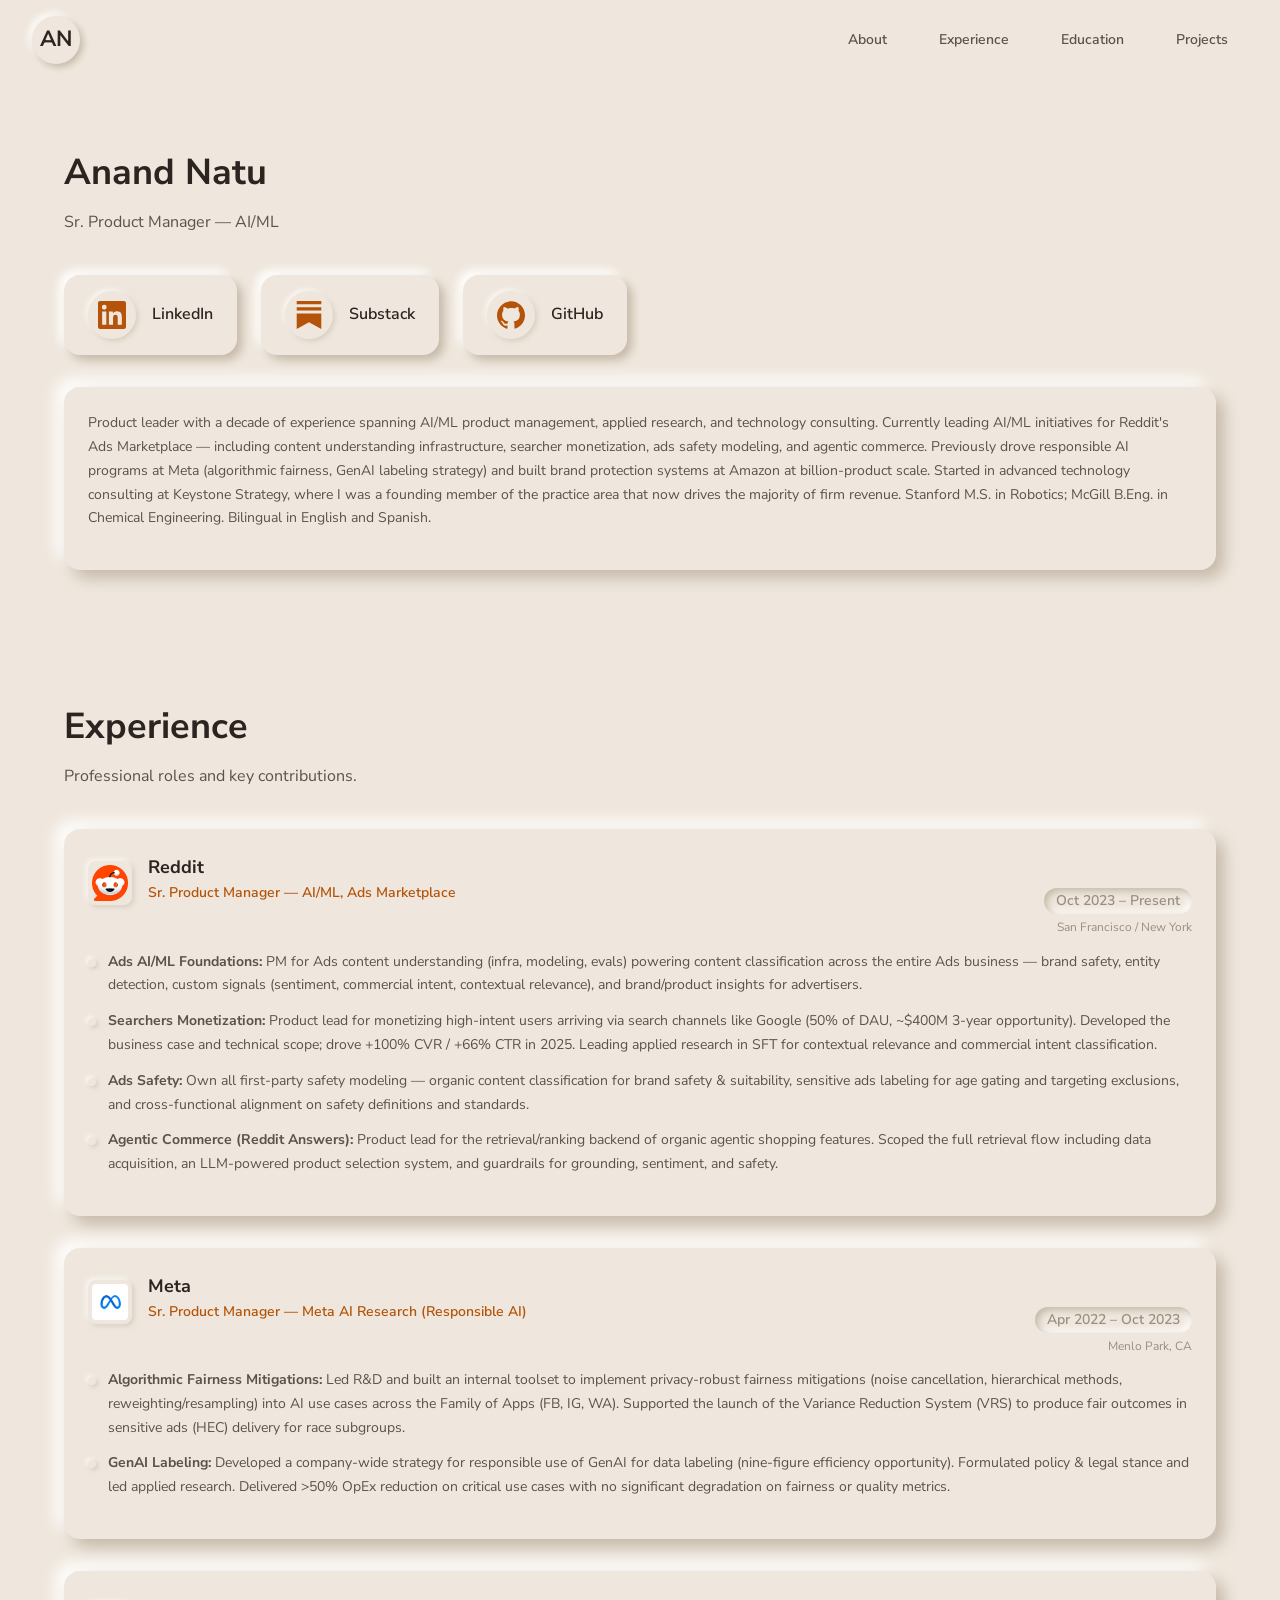
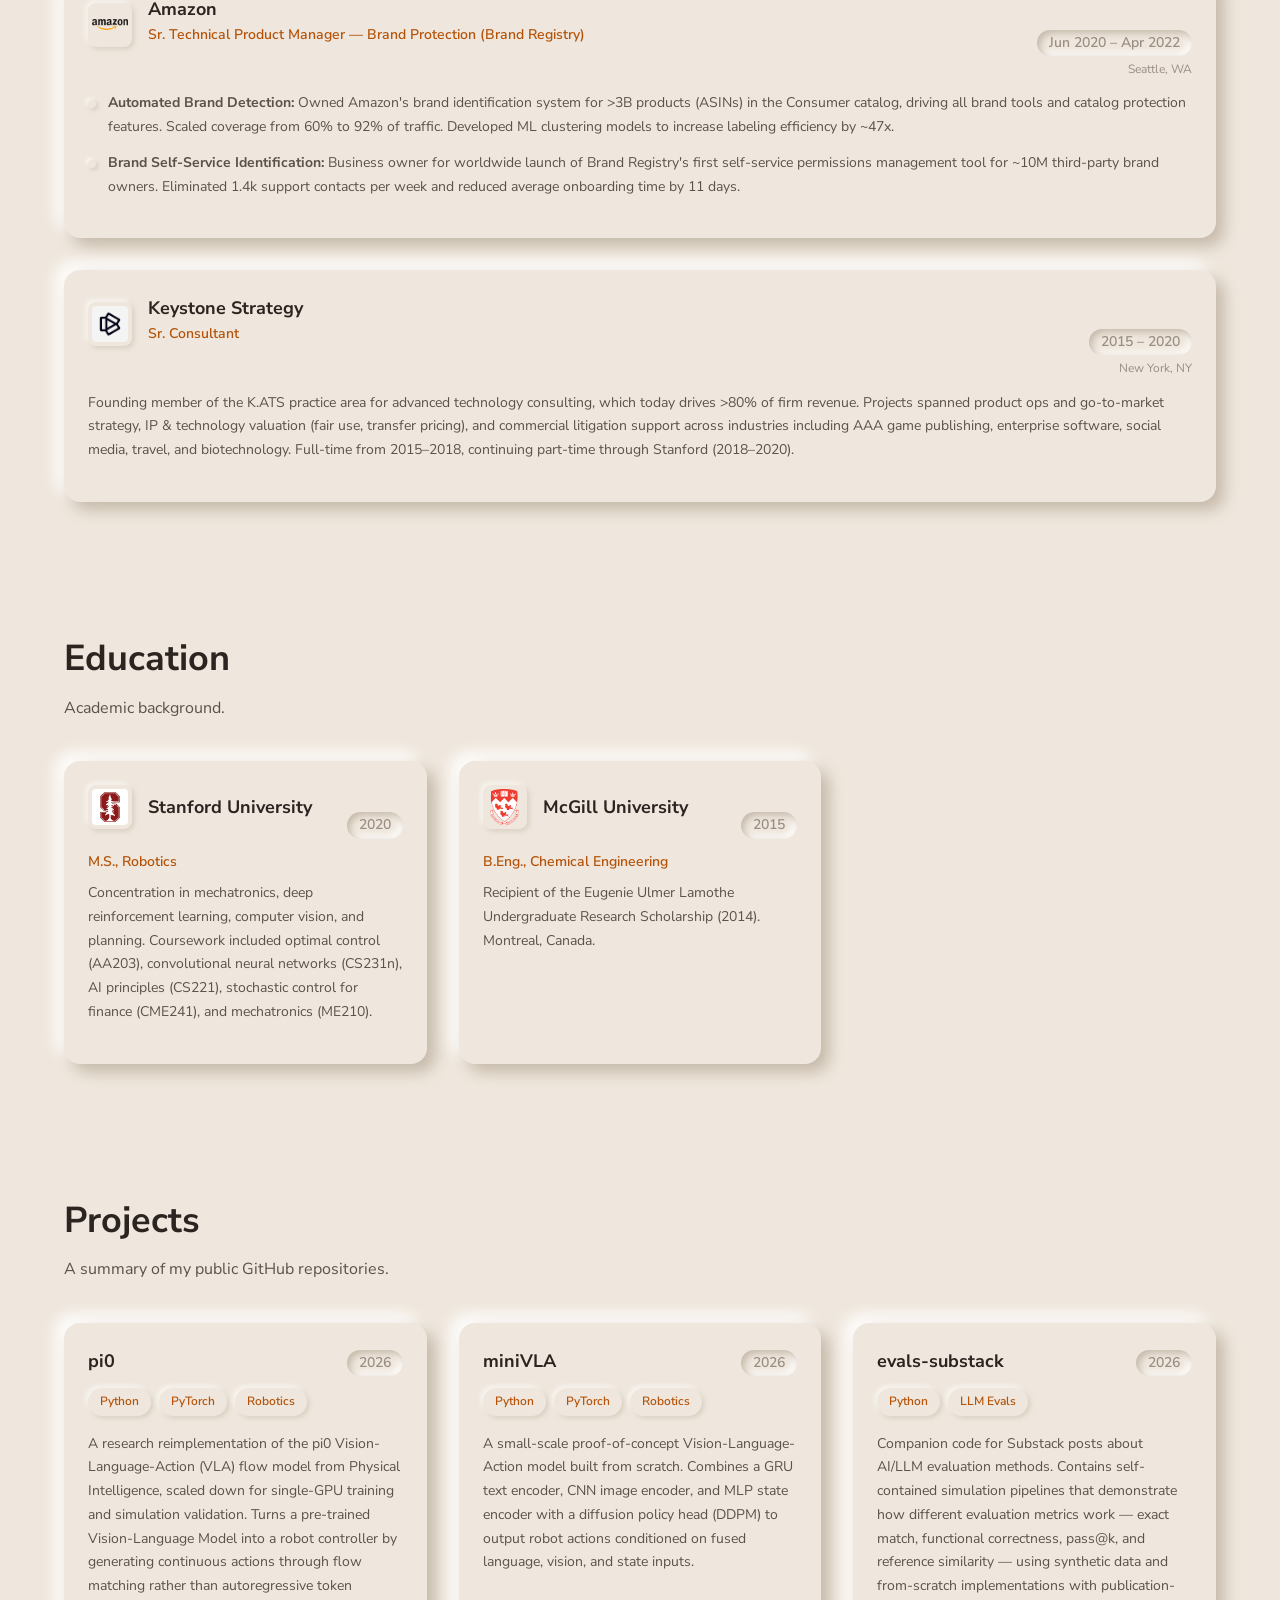
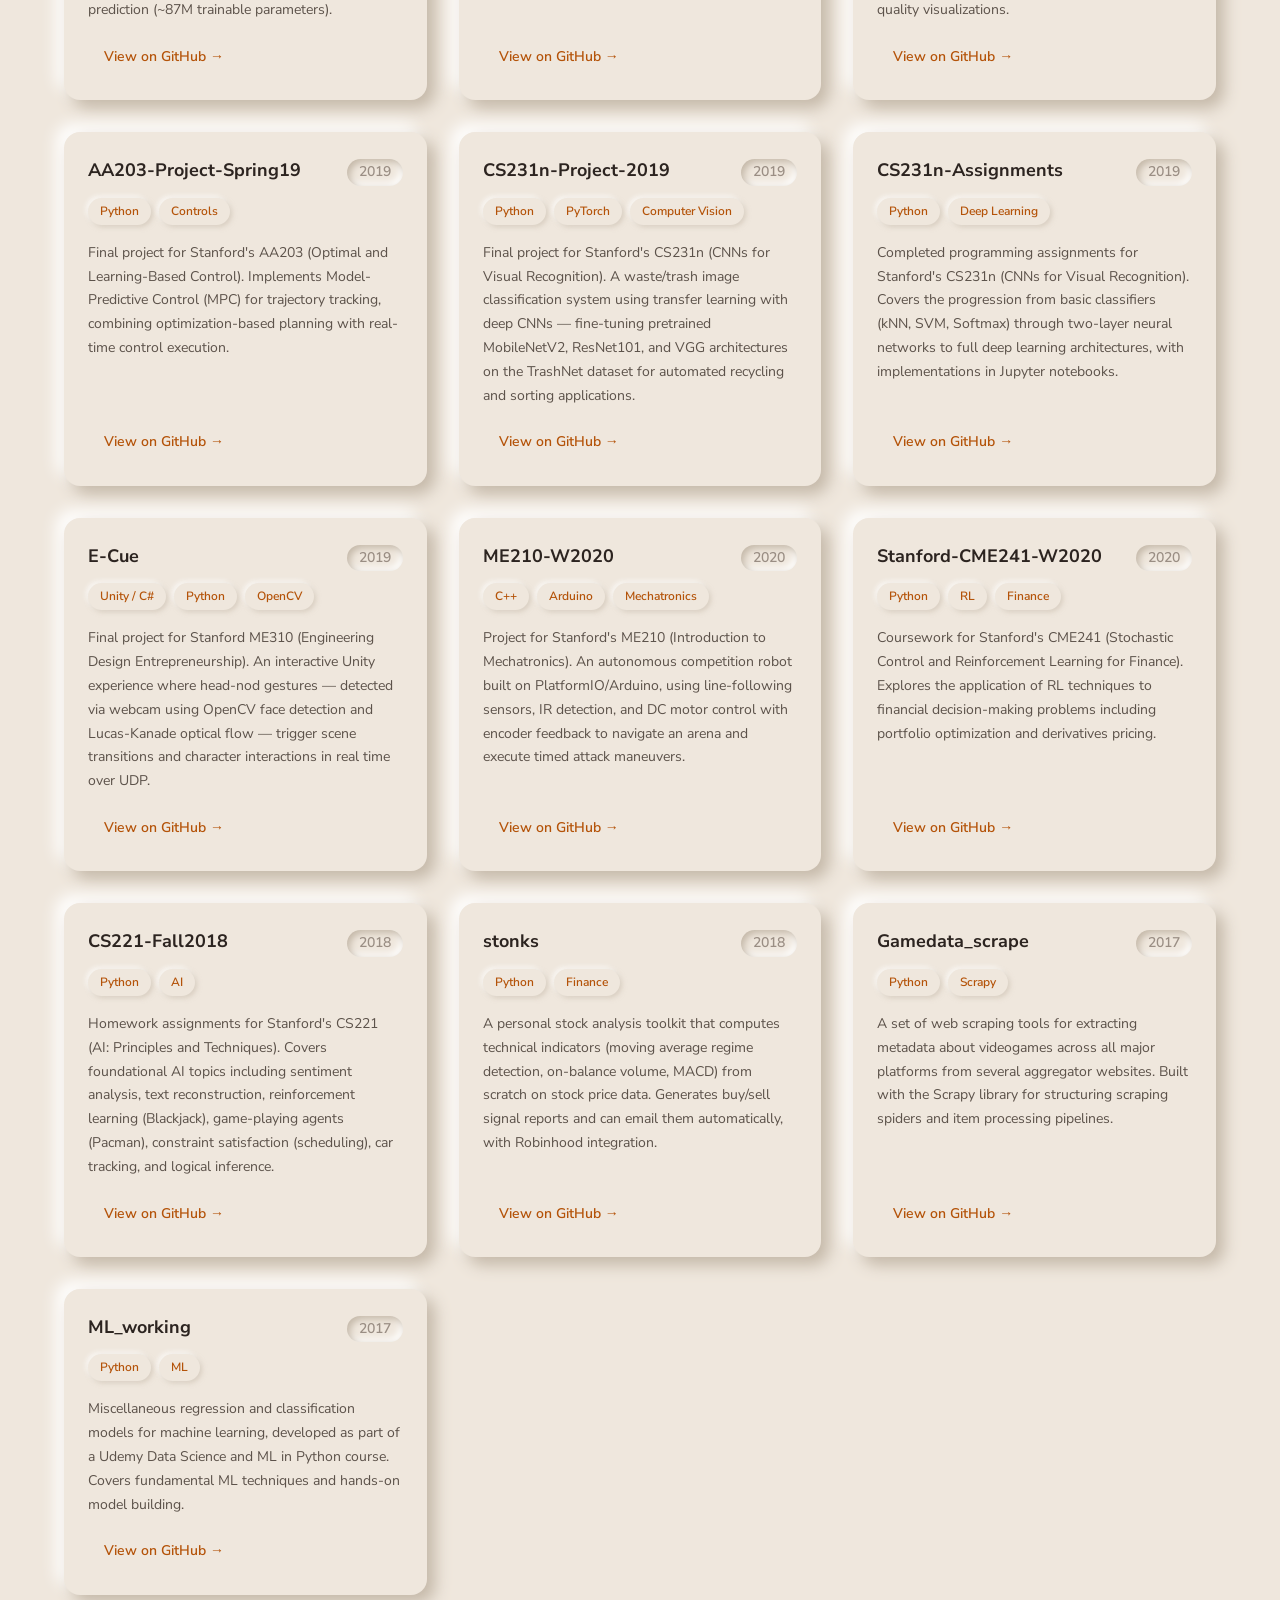
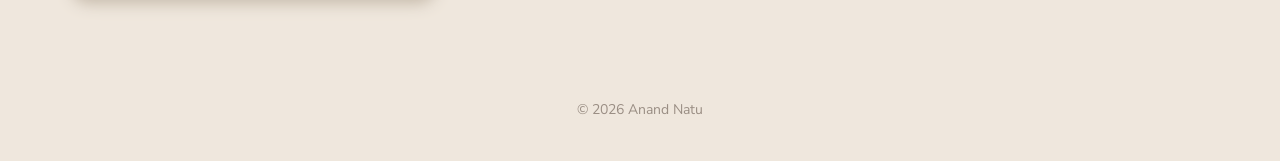
==== index.html @ 9423aed4 "Move socials links inline under name in About section Remove dedicated Socials section and nav link," ====
<!DOCTYPE html>
<html lang="en">
<head>
  <meta charset="UTF-8">
  <meta name="viewport" content="width=device-width, initial-scale=1.0">
  <title>Anand Natu</title>
  <link rel="preconnect" href="https://fonts.googleapis.com">
  <link rel="preconnect" href="https://fonts.gstatic.com" crossorigin>
  <link href="https://fonts.googleapis.com/css2?family=Nunito+Sans:wght@400;600;700&display=swap" rel="stylesheet">
  <link rel="stylesheet" href="styles.css">
</head>
<body>

  <nav class="neu-nav">
    <a href="/" class="neu-nav__logo">AN</a>
    <div class="neu-nav__links">
      <a href="#about" class="neu-nav__link">About</a>
      <a href="#experience" class="neu-nav__link">Experience</a>
      <a href="#education" class="neu-nav__link">Education</a>
      <a href="#projects" class="neu-nav__link">Projects</a>
    </div>
  </nav>

  <main class="container">

    <!-- ============================================================
         About
         ============================================================ -->
    <section id="about" class="section">
      <h1 class="section__title">Anand Natu</h1>
      <p class="section__subtitle">Sr. Product Manager &mdash; AI/ML</p>

      <div class="socials-grid socials-grid--inline">

        <a href="https://www.linkedin.com/in/anand-natu-a5bab688/" target="_blank" rel="noopener" class="social-link">
          <div class="social-link__icon">
            <svg xmlns="http://www.w3.org/2000/svg" viewBox="0 0 24 24" fill="currentColor" width="28" height="28">
              <path d="M20.447 20.452h-3.554v-5.569c0-1.328-.027-3.037-1.852-3.037-1.853 0-2.136 1.445-2.136 2.939v5.667H9.351V9h3.414v1.561h.046c.477-.9 1.637-1.85 3.37-1.85 3.601 0 4.267 2.37 4.267 5.455v6.286zM5.337 7.433a2.062 2.062 0 01-2.063-2.065 2.064 2.064 0 112.063 2.065zm1.782 13.019H3.555V9h3.564v11.452zM22.225 0H1.771C.792 0 0 .774 0 1.729v20.542C0 23.227.792 24 1.771 24h20.451C23.2 24 24 23.227 24 22.271V1.729C24 .774 23.2 0 22.222 0h.003z"/>
            </svg>
          </div>
          <span class="social-link__name">LinkedIn</span>
        </a>

        <a href="https://substack.com/@anatu" target="_blank" rel="noopener" class="social-link">
          <div class="social-link__icon">
            <svg xmlns="http://www.w3.org/2000/svg" viewBox="0 0 24 24" fill="currentColor" width="28" height="28">
              <path d="M22.539 8.242H1.46V5.406h21.08v2.836zM1.46 10.812V24L12 18.11 22.54 24V10.812H1.46zM22.54 0H1.46v2.836h21.08V0z"/>
            </svg>
          </div>
          <span class="social-link__name">Substack</span>
        </a>

        <a href="https://github.com/anatu" target="_blank" rel="noopener" class="social-link">
          <div class="social-link__icon">
            <svg xmlns="http://www.w3.org/2000/svg" viewBox="0 0 24 24" fill="currentColor" width="28" height="28">
              <path d="M12 .297c-6.63 0-12 5.373-12 12 0 5.303 3.438 9.8 8.205 11.385.6.113.82-.258.82-.577 0-.285-.01-1.04-.015-2.04-3.338.724-4.042-1.61-4.042-1.61C4.422 18.07 3.633 17.7 3.633 17.7c-1.087-.744.084-.729.084-.729 1.205.084 1.838 1.236 1.838 1.236 1.07 1.835 2.809 1.305 3.495.998.108-.776.417-1.305.76-1.605-2.665-.3-5.466-1.332-5.466-5.93 0-1.31.465-2.38 1.235-3.22-.135-.303-.54-1.523.105-3.176 0 0 1.005-.322 3.3 1.23.96-.267 1.98-.399 3-.405 1.02.006 2.04.138 3 .405 2.28-1.552 3.285-1.23 3.285-1.23.645 1.653.24 2.873.12 3.176.765.84 1.23 1.91 1.23 3.22 0 4.61-2.805 5.625-5.475 5.92.42.36.81 1.096.81 2.22 0 1.606-.015 2.896-.015 3.286 0 .315.21.69.825.57C20.565 22.092 24 17.592 24 12.297c0-6.627-5.373-12-12-12"/>
            </svg>
          </div>
          <span class="social-link__name">GitHub</span>
        </a>

      </div>

      <div class="neu-card neu-card--wide">
        <p class="neu-card__body">
          Product leader with a decade of experience spanning AI/ML product management, applied research, and technology consulting. Currently leading AI/ML initiatives for Reddit's Ads Marketplace &mdash; including content understanding infrastructure, searcher monetization, ads safety modeling, and agentic commerce. Previously drove responsible AI programs at Meta (algorithmic fairness, GenAI labeling strategy) and built brand protection systems at Amazon at billion-product scale. Started in advanced technology consulting at Keystone Strategy, where I was a founding member of the practice area that now drives the majority of firm revenue. Stanford M.S. in Robotics; McGill B.Eng. in Chemical Engineering. Bilingual in English and Spanish.
        </p>
      </div>
    </section>

    <!-- ============================================================
         Experience
         ============================================================ -->
    <section id="experience" class="section">
      <h1 class="section__title">Experience</h1>
      <p class="section__subtitle">Professional roles and key contributions.</p>

      <div class="experience-list">

        <!-- Reddit -->
        <article class="neu-card neu-card--wide">
          <div class="neu-card__header">
            <div class="neu-card__header-left">
              <img src="assets/logos/reddit.png" alt="Reddit logo" class="neu-card__logo">
              <div>
              <h2 class="neu-card__title">Reddit</h2>
              <p class="neu-card__role">Sr. Product Manager &mdash; AI/ML, Ads Marketplace</p>
              </div>
            </div>
            <div class="neu-card__meta">
              <span class="neu-card__year">Oct 2023 &ndash; Present</span>
              <span class="neu-card__location">San Francisco / New York</span>
            </div>
          </div>
          <div class="neu-card__body">
            <ul class="experience-list__bullets">
              <li><strong>Ads AI/ML Foundations:</strong> PM for Ads content understanding (infra, modeling, evals) powering content classification across the entire Ads business &mdash; brand safety, entity detection, custom signals (sentiment, commercial intent, contextual relevance), and brand/product insights for advertisers.</li>
              <li><strong>Searchers Monetization:</strong> Product lead for monetizing high-intent users arriving via search channels like Google (50% of DAU, ~$400M 3-year opportunity). Developed the business case and technical scope; drove +100% CVR / +66% CTR in 2025. Leading applied research in SFT for contextual relevance and commercial intent classification.</li>
              <li><strong>Ads Safety:</strong> Own all first-party safety modeling &mdash; organic content classification for brand safety &amp; suitability, sensitive ads labeling for age gating and targeting exclusions, and cross-functional alignment on safety definitions and standards.</li>
              <li><strong>Agentic Commerce (Reddit Answers):</strong> Product lead for the retrieval/ranking backend of organic agentic shopping features. Scoped the full retrieval flow including data acquisition, an LLM-powered product selection system, and guardrails for grounding, sentiment, and safety.</li>
            </ul>
          </div>
        </article>

        <!-- Meta -->
        <article class="neu-card neu-card--wide">
          <div class="neu-card__header">
            <div class="neu-card__header-left">
              <img src="assets/logos/meta.png" alt="Meta logo" class="neu-card__logo">
              <div>
              <h2 class="neu-card__title">Meta</h2>
              <p class="neu-card__role">Sr. Product Manager &mdash; Meta AI Research (Responsible AI)</p>
              </div>
            </div>
            <div class="neu-card__meta">
              <span class="neu-card__year">Apr 2022 &ndash; Oct 2023</span>
              <span class="neu-card__location">Menlo Park, CA</span>
            </div>
          </div>
          <div class="neu-card__body">
            <ul class="experience-list__bullets">
              <li><strong>Algorithmic Fairness Mitigations:</strong> Led R&amp;D and built an internal toolset to implement privacy-robust fairness mitigations (noise cancellation, hierarchical methods, reweighting/resampling) into AI use cases across the Family of Apps (FB, IG, WA). Supported the launch of the Variance Reduction System (VRS) to produce fair outcomes in sensitive ads (HEC) delivery for race subgroups.</li>
              <li><strong>GenAI Labeling:</strong> Developed a company-wide strategy for responsible use of GenAI for data labeling (nine-figure efficiency opportunity). Formulated policy &amp; legal stance and led applied research. Delivered &gt;50% OpEx reduction on critical use cases with no significant degradation on fairness or quality metrics.</li>
            </ul>
          </div>
        </article>

        <!-- Amazon -->
        <article class="neu-card neu-card--wide">
          <div class="neu-card__header">
            <div class="neu-card__header-left">
              <img src="assets/logos/amazon.png" alt="Amazon logo" class="neu-card__logo">
              <div>
              <h2 class="neu-card__title">Amazon</h2>
              <p class="neu-card__role">Sr. Technical Product Manager &mdash; Brand Protection (Brand Registry)</p>
              </div>
            </div>
            <div class="neu-card__meta">
              <span class="neu-card__year">Jun 2020 &ndash; Apr 2022</span>
              <span class="neu-card__location">Seattle, WA</span>
            </div>
          </div>
          <div class="neu-card__body">
            <ul class="experience-list__bullets">
              <li><strong>Automated Brand Detection:</strong> Owned Amazon's brand identification system for &gt;3B products (ASINs) in the Consumer catalog, driving all brand tools and catalog protection features. Scaled coverage from 60% to 92% of traffic. Developed ML clustering models to increase labeling efficiency by ~47x.</li>
              <li><strong>Brand Self-Service Identification:</strong> Business owner for worldwide launch of Brand Registry's first self-service permissions management tool for ~10M third-party brand owners. Eliminated 1.4k support contacts per week and reduced average onboarding time by 11 days.</li>
            </ul>
          </div>
        </article>

        <!-- Keystone -->
        <article class="neu-card neu-card--wide">
          <div class="neu-card__header">
            <div class="neu-card__header-left">
              <img src="assets/logos/keystone.png" alt="Keystone Strategy logo" class="neu-card__logo">
              <div>
              <h2 class="neu-card__title">Keystone Strategy</h2>
              <p class="neu-card__role">Sr. Consultant</p>
              </div>
            </div>
            <div class="neu-card__meta">
              <span class="neu-card__year">2015 &ndash; 2020</span>
              <span class="neu-card__location">New York, NY</span>
            </div>
          </div>
          <div class="neu-card__body">
            <p>Founding member of the K.ATS practice area for advanced technology consulting, which today drives &gt;80% of firm revenue. Projects spanned product ops and go-to-market strategy, IP &amp; technology valuation (fair use, transfer pricing), and commercial litigation support across industries including AAA game publishing, enterprise software, social media, travel, and biotechnology. Full-time from 2015&ndash;2018, continuing part-time through Stanford (2018&ndash;2020).</p>
          </div>
        </article>

      </div>
    </section>

    <!-- ============================================================
         Education
         ============================================================ -->
    <section id="education" class="section">
      <h1 class="section__title">Education</h1>
      <p class="section__subtitle">Academic background.</p>

      <div class="education-grid">

        <article class="neu-card">
          <div class="neu-card__header">
            <div class="neu-card__header-left">
              <img src="assets/logos/stanford.png" alt="Stanford University logo" class="neu-card__logo">
              <h2 class="neu-card__title">Stanford University</h2>
            </div>
            <span class="neu-card__year">2020</span>
          </div>
          <p class="neu-card__role">M.S., Robotics</p>
          <p class="neu-card__body">
            Concentration in mechatronics, deep reinforcement learning, computer vision, and planning. Coursework included optimal control (AA203), convolutional neural networks (CS231n), AI principles (CS221), stochastic control for finance (CME241), and mechatronics (ME210).
          </p>
        </article>

        <article class="neu-card">
          <div class="neu-card__header">
            <div class="neu-card__header-left">
              <img src="assets/logos/mcgill.png" alt="McGill University logo" class="neu-card__logo">
              <h2 class="neu-card__title">McGill University</h2>
            </div>
            <span class="neu-card__year">2015</span>
          </div>
          <p class="neu-card__role">B.Eng., Chemical Engineering</p>
          <p class="neu-card__body">
            Recipient of the Eugenie Ulmer Lamothe Undergraduate Research Scholarship (2014). Montreal, Canada.
          </p>
        </article>

      </div>
    </section>

    <!-- ============================================================
         Projects
         ============================================================ -->
    <section id="projects" class="section">
      <h1 class="section__title">Projects</h1>
      <p class="section__subtitle">A summary of my public GitHub repositories.</p>

      <div class="project-grid">

        <!-- pi0 -->
        <article class="neu-card">
          <div class="neu-card__header">
            <h2 class="neu-card__title">pi0</h2>
            <span class="neu-card__year">2026</span>
          </div>
          <div class="neu-card__tags">
            <span class="neu-tag">Python</span>
            <span class="neu-tag">PyTorch</span>
            <span class="neu-tag">Robotics</span>
          </div>
          <p class="neu-card__body">
            A research reimplementation of the pi0 Vision-Language-Action (VLA) flow model from Physical Intelligence, scaled down for single-GPU training and simulation validation. Turns a pre-trained Vision-Language Model into a robot controller by generating continuous actions through flow matching rather than autoregressive token prediction (~87M trainable parameters).
          </p>
          <a href="https://github.com/anatu/pi0" class="neu-card__link" target="_blank" rel="noopener">View on GitHub &rarr;</a>
        </article>

        <!-- miniVLA -->
        <article class="neu-card">
          <div class="neu-card__header">
            <h2 class="neu-card__title">miniVLA</h2>
            <span class="neu-card__year">2026</span>
          </div>
          <div class="neu-card__tags">
            <span class="neu-tag">Python</span>
            <span class="neu-tag">PyTorch</span>
            <span class="neu-tag">Robotics</span>
          </div>
          <p class="neu-card__body">
            A small-scale proof-of-concept Vision-Language-Action model built from scratch. Combines a GRU text encoder, CNN image encoder, and MLP state encoder with a diffusion policy head (DDPM) to output robot actions conditioned on fused language, vision, and state inputs.
          </p>
          <a href="https://github.com/anatu/miniVLA" class="neu-card__link" target="_blank" rel="noopener">View on GitHub &rarr;</a>
        </article>

        <!-- evals-substack -->
        <article class="neu-card">
          <div class="neu-card__header">
            <h2 class="neu-card__title">evals-substack</h2>
            <span class="neu-card__year">2026</span>
          </div>
          <div class="neu-card__tags">
            <span class="neu-tag">Python</span>
            <span class="neu-tag">LLM Evals</span>
          </div>
          <p class="neu-card__body">
            Companion code for Substack posts about AI/LLM evaluation methods. Contains self-contained simulation pipelines that demonstrate how different evaluation metrics work &mdash; exact match, functional correctness, pass@k, and reference similarity &mdash; using synthetic data and from-scratch implementations with publication-quality visualizations.
          </p>
          <a href="https://github.com/anatu/evals-substack" class="neu-card__link" target="_blank" rel="noopener">View on GitHub &rarr;</a>
        </article>

        <!-- AA203 -->
        <article class="neu-card">
          <div class="neu-card__header">
            <h2 class="neu-card__title">AA203-Project-Spring19</h2>
            <span class="neu-card__year">2019</span>
          </div>
          <div class="neu-card__tags">
            <span class="neu-tag">Python</span>
            <span class="neu-tag">Controls</span>
          </div>
          <p class="neu-card__body">
            Final project for Stanford's AA203 (Optimal and Learning-Based Control). Implements Model-Predictive Control (MPC) for trajectory tracking, combining optimization-based planning with real-time control execution.
          </p>
          <a href="https://github.com/anatu/AA203-Project-Spring19" class="neu-card__link" target="_blank" rel="noopener">View on GitHub &rarr;</a>
        </article>

        <!-- CS231n Project -->
        <article class="neu-card">
          <div class="neu-card__header">
            <h2 class="neu-card__title">CS231n-Project-2019</h2>
            <span class="neu-card__year">2019</span>
          </div>
          <div class="neu-card__tags">
            <span class="neu-tag">Python</span>
            <span class="neu-tag">PyTorch</span>
            <span class="neu-tag">Computer Vision</span>
          </div>
          <p class="neu-card__body">
            Final project for Stanford's CS231n (CNNs for Visual Recognition). A waste/trash image classification system using transfer learning with deep CNNs &mdash; fine-tuning pretrained MobileNetV2, ResNet101, and VGG architectures on the TrashNet dataset for automated recycling and sorting applications.
          </p>
          <a href="https://github.com/anatu/CS231n-Project-2019" class="neu-card__link" target="_blank" rel="noopener">View on GitHub &rarr;</a>
        </article>

        <!-- CS231n Assignments -->
        <article class="neu-card">
          <div class="neu-card__header">
            <h2 class="neu-card__title">CS231n-Assignments</h2>
            <span class="neu-card__year">2019</span>
          </div>
          <div class="neu-card__tags">
            <span class="neu-tag">Python</span>
            <span class="neu-tag">Deep Learning</span>
          </div>
          <p class="neu-card__body">
            Completed programming assignments for Stanford's CS231n (CNNs for Visual Recognition). Covers the progression from basic classifiers (kNN, SVM, Softmax) through two-layer neural networks to full deep learning architectures, with implementations in Jupyter notebooks.
          </p>
          <a href="https://github.com/anatu/CS231n-Assignments" class="neu-card__link" target="_blank" rel="noopener">View on GitHub &rarr;</a>
        </article>

        <!-- E-Cue -->
        <article class="neu-card">
          <div class="neu-card__header">
            <h2 class="neu-card__title">E-Cue</h2>
            <span class="neu-card__year">2019</span>
          </div>
          <div class="neu-card__tags">
            <span class="neu-tag">Unity / C#</span>
            <span class="neu-tag">Python</span>
            <span class="neu-tag">OpenCV</span>
          </div>
          <p class="neu-card__body">
            Final project for Stanford ME310 (Engineering Design Entrepreneurship). An interactive Unity experience where head-nod gestures &mdash; detected via webcam using OpenCV face detection and Lucas-Kanade optical flow &mdash; trigger scene transitions and character interactions in real time over UDP.
          </p>
          <a href="https://github.com/anatu/E-Cue" class="neu-card__link" target="_blank" rel="noopener">View on GitHub &rarr;</a>
        </article>

        <!-- ME210 -->
        <article class="neu-card">
          <div class="neu-card__header">
            <h2 class="neu-card__title">ME210-W2020</h2>
            <span class="neu-card__year">2020</span>
          </div>
          <div class="neu-card__tags">
            <span class="neu-tag">C++</span>
            <span class="neu-tag">Arduino</span>
            <span class="neu-tag">Mechatronics</span>
          </div>
          <p class="neu-card__body">
            Project for Stanford's ME210 (Introduction to Mechatronics). An autonomous competition robot built on PlatformIO/Arduino, using line-following sensors, IR detection, and DC motor control with encoder feedback to navigate an arena and execute timed attack maneuvers.
          </p>
          <a href="https://github.com/anatu/ME210-W2020" class="neu-card__link" target="_blank" rel="noopener">View on GitHub &rarr;</a>
        </article>

        <!-- CME241 -->
        <article class="neu-card">
          <div class="neu-card__header">
            <h2 class="neu-card__title">Stanford-CME241-W2020</h2>
            <span class="neu-card__year">2020</span>
          </div>
          <div class="neu-card__tags">
            <span class="neu-tag">Python</span>
            <span class="neu-tag">RL</span>
            <span class="neu-tag">Finance</span>
          </div>
          <p class="neu-card__body">
            Coursework for Stanford's CME241 (Stochastic Control and Reinforcement Learning for Finance). Explores the application of RL techniques to financial decision-making problems including portfolio optimization and derivatives pricing.
          </p>
          <a href="https://github.com/anatu/Stanford-CME241-W2020" class="neu-card__link" target="_blank" rel="noopener">View on GitHub &rarr;</a>
        </article>

        <!-- CS221 -->
        <article class="neu-card">
          <div class="neu-card__header">
            <h2 class="neu-card__title">CS221-Fall2018</h2>
            <span class="neu-card__year">2018</span>
          </div>
          <div class="neu-card__tags">
            <span class="neu-tag">Python</span>
            <span class="neu-tag">AI</span>
          </div>
          <p class="neu-card__body">
            Homework assignments for Stanford's CS221 (AI: Principles and Techniques). Covers foundational AI topics including sentiment analysis, text reconstruction, reinforcement learning (Blackjack), game-playing agents (Pacman), constraint satisfaction (scheduling), car tracking, and logical inference.
          </p>
          <a href="https://github.com/anatu/CS221-Fall2018" class="neu-card__link" target="_blank" rel="noopener">View on GitHub &rarr;</a>
        </article>

        <!-- stonks -->
        <article class="neu-card">
          <div class="neu-card__header">
            <h2 class="neu-card__title">stonks</h2>
            <span class="neu-card__year">2018</span>
          </div>
          <div class="neu-card__tags">
            <span class="neu-tag">Python</span>
            <span class="neu-tag">Finance</span>
          </div>
          <p class="neu-card__body">
            A personal stock analysis toolkit that computes technical indicators (moving average regime detection, on-balance volume, MACD) from scratch on stock price data. Generates buy/sell signal reports and can email them automatically, with Robinhood integration.
          </p>
          <a href="https://github.com/anatu/stonks" class="neu-card__link" target="_blank" rel="noopener">View on GitHub &rarr;</a>
        </article>

        <!-- Gamedata_scrape -->
        <article class="neu-card">
          <div class="neu-card__header">
            <h2 class="neu-card__title">Gamedata_scrape</h2>
            <span class="neu-card__year">2017</span>
          </div>
          <div class="neu-card__tags">
            <span class="neu-tag">Python</span>
            <span class="neu-tag">Scrapy</span>
          </div>
          <p class="neu-card__body">
            A set of web scraping tools for extracting metadata about videogames across all major platforms from several aggregator websites. Built with the Scrapy library for structuring scraping spiders and item processing pipelines.
          </p>
          <a href="https://github.com/anatu/Gamedata_scrape" class="neu-card__link" target="_blank" rel="noopener">View on GitHub &rarr;</a>
        </article>

        <!-- ML_working -->
        <article class="neu-card">
          <div class="neu-card__header">
            <h2 class="neu-card__title">ML_working</h2>
            <span class="neu-card__year">2017</span>
          </div>
          <div class="neu-card__tags">
            <span class="neu-tag">Python</span>
            <span class="neu-tag">ML</span>
          </div>
          <p class="neu-card__body">
            Miscellaneous regression and classification models for machine learning, developed as part of a Udemy Data Science and ML in Python course. Covers fundamental ML techniques and hands-on model building.
          </p>
          <a href="https://github.com/anatu/ML_working" class="neu-card__link" target="_blank" rel="noopener">View on GitHub &rarr;</a>
        </article>

      </div>
    </section>

  </main>

  <footer class="neu-footer">
    <p>&copy; 2026 Anand Natu</p>
  </footer>

</body>
</html>
---- styles.css ----
/* ==========================================================================
   Neumorphism Design System
   Based on STYLE-GUIDE.md
   ========================================================================== */

:root {
  /* Colors */
  --color-bg: #efe7dd;
  --color-shadow-dark: #c4b8a8;
  --color-shadow-light: #ffffff;
  --color-shadow-dark-soft: rgba(196, 184, 168, 0.55);
  --color-shadow-light-soft: rgba(255, 255, 255, 0.75);
  --color-text-primary: #2c2420;
  --color-text-secondary: #5c524a;
  --color-text-muted: #9a8e84;
  --color-accent: #b45309;
  --color-accent-hover: #92400e;
  --color-success: #3d8b5e;
  --color-warning: #d97706;
  --color-danger: #c0392b;

  /* Radii */
  --radius-sm: 8px;
  --radius-md: 12px;
  --radius-lg: 16px;
  --radius-xl: 24px;
  --radius-pill: 50px;
  --radius-circle: 50%;

  /* Typography */
  --font-primary: 'Nunito Sans', 'Inter', -apple-system, BlinkMacSystemFont, 'Segoe UI', sans-serif;
  --font-mono: 'JetBrains Mono', 'Fira Code', 'SF Mono', monospace;
  --text-display: 48px;
  --text-h1: 36px;
  --text-h2: 28px;
  --text-h3: 22px;
  --text-h4: 18px;
  --text-body: 16px;
  --text-sm: 14px;
  --text-xs: 12px;

  /* Spacing */
  --space-1: 4px;
  --space-2: 8px;
  --space-3: 12px;
  --space-4: 16px;
  --space-5: 20px;
  --space-6: 24px;
  --space-8: 32px;
  --space-10: 40px;
  --space-12: 48px;
  --space-16: 64px;
  --space-20: 80px;

  /* Shadows */
  --shadow-raised-sm: 3px 3px 7px var(--color-shadow-dark), -3px -3px 7px var(--color-shadow-light);
  --shadow-raised-md: 5px 5px 10px var(--color-shadow-dark), -5px -5px 10px var(--color-shadow-light);
  --shadow-raised-lg: 8px 8px 16px var(--color-shadow-dark), -8px -8px 16px var(--color-shadow-light);
  --shadow-raised-xl: 12px 12px 24px var(--color-shadow-dark), -12px -12px 24px var(--color-shadow-light);
  --shadow-inset-sm: inset 3px 3px 7px var(--color-shadow-dark), inset -3px -3px 7px var(--color-shadow-light);
  --shadow-inset-md: inset 5px 5px 10px var(--color-shadow-dark), inset -5px -5px 10px var(--color-shadow-light);

  /* Transitions */
  --transition-shadow: box-shadow 0.25s ease;
  --transition-all: all 0.25s ease;
}

/* Dark mode */
@media (prefers-color-scheme: dark) {
  :root {
    --color-bg: #302a24;
    --color-shadow-dark: #1c1814;
    --color-shadow-light: #443d35;
    --color-shadow-dark-soft: rgba(28, 24, 20, 0.6);
    --color-shadow-light-soft: rgba(68, 61, 53, 0.5);
    --color-text-primary: #ede4d8;
    --color-text-secondary: #c4b8a8;
    --color-text-muted: #7a6e62;
    --color-accent: #e8943a;
    --color-accent-hover: #f0b060;
  }
}

/* Reduced motion */
@media (prefers-reduced-motion: reduce) {
  * {
    transition-duration: 0.01ms !important;
  }
}

/* ==========================================================================
   Reset & Base
   ========================================================================== */

*,
*::before,
*::after {
  margin: 0;
  padding: 0;
  box-sizing: border-box;
}

html {
  scroll-behavior: smooth;
}

body {
  font-family: var(--font-primary);
  font-size: var(--text-body);
  line-height: 1.6;
  color: var(--color-text-primary);
  background: var(--color-bg);
  -webkit-font-smoothing: antialiased;
  -moz-osx-font-smoothing: grayscale;
}

/* ==========================================================================
   Layout
   ========================================================================== */

.container {
  max-width: 1200px;
  margin: 0 auto;
  padding: 0 var(--space-6);
}

.section {
  padding: var(--space-16) 0;
}

.section__title {
  font-size: var(--text-h1);
  font-weight: 700;
  margin-bottom: var(--space-2);
}

.section__subtitle {
  font-size: var(--text-body);
  color: var(--color-text-secondary);
  margin-bottom: var(--space-10);
}

/* ==========================================================================
   Navigation
   ========================================================================== */

.neu-nav {
  display: flex;
  align-items: center;
  justify-content: space-between;
  padding: var(--space-4) var(--space-8);
  background: var(--color-bg);
  position: sticky;
  top: 0;
  z-index: 100;
}

.neu-nav__logo {
  font-size: var(--text-h3);
  font-weight: 700;
  color: var(--color-text-primary);
  text-decoration: none;
  width: 48px;
  height: 48px;
  display: flex;
  align-items: center;
  justify-content: center;
  border-radius: var(--radius-circle);
  background: var(--color-bg);
  box-shadow: var(--shadow-raised-sm);
  transition: var(--transition-shadow);
}

.neu-nav__logo:hover {
  box-shadow: 2px 2px 4px var(--color-shadow-dark),
             -2px -2px 4px var(--color-shadow-light);
}

.neu-nav__links {
  display: flex;
  gap: var(--space-3);
}

.neu-nav__link {
  padding: 8px 20px;
  border-radius: var(--radius-md);
  color: var(--color-text-secondary);
  font-weight: 600;
  font-size: var(--text-sm);
  text-decoration: none;
  transition: var(--transition-all);
}

.neu-nav__link:hover {
  color: var(--color-text-primary);
  box-shadow: var(--shadow-raised-sm);
}

.neu-nav__link--active {
  color: var(--color-accent);
  box-shadow: var(--shadow-inset-sm);
}

/* ==========================================================================
   Project Grid
   ========================================================================== */

.project-grid {
  display: grid;
  grid-template-columns: repeat(auto-fill, minmax(340px, 1fr));
  gap: var(--space-8);
}

/* ==========================================================================
   Card
   ========================================================================== */

.neu-card {
  padding: var(--space-6);
  border-radius: var(--radius-lg);
  background: var(--color-bg);
  box-shadow: var(--shadow-raised-lg);
  display: flex;
  flex-direction: column;
  transition: var(--transition-shadow);
}

.neu-card:hover {
  box-shadow: var(--shadow-raised-md);
}

.neu-card__header {
  display: flex;
  align-items: baseline;
  justify-content: space-between;
  margin-bottom: var(--space-3);
}

.neu-card__title {
  font-size: var(--text-h4);
  font-weight: 700;
  color: var(--color-text-primary);
}

.neu-card__year {
  font-size: var(--text-sm);
  font-weight: 600;
  color: var(--color-text-muted);
  background: var(--color-bg);
  padding: 2px 12px;
  border-radius: var(--radius-pill);
  box-shadow: var(--shadow-inset-sm);
  white-space: nowrap;
}

.neu-card__tags {
  display: flex;
  flex-wrap: wrap;
  gap: var(--space-2);
  margin-bottom: var(--space-4);
}

.neu-tag {
  font-size: var(--text-xs);
  font-weight: 600;
  color: var(--color-accent);
  padding: 4px 12px;
  border-radius: var(--radius-pill);
  background: var(--color-bg);
  box-shadow: 2px 2px 5px var(--color-shadow-dark-soft),
             -2px -2px 5px var(--color-shadow-light-soft);
}

.neu-card__body {
  font-size: var(--text-sm);
  color: var(--color-text-secondary);
  line-height: 1.7;
  flex: 1;
  margin-bottom: var(--space-4);
}

.neu-card__link {
  font-size: var(--text-sm);
  font-weight: 600;
  color: var(--color-accent);
  text-decoration: none;
  align-self: flex-start;
  padding: 8px 16px;
  border-radius: var(--radius-md);
  transition: var(--transition-all);
}

.neu-card__link:hover {
  color: var(--color-accent-hover);
  box-shadow: var(--shadow-raised-sm);
}

.neu-card__link:active {
  box-shadow: var(--shadow-inset-sm);
}

/* ==========================================================================
   Wide Card (Experience / About)
   ========================================================================== */

.neu-card--wide {
  max-width: 100%;
}

.neu-card__header-left {
  display: flex;
  align-items: center;
  gap: var(--space-4);
  min-width: 0;
}

.neu-card__logo {
  width: 44px;
  height: 44px;
  object-fit: contain;
  border-radius: var(--radius-sm);
  background: var(--color-bg);
  padding: 4px;
  box-shadow: 2px 2px 5px var(--color-shadow-dark-soft),
             -2px -2px 5px var(--color-shadow-light-soft);
  flex-shrink: 0;
}

.neu-card__role {
  font-size: var(--text-sm);
  font-weight: 600;
  color: var(--color-accent);
  margin-bottom: var(--space-2);
}

.neu-card__meta {
  display: flex;
  flex-direction: column;
  align-items: flex-end;
  gap: var(--space-1);
  flex-shrink: 0;
}

.neu-card__location {
  font-size: var(--text-xs);
  color: var(--color-text-muted);
  white-space: nowrap;
}

/* ==========================================================================
   Experience List
   ========================================================================== */

.experience-list {
  display: flex;
  flex-direction: column;
  gap: var(--space-8);
}

.experience-list__bullets {
  list-style: none;
  padding: 0;
  display: flex;
  flex-direction: column;
  gap: var(--space-3);
}

.experience-list__bullets li {
  position: relative;
  padding-left: var(--space-5);
  font-size: var(--text-sm);
  color: var(--color-text-secondary);
  line-height: 1.7;
}

.experience-list__bullets li::before {
  content: '';
  position: absolute;
  left: 0;
  top: 9px;
  width: 8px;
  height: 8px;
  border-radius: var(--radius-circle);
  background: var(--color-bg);
  box-shadow: 2px 2px 4px var(--color-shadow-dark-soft),
             -2px -2px 4px var(--color-shadow-light-soft);
}

/* ==========================================================================
   Education Grid
   ========================================================================== */

.education-grid {
  display: grid;
  grid-template-columns: repeat(auto-fill, minmax(340px, 1fr));
  gap: var(--space-8);
}

/* ==========================================================================
   Socials
   ========================================================================== */

.socials-grid {
  display: flex;
  flex-wrap: wrap;
  gap: var(--space-6);
}

.socials-grid--inline {
  margin-bottom: var(--space-8);
}

.social-link {
  display: flex;
  align-items: center;
  gap: var(--space-4);
  padding: var(--space-4) var(--space-6);
  border-radius: var(--radius-lg);
  background: var(--color-bg);
  box-shadow: var(--shadow-raised-md);
  text-decoration: none;
  color: var(--color-text-primary);
  transition: var(--transition-shadow);
}

.social-link:hover {
  box-shadow: var(--shadow-raised-sm);
}

.social-link:active {
  box-shadow: var(--shadow-inset-sm);
}

.social-link__icon {
  width: 48px;
  height: 48px;
  border-radius: var(--radius-circle);
  background: var(--color-bg);
  box-shadow: 2px 2px 5px var(--color-shadow-dark-soft),
             -2px -2px 5px var(--color-shadow-light-soft);
  display: flex;
  align-items: center;
  justify-content: center;
  color: var(--color-accent);
  flex-shrink: 0;
}

.social-link__name {
  font-size: var(--text-body);
  font-weight: 600;
}

/* ==========================================================================
   Footer
   ========================================================================== */

.neu-footer {
  text-align: center;
  padding: var(--space-10) var(--space-6);
  color: var(--color-text-muted);
  font-size: var(--text-sm);
}

/* ==========================================================================
   Responsive
   ========================================================================== */

@media (max-width: 768px) {
  .neu-nav {
    padding: var(--space-3) var(--space-4);
  }

  .neu-nav__links {
    gap: var(--space-1);
  }

  .neu-nav__link {
    padding: 6px 10px;
    font-size: var(--text-xs);
  }

  .section__title {
    font-size: var(--text-h2);
  }

  .project-grid,
  .education-grid {
    grid-template-columns: 1fr;
    gap: var(--space-6);
  }

  .container {
    padding: 0 var(--space-4);
  }

  .neu-card__header {
    flex-direction: column;
    gap: var(--space-2);
  }

  .neu-card__meta {
    align-items: flex-start;
  }
}
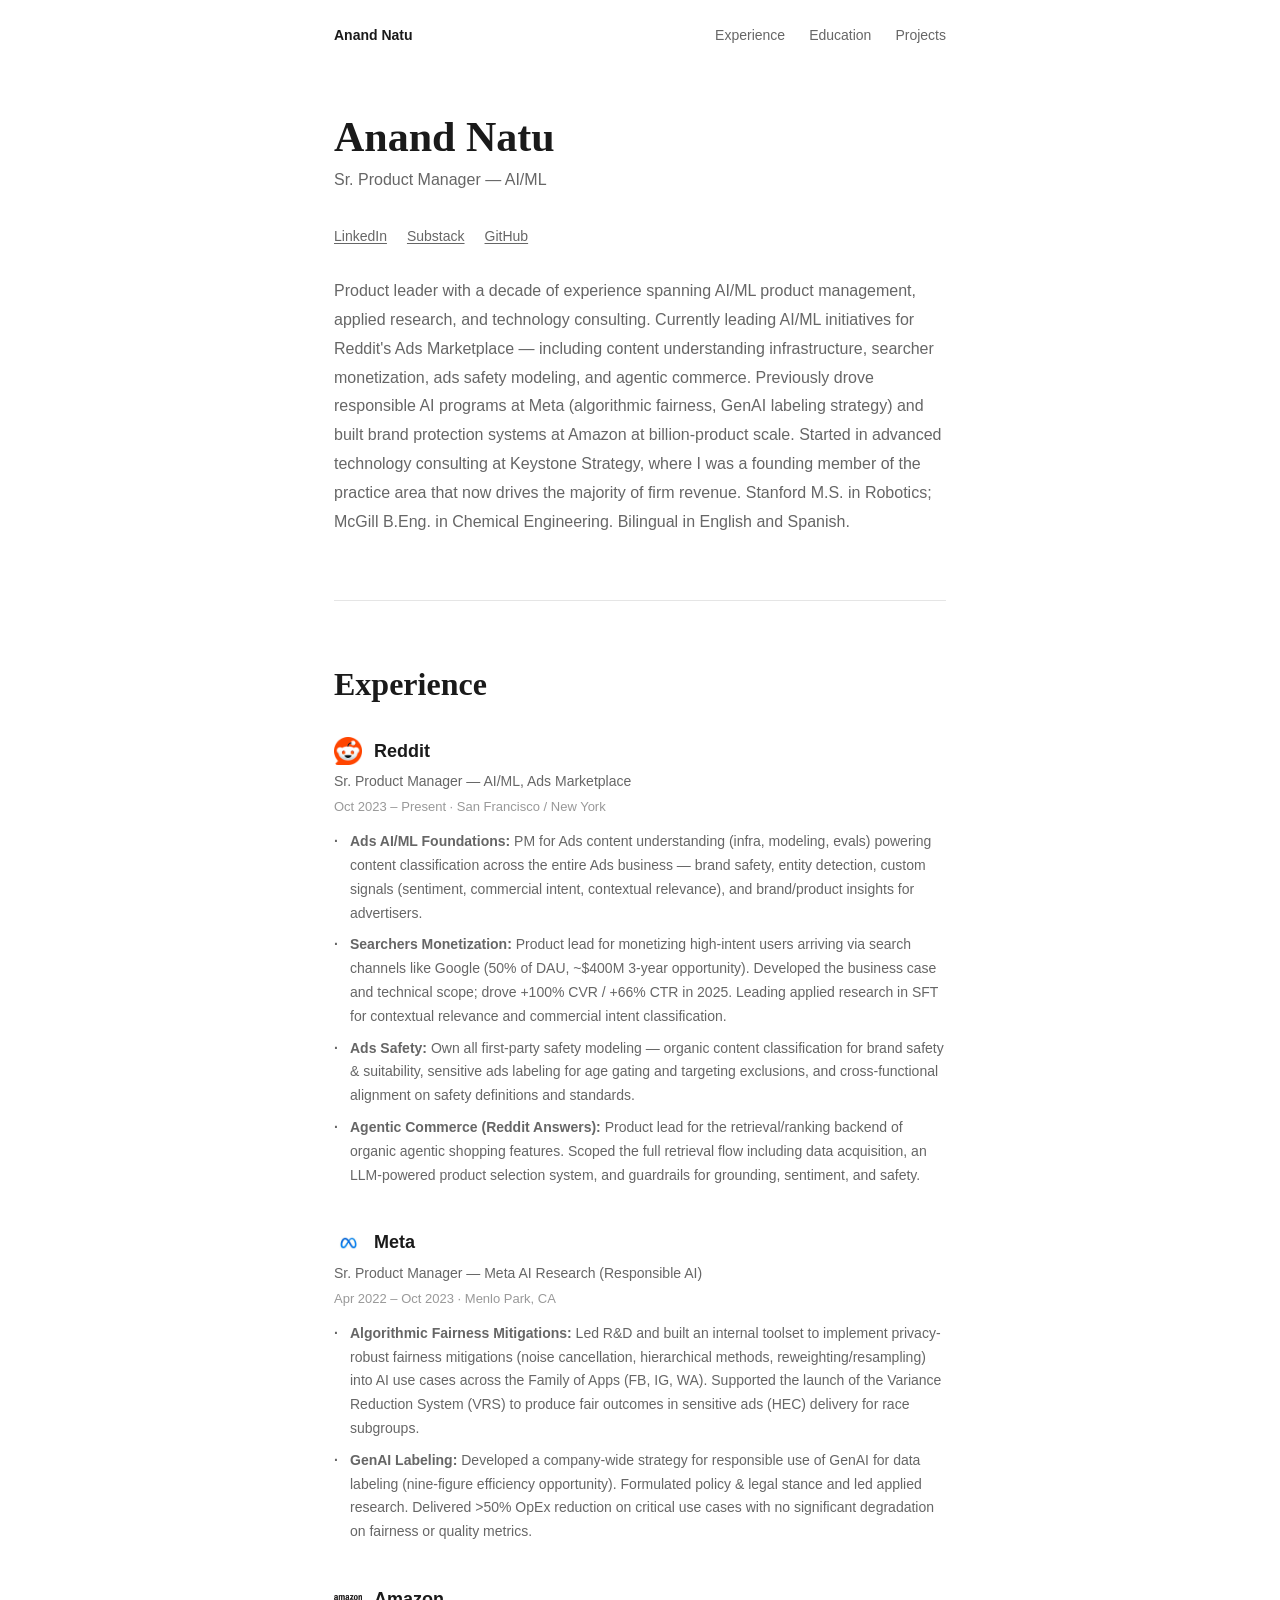
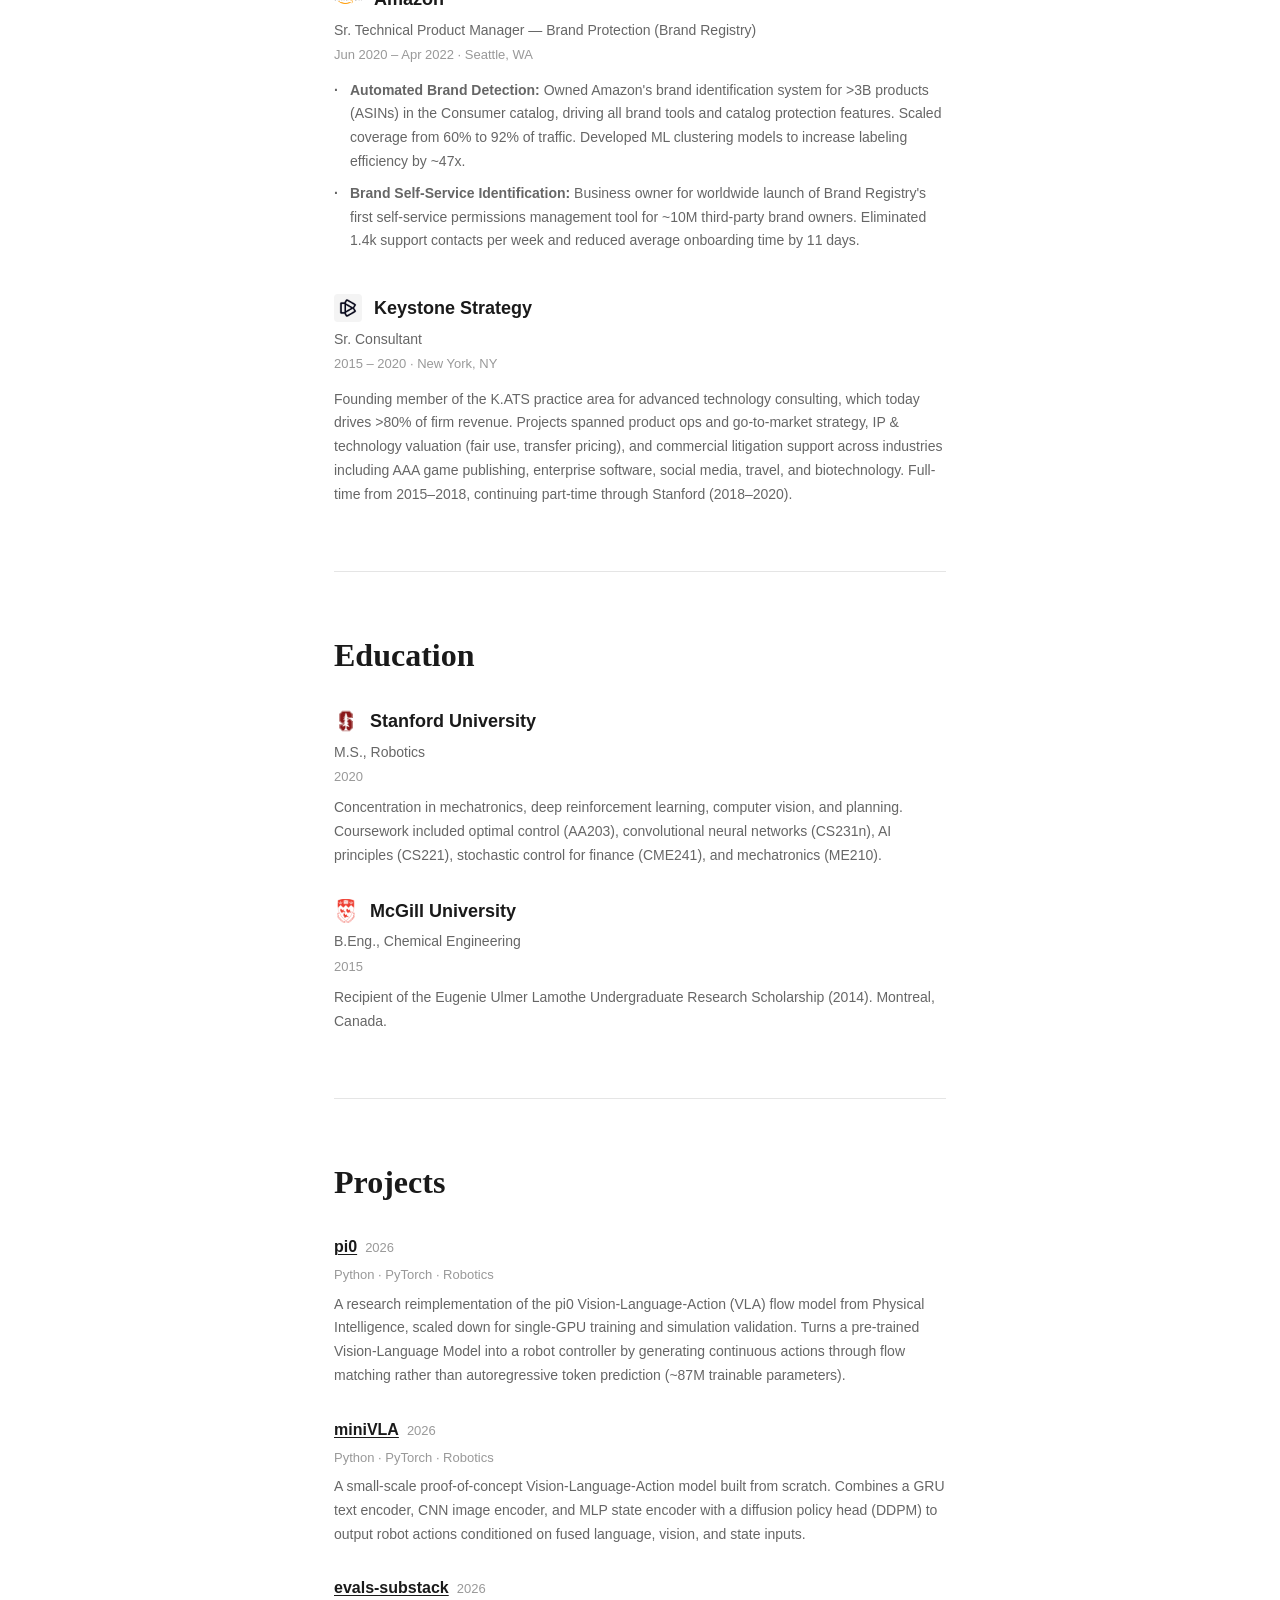
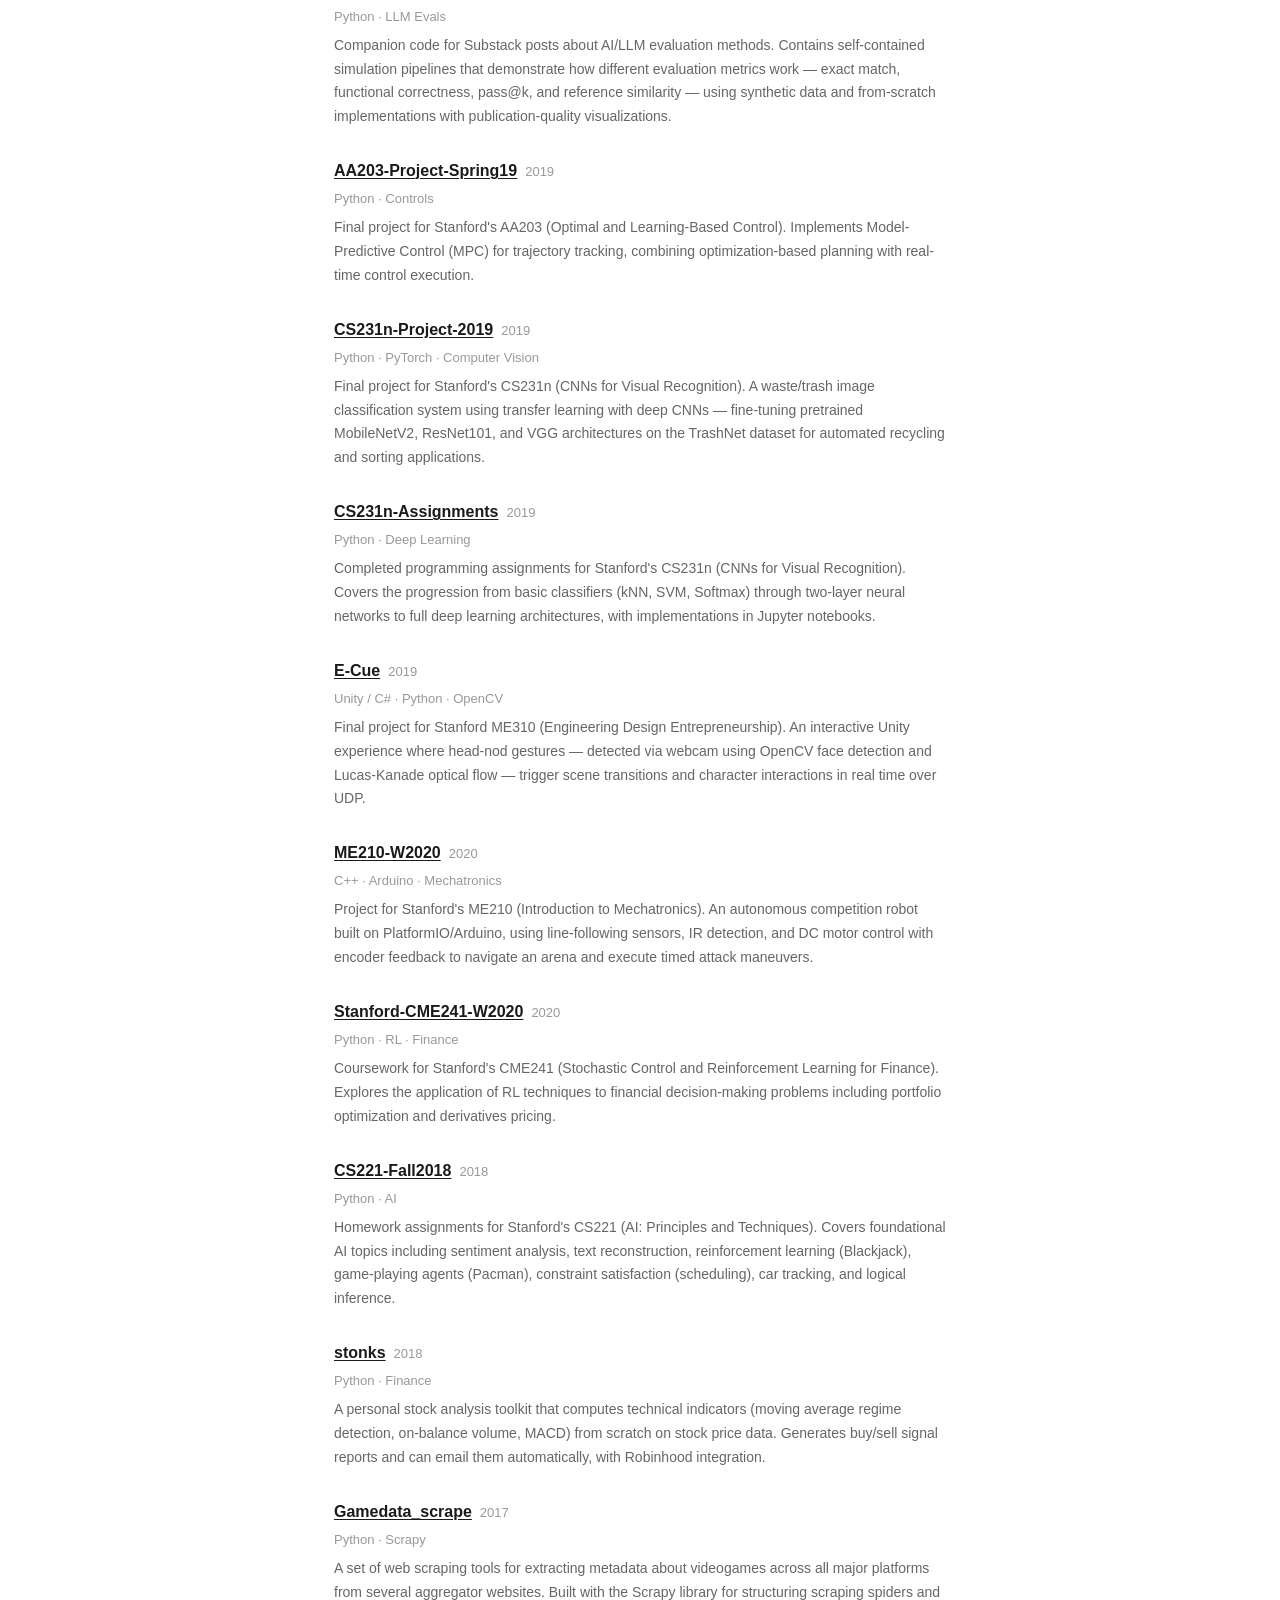
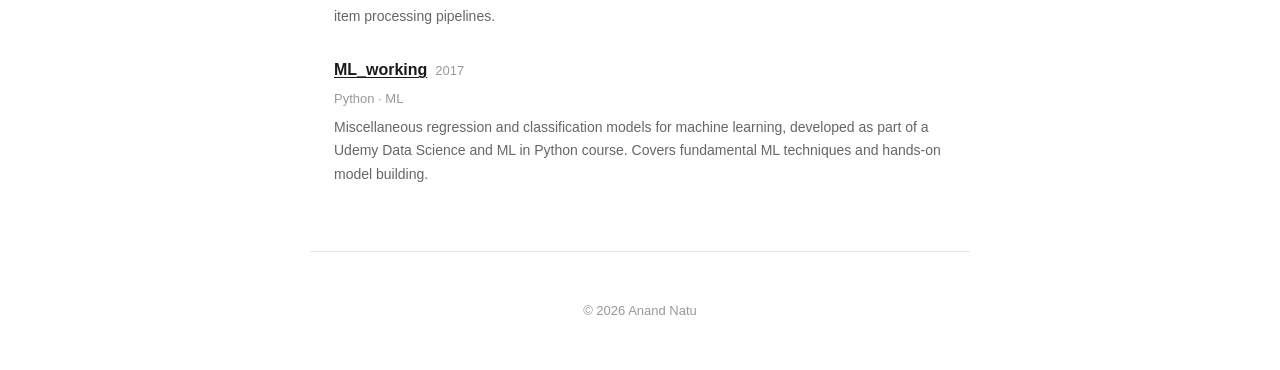
==== commit 203519e4: "Redesign site from neumorphic to ultra-minimal style Replace the neumorphic design system (shadows, " ====
--- a/index.html
+++ b/index.html
@@ -4,442 +4,276 @@
   <meta charset="UTF-8">
   <meta name="viewport" content="width=device-width, initial-scale=1.0">
   <title>Anand Natu</title>
-  <link rel="preconnect" href="https://fonts.googleapis.com">
-  <link rel="preconnect" href="https://fonts.gstatic.com" crossorigin>
-  <link href="https://fonts.googleapis.com/css2?family=Nunito+Sans:wght@400;600;700&display=swap" rel="stylesheet">
   <link rel="stylesheet" href="styles.css">
 </head>
 <body>
 
-  <nav class="neu-nav">
-    <a href="/" class="neu-nav__logo">AN</a>
-    <div class="neu-nav__links">
-      <a href="#about" class="neu-nav__link">About</a>
-      <a href="#experience" class="neu-nav__link">Experience</a>
-      <a href="#education" class="neu-nav__link">Education</a>
-      <a href="#projects" class="neu-nav__link">Projects</a>
+  <nav class="nav">
+    <a href="/" class="nav__home">Anand Natu</a>
+    <div class="nav__links">
+      <a href="#experience">Experience</a>
+      <a href="#education">Education</a>
+      <a href="#projects">Projects</a>
     </div>
   </nav>
 
   <main class="container">
 
-    <!-- ============================================================
-         About
-         ============================================================ -->
+    <!-- About -->
     <section id="about" class="section">
-      <h1 class="section__title">Anand Natu</h1>
+      <h1 class="section__title section__title--hero">Anand Natu</h1>
       <p class="section__subtitle">Sr. Product Manager &mdash; AI/ML</p>
 
-      <div class="socials-grid socials-grid--inline">
-
-        <a href="https://www.linkedin.com/in/anand-natu-a5bab688/" target="_blank" rel="noopener" class="social-link">
-          <div class="social-link__icon">
-            <svg xmlns="http://www.w3.org/2000/svg" viewBox="0 0 24 24" fill="currentColor" width="28" height="28">
-              <path d="M20.447 20.452h-3.554v-5.569c0-1.328-.027-3.037-1.852-3.037-1.853 0-2.136 1.445-2.136 2.939v5.667H9.351V9h3.414v1.561h.046c.477-.9 1.637-1.85 3.37-1.85 3.601 0 4.267 2.37 4.267 5.455v6.286zM5.337 7.433a2.062 2.062 0 01-2.063-2.065 2.064 2.064 0 112.063 2.065zm1.782 13.019H3.555V9h3.564v11.452zM22.225 0H1.771C.792 0 0 .774 0 1.729v20.542C0 23.227.792 24 1.771 24h20.451C23.2 24 24 23.227 24 22.271V1.729C24 .774 23.2 0 22.222 0h.003z"/>
-            </svg>
-          </div>
-          <span class="social-link__name">LinkedIn</span>
-        </a>
-
-        <a href="https://substack.com/@anatu" target="_blank" rel="noopener" class="social-link">
-          <div class="social-link__icon">
-            <svg xmlns="http://www.w3.org/2000/svg" viewBox="0 0 24 24" fill="currentColor" width="28" height="28">
-              <path d="M22.539 8.242H1.46V5.406h21.08v2.836zM1.46 10.812V24L12 18.11 22.54 24V10.812H1.46zM22.54 0H1.46v2.836h21.08V0z"/>
-            </svg>
-          </div>
-          <span class="social-link__name">Substack</span>
-        </a>
-
-        <a href="https://github.com/anatu" target="_blank" rel="noopener" class="social-link">
-          <div class="social-link__icon">
-            <svg xmlns="http://www.w3.org/2000/svg" viewBox="0 0 24 24" fill="currentColor" width="28" height="28">
-              <path d="M12 .297c-6.63 0-12 5.373-12 12 0 5.303 3.438 9.8 8.205 11.385.6.113.82-.258.82-.577 0-.285-.01-1.04-.015-2.04-3.338.724-4.042-1.61-4.042-1.61C4.422 18.07 3.633 17.7 3.633 17.7c-1.087-.744.084-.729.084-.729 1.205.084 1.838 1.236 1.838 1.236 1.07 1.835 2.809 1.305 3.495.998.108-.776.417-1.305.76-1.605-2.665-.3-5.466-1.332-5.466-5.93 0-1.31.465-2.38 1.235-3.22-.135-.303-.54-1.523.105-3.176 0 0 1.005-.322 3.3 1.23.96-.267 1.98-.399 3-.405 1.02.006 2.04.138 3 .405 2.28-1.552 3.285-1.23 3.285-1.23.645 1.653.24 2.873.12 3.176.765.84 1.23 1.91 1.23 3.22 0 4.61-2.805 5.625-5.475 5.92.42.36.81 1.096.81 2.22 0 1.606-.015 2.896-.015 3.286 0 .315.21.69.825.57C20.565 22.092 24 17.592 24 12.297c0-6.627-5.373-12-12-12"/>
-            </svg>
-          </div>
-          <span class="social-link__name">GitHub</span>
-        </a>
-
+      <div class="socials">
+        <a href="https://www.linkedin.com/in/anand-natu-a5bab688/" target="_blank" rel="noopener">LinkedIn</a>
+        <a href="https://substack.com/@anatu" target="_blank" rel="noopener">Substack</a>
+        <a href="https://github.com/anatu" target="_blank" rel="noopener">GitHub</a>
       </div>
 
-      <div class="neu-card neu-card--wide">
-        <p class="neu-card__body">
-          Product leader with a decade of experience spanning AI/ML product management, applied research, and technology consulting. Currently leading AI/ML initiatives for Reddit's Ads Marketplace &mdash; including content understanding infrastructure, searcher monetization, ads safety modeling, and agentic commerce. Previously drove responsible AI programs at Meta (algorithmic fairness, GenAI labeling strategy) and built brand protection systems at Amazon at billion-product scale. Started in advanced technology consulting at Keystone Strategy, where I was a founding member of the practice area that now drives the majority of firm revenue. Stanford M.S. in Robotics; McGill B.Eng. in Chemical Engineering. Bilingual in English and Spanish.
-        </p>
-      </div>
-    </section>
-
-    <!-- ============================================================
-         Experience
-         ============================================================ -->
+      <p class="section__bio">
+        Product leader with a decade of experience spanning AI/ML product management, applied research, and technology consulting. Currently leading AI/ML initiatives for Reddit's Ads Marketplace &mdash; including content understanding infrastructure, searcher monetization, ads safety modeling, and agentic commerce. Previously drove responsible AI programs at Meta (algorithmic fairness, GenAI labeling strategy) and built brand protection systems at Amazon at billion-product scale. Started in advanced technology consulting at Keystone Strategy, where I was a founding member of the practice area that now drives the majority of firm revenue. Stanford M.S. in Robotics; McGill B.Eng. in Chemical Engineering. Bilingual in English and Spanish.
+      </p>
+    </section>
+
+    <!-- Experience -->
     <section id="experience" class="section">
-      <h1 class="section__title">Experience</h1>
-      <p class="section__subtitle">Professional roles and key contributions.</p>
-
-      <div class="experience-list">
-
-        <!-- Reddit -->
-        <article class="neu-card neu-card--wide">
-          <div class="neu-card__header">
-            <div class="neu-card__header-left">
-              <img src="assets/logos/reddit.png" alt="Reddit logo" class="neu-card__logo">
-              <div>
-              <h2 class="neu-card__title">Reddit</h2>
-              <p class="neu-card__role">Sr. Product Manager &mdash; AI/ML, Ads Marketplace</p>
-              </div>
-            </div>
-            <div class="neu-card__meta">
-              <span class="neu-card__year">Oct 2023 &ndash; Present</span>
-              <span class="neu-card__location">San Francisco / New York</span>
-            </div>
-          </div>
-          <div class="neu-card__body">
-            <ul class="experience-list__bullets">
-              <li><strong>Ads AI/ML Foundations:</strong> PM for Ads content understanding (infra, modeling, evals) powering content classification across the entire Ads business &mdash; brand safety, entity detection, custom signals (sentiment, commercial intent, contextual relevance), and brand/product insights for advertisers.</li>
-              <li><strong>Searchers Monetization:</strong> Product lead for monetizing high-intent users arriving via search channels like Google (50% of DAU, ~$400M 3-year opportunity). Developed the business case and technical scope; drove +100% CVR / +66% CTR in 2025. Leading applied research in SFT for contextual relevance and commercial intent classification.</li>
-              <li><strong>Ads Safety:</strong> Own all first-party safety modeling &mdash; organic content classification for brand safety &amp; suitability, sensitive ads labeling for age gating and targeting exclusions, and cross-functional alignment on safety definitions and standards.</li>
-              <li><strong>Agentic Commerce (Reddit Answers):</strong> Product lead for the retrieval/ranking backend of organic agentic shopping features. Scoped the full retrieval flow including data acquisition, an LLM-powered product selection system, and guardrails for grounding, sentiment, and safety.</li>
-            </ul>
-          </div>
-        </article>
-
-        <!-- Meta -->
-        <article class="neu-card neu-card--wide">
-          <div class="neu-card__header">
-            <div class="neu-card__header-left">
-              <img src="assets/logos/meta.png" alt="Meta logo" class="neu-card__logo">
-              <div>
-              <h2 class="neu-card__title">Meta</h2>
-              <p class="neu-card__role">Sr. Product Manager &mdash; Meta AI Research (Responsible AI)</p>
-              </div>
-            </div>
-            <div class="neu-card__meta">
-              <span class="neu-card__year">Apr 2022 &ndash; Oct 2023</span>
-              <span class="neu-card__location">Menlo Park, CA</span>
-            </div>
-          </div>
-          <div class="neu-card__body">
-            <ul class="experience-list__bullets">
-              <li><strong>Algorithmic Fairness Mitigations:</strong> Led R&amp;D and built an internal toolset to implement privacy-robust fairness mitigations (noise cancellation, hierarchical methods, reweighting/resampling) into AI use cases across the Family of Apps (FB, IG, WA). Supported the launch of the Variance Reduction System (VRS) to produce fair outcomes in sensitive ads (HEC) delivery for race subgroups.</li>
-              <li><strong>GenAI Labeling:</strong> Developed a company-wide strategy for responsible use of GenAI for data labeling (nine-figure efficiency opportunity). Formulated policy &amp; legal stance and led applied research. Delivered &gt;50% OpEx reduction on critical use cases with no significant degradation on fairness or quality metrics.</li>
-            </ul>
-          </div>
-        </article>
-
-        <!-- Amazon -->
-        <article class="neu-card neu-card--wide">
-          <div class="neu-card__header">
-            <div class="neu-card__header-left">
-              <img src="assets/logos/amazon.png" alt="Amazon logo" class="neu-card__logo">
-              <div>
-              <h2 class="neu-card__title">Amazon</h2>
-              <p class="neu-card__role">Sr. Technical Product Manager &mdash; Brand Protection (Brand Registry)</p>
-              </div>
-            </div>
-            <div class="neu-card__meta">
-              <span class="neu-card__year">Jun 2020 &ndash; Apr 2022</span>
-              <span class="neu-card__location">Seattle, WA</span>
-            </div>
-          </div>
-          <div class="neu-card__body">
-            <ul class="experience-list__bullets">
-              <li><strong>Automated Brand Detection:</strong> Owned Amazon's brand identification system for &gt;3B products (ASINs) in the Consumer catalog, driving all brand tools and catalog protection features. Scaled coverage from 60% to 92% of traffic. Developed ML clustering models to increase labeling efficiency by ~47x.</li>
-              <li><strong>Brand Self-Service Identification:</strong> Business owner for worldwide launch of Brand Registry's first self-service permissions management tool for ~10M third-party brand owners. Eliminated 1.4k support contacts per week and reduced average onboarding time by 11 days.</li>
-            </ul>
-          </div>
-        </article>
-
-        <!-- Keystone -->
-        <article class="neu-card neu-card--wide">
-          <div class="neu-card__header">
-            <div class="neu-card__header-left">
-              <img src="assets/logos/keystone.png" alt="Keystone Strategy logo" class="neu-card__logo">
-              <div>
-              <h2 class="neu-card__title">Keystone Strategy</h2>
-              <p class="neu-card__role">Sr. Consultant</p>
-              </div>
-            </div>
-            <div class="neu-card__meta">
-              <span class="neu-card__year">2015 &ndash; 2020</span>
-              <span class="neu-card__location">New York, NY</span>
-            </div>
-          </div>
-          <div class="neu-card__body">
-            <p>Founding member of the K.ATS practice area for advanced technology consulting, which today drives &gt;80% of firm revenue. Projects spanned product ops and go-to-market strategy, IP &amp; technology valuation (fair use, transfer pricing), and commercial litigation support across industries including AAA game publishing, enterprise software, social media, travel, and biotechnology. Full-time from 2015&ndash;2018, continuing part-time through Stanford (2018&ndash;2020).</p>
-          </div>
-        </article>
-
-      </div>
-    </section>
-
-    <!-- ============================================================
-         Education
-         ============================================================ -->
+      <h2 class="section__title">Experience</h2>
+
+        <article class="role">
+          <div class="role__header">
+            <img src="assets/logos/reddit.png" alt="Reddit" class="role__logo">
+            <h3 class="role__company">Reddit</h3>
+          </div>
+          <p class="role__title">Sr. Product Manager &mdash; AI/ML, Ads Marketplace</p>
+          <p class="role__meta">Oct 2023 &ndash; Present &middot; San Francisco / New York</p>
+          <ul class="role__bullets">
+            <li><strong>Ads AI/ML Foundations:</strong> PM for Ads content understanding (infra, modeling, evals) powering content classification across the entire Ads business &mdash; brand safety, entity detection, custom signals (sentiment, commercial intent, contextual relevance), and brand/product insights for advertisers.</li>
+            <li><strong>Searchers Monetization:</strong> Product lead for monetizing high-intent users arriving via search channels like Google (50% of DAU, ~$400M 3-year opportunity). Developed the business case and technical scope; drove +100% CVR / +66% CTR in 2025. Leading applied research in SFT for contextual relevance and commercial intent classification.</li>
+            <li><strong>Ads Safety:</strong> Own all first-party safety modeling &mdash; organic content classification for brand safety &amp; suitability, sensitive ads labeling for age gating and targeting exclusions, and cross-functional alignment on safety definitions and standards.</li>
+            <li><strong>Agentic Commerce (Reddit Answers):</strong> Product lead for the retrieval/ranking backend of organic agentic shopping features. Scoped the full retrieval flow including data acquisition, an LLM-powered product selection system, and guardrails for grounding, sentiment, and safety.</li>
+          </ul>
+        </article>
+
+        <article class="role">
+          <div class="role__header">
+            <img src="assets/logos/meta.png" alt="Meta" class="role__logo">
+            <h3 class="role__company">Meta</h3>
+          </div>
+          <p class="role__title">Sr. Product Manager &mdash; Meta AI Research (Responsible AI)</p>
+          <p class="role__meta">Apr 2022 &ndash; Oct 2023 &middot; Menlo Park, CA</p>
+          <ul class="role__bullets">
+            <li><strong>Algorithmic Fairness Mitigations:</strong> Led R&amp;D and built an internal toolset to implement privacy-robust fairness mitigations (noise cancellation, hierarchical methods, reweighting/resampling) into AI use cases across the Family of Apps (FB, IG, WA). Supported the launch of the Variance Reduction System (VRS) to produce fair outcomes in sensitive ads (HEC) delivery for race subgroups.</li>
+            <li><strong>GenAI Labeling:</strong> Developed a company-wide strategy for responsible use of GenAI for data labeling (nine-figure efficiency opportunity). Formulated policy &amp; legal stance and led applied research. Delivered &gt;50% OpEx reduction on critical use cases with no significant degradation on fairness or quality metrics.</li>
+          </ul>
+        </article>
+
+        <article class="role">
+          <div class="role__header">
+            <img src="assets/logos/amazon.png" alt="Amazon" class="role__logo">
+            <h3 class="role__company">Amazon</h3>
+          </div>
+          <p class="role__title">Sr. Technical Product Manager &mdash; Brand Protection (Brand Registry)</p>
+          <p class="role__meta">Jun 2020 &ndash; Apr 2022 &middot; Seattle, WA</p>
+          <ul class="role__bullets">
+            <li><strong>Automated Brand Detection:</strong> Owned Amazon's brand identification system for &gt;3B products (ASINs) in the Consumer catalog, driving all brand tools and catalog protection features. Scaled coverage from 60% to 92% of traffic. Developed ML clustering models to increase labeling efficiency by ~47x.</li>
+            <li><strong>Brand Self-Service Identification:</strong> Business owner for worldwide launch of Brand Registry's first self-service permissions management tool for ~10M third-party brand owners. Eliminated 1.4k support contacts per week and reduced average onboarding time by 11 days.</li>
+          </ul>
+        </article>
+
+        <article class="role">
+          <div class="role__header">
+            <img src="assets/logos/keystone.png" alt="Keystone Strategy" class="role__logo">
+            <h3 class="role__company">Keystone Strategy</h3>
+          </div>
+          <p class="role__title">Sr. Consultant</p>
+          <p class="role__meta">2015 &ndash; 2020 &middot; New York, NY</p>
+          <p class="role__body">Founding member of the K.ATS practice area for advanced technology consulting, which today drives &gt;80% of firm revenue. Projects spanned product ops and go-to-market strategy, IP &amp; technology valuation (fair use, transfer pricing), and commercial litigation support across industries including AAA game publishing, enterprise software, social media, travel, and biotechnology. Full-time from 2015&ndash;2018, continuing part-time through Stanford (2018&ndash;2020).</p>
+        </article>
+
+    </section>
+
+    <!-- Education -->
     <section id="education" class="section">
-      <h1 class="section__title">Education</h1>
-      <p class="section__subtitle">Academic background.</p>
-
-      <div class="education-grid">
-
-        <article class="neu-card">
-          <div class="neu-card__header">
-            <div class="neu-card__header-left">
-              <img src="assets/logos/stanford.png" alt="Stanford University logo" class="neu-card__logo">
-              <h2 class="neu-card__title">Stanford University</h2>
-            </div>
-            <span class="neu-card__year">2020</span>
-          </div>
-          <p class="neu-card__role">M.S., Robotics</p>
-          <p class="neu-card__body">
+      <h2 class="section__title">Education</h2>
+
+        <article class="edu">
+          <div class="edu__header">
+            <img src="assets/logos/stanford.png" alt="Stanford" class="edu__logo">
+            <h3 class="edu__school">Stanford University</h3>
+          </div>
+          <p class="edu__degree">M.S., Robotics</p>
+          <p class="edu__meta">2020</p>
+          <p class="edu__body">
             Concentration in mechatronics, deep reinforcement learning, computer vision, and planning. Coursework included optimal control (AA203), convolutional neural networks (CS231n), AI principles (CS221), stochastic control for finance (CME241), and mechatronics (ME210).
           </p>
         </article>
 
-        <article class="neu-card">
-          <div class="neu-card__header">
-            <div class="neu-card__header-left">
-              <img src="assets/logos/mcgill.png" alt="McGill University logo" class="neu-card__logo">
-              <h2 class="neu-card__title">McGill University</h2>
-            </div>
-            <span class="neu-card__year">2015</span>
-          </div>
-          <p class="neu-card__role">B.Eng., Chemical Engineering</p>
-          <p class="neu-card__body">
+        <article class="edu">
+          <div class="edu__header">
+            <img src="assets/logos/mcgill.png" alt="McGill" class="edu__logo">
+            <h3 class="edu__school">McGill University</h3>
+          </div>
+          <p class="edu__degree">B.Eng., Chemical Engineering</p>
+          <p class="edu__meta">2015</p>
+          <p class="edu__body">
             Recipient of the Eugenie Ulmer Lamothe Undergraduate Research Scholarship (2014). Montreal, Canada.
           </p>
         </article>
 
-      </div>
-    </section>
-
-    <!-- ============================================================
-         Projects
-         ============================================================ -->
+    </section>
+
+    <!-- Projects -->
     <section id="projects" class="section">
-      <h1 class="section__title">Projects</h1>
-      <p class="section__subtitle">A summary of my public GitHub repositories.</p>
-
-      <div class="project-grid">
-
-        <!-- pi0 -->
-        <article class="neu-card">
-          <div class="neu-card__header">
-            <h2 class="neu-card__title">pi0</h2>
-            <span class="neu-card__year">2026</span>
-          </div>
-          <div class="neu-card__tags">
-            <span class="neu-tag">Python</span>
-            <span class="neu-tag">PyTorch</span>
-            <span class="neu-tag">Robotics</span>
-          </div>
-          <p class="neu-card__body">
+      <h2 class="section__title">Projects</h2>
+
+        <article class="project">
+          <div class="project__header">
+            <h3 class="project__name"><a href="https://github.com/anatu/pi0" target="_blank" rel="noopener">pi0</a></h3>
+            <span class="project__year">2026</span>
+          </div>
+          <p class="project__tags">Python · PyTorch · Robotics</p>
+          <p class="project__body">
             A research reimplementation of the pi0 Vision-Language-Action (VLA) flow model from Physical Intelligence, scaled down for single-GPU training and simulation validation. Turns a pre-trained Vision-Language Model into a robot controller by generating continuous actions through flow matching rather than autoregressive token prediction (~87M trainable parameters).
           </p>
-          <a href="https://github.com/anatu/pi0" class="neu-card__link" target="_blank" rel="noopener">View on GitHub &rarr;</a>
-        </article>
-
-        <!-- miniVLA -->
-        <article class="neu-card">
-          <div class="neu-card__header">
-            <h2 class="neu-card__title">miniVLA</h2>
-            <span class="neu-card__year">2026</span>
-          </div>
-          <div class="neu-card__tags">
-            <span class="neu-tag">Python</span>
-            <span class="neu-tag">PyTorch</span>
-            <span class="neu-tag">Robotics</span>
-          </div>
-          <p class="neu-card__body">
+        </article>
+
+        <article class="project">
+          <div class="project__header">
+            <h3 class="project__name"><a href="https://github.com/anatu/miniVLA" target="_blank" rel="noopener">miniVLA</a></h3>
+            <span class="project__year">2026</span>
+          </div>
+          <p class="project__tags">Python · PyTorch · Robotics</p>
+          <p class="project__body">
             A small-scale proof-of-concept Vision-Language-Action model built from scratch. Combines a GRU text encoder, CNN image encoder, and MLP state encoder with a diffusion policy head (DDPM) to output robot actions conditioned on fused language, vision, and state inputs.
           </p>
-          <a href="https://github.com/anatu/miniVLA" class="neu-card__link" target="_blank" rel="noopener">View on GitHub &rarr;</a>
-        </article>
-
-        <!-- evals-substack -->
-        <article class="neu-card">
-          <div class="neu-card__header">
-            <h2 class="neu-card__title">evals-substack</h2>
-            <span class="neu-card__year">2026</span>
-          </div>
-          <div class="neu-card__tags">
-            <span class="neu-tag">Python</span>
-            <span class="neu-tag">LLM Evals</span>
-          </div>
-          <p class="neu-card__body">
+        </article>
+
+        <article class="project">
+          <div class="project__header">
+            <h3 class="project__name"><a href="https://github.com/anatu/evals-substack" target="_blank" rel="noopener">evals-substack</a></h3>
+            <span class="project__year">2026</span>
+          </div>
+          <p class="project__tags">Python · LLM Evals</p>
+          <p class="project__body">
             Companion code for Substack posts about AI/LLM evaluation methods. Contains self-contained simulation pipelines that demonstrate how different evaluation metrics work &mdash; exact match, functional correctness, pass@k, and reference similarity &mdash; using synthetic data and from-scratch implementations with publication-quality visualizations.
           </p>
-          <a href="https://github.com/anatu/evals-substack" class="neu-card__link" target="_blank" rel="noopener">View on GitHub &rarr;</a>
-        </article>
-
-        <!-- AA203 -->
-        <article class="neu-card">
-          <div class="neu-card__header">
-            <h2 class="neu-card__title">AA203-Project-Spring19</h2>
-            <span class="neu-card__year">2019</span>
-          </div>
-          <div class="neu-card__tags">
-            <span class="neu-tag">Python</span>
-            <span class="neu-tag">Controls</span>
-          </div>
-          <p class="neu-card__body">
+        </article>
+
+        <article class="project">
+          <div class="project__header">
+            <h3 class="project__name"><a href="https://github.com/anatu/AA203-Project-Spring19" target="_blank" rel="noopener">AA203-Project-Spring19</a></h3>
+            <span class="project__year">2019</span>
+          </div>
+          <p class="project__tags">Python · Controls</p>
+          <p class="project__body">
             Final project for Stanford's AA203 (Optimal and Learning-Based Control). Implements Model-Predictive Control (MPC) for trajectory tracking, combining optimization-based planning with real-time control execution.
           </p>
-          <a href="https://github.com/anatu/AA203-Project-Spring19" class="neu-card__link" target="_blank" rel="noopener">View on GitHub &rarr;</a>
-        </article>
-
-        <!-- CS231n Project -->
-        <article class="neu-card">
-          <div class="neu-card__header">
-            <h2 class="neu-card__title">CS231n-Project-2019</h2>
-            <span class="neu-card__year">2019</span>
-          </div>
-          <div class="neu-card__tags">
-            <span class="neu-tag">Python</span>
-            <span class="neu-tag">PyTorch</span>
-            <span class="neu-tag">Computer Vision</span>
-          </div>
-          <p class="neu-card__body">
+        </article>
+
+        <article class="project">
+          <div class="project__header">
+            <h3 class="project__name"><a href="https://github.com/anatu/CS231n-Project-2019" target="_blank" rel="noopener">CS231n-Project-2019</a></h3>
+            <span class="project__year">2019</span>
+          </div>
+          <p class="project__tags">Python · PyTorch · Computer Vision</p>
+          <p class="project__body">
             Final project for Stanford's CS231n (CNNs for Visual Recognition). A waste/trash image classification system using transfer learning with deep CNNs &mdash; fine-tuning pretrained MobileNetV2, ResNet101, and VGG architectures on the TrashNet dataset for automated recycling and sorting applications.
           </p>
-          <a href="https://github.com/anatu/CS231n-Project-2019" class="neu-card__link" target="_blank" rel="noopener">View on GitHub &rarr;</a>
-        </article>
-
-        <!-- CS231n Assignments -->
-        <article class="neu-card">
-          <div class="neu-card__header">
-            <h2 class="neu-card__title">CS231n-Assignments</h2>
-            <span class="neu-card__year">2019</span>
-          </div>
-          <div class="neu-card__tags">
-            <span class="neu-tag">Python</span>
-            <span class="neu-tag">Deep Learning</span>
-          </div>
-          <p class="neu-card__body">
+        </article>
+
+        <article class="project">
+          <div class="project__header">
+            <h3 class="project__name"><a href="https://github.com/anatu/CS231n-Assignments" target="_blank" rel="noopener">CS231n-Assignments</a></h3>
+            <span class="project__year">2019</span>
+          </div>
+          <p class="project__tags">Python · Deep Learning</p>
+          <p class="project__body">
             Completed programming assignments for Stanford's CS231n (CNNs for Visual Recognition). Covers the progression from basic classifiers (kNN, SVM, Softmax) through two-layer neural networks to full deep learning architectures, with implementations in Jupyter notebooks.
           </p>
-          <a href="https://github.com/anatu/CS231n-Assignments" class="neu-card__link" target="_blank" rel="noopener">View on GitHub &rarr;</a>
-        </article>
-
-        <!-- E-Cue -->
-        <article class="neu-card">
-          <div class="neu-card__header">
-            <h2 class="neu-card__title">E-Cue</h2>
-            <span class="neu-card__year">2019</span>
-          </div>
-          <div class="neu-card__tags">
-            <span class="neu-tag">Unity / C#</span>
-            <span class="neu-tag">Python</span>
-            <span class="neu-tag">OpenCV</span>
-          </div>
-          <p class="neu-card__body">
+        </article>
+
+        <article class="project">
+          <div class="project__header">
+            <h3 class="project__name"><a href="https://github.com/anatu/E-Cue" target="_blank" rel="noopener">E-Cue</a></h3>
+            <span class="project__year">2019</span>
+          </div>
+          <p class="project__tags">Unity / C# · Python · OpenCV</p>
+          <p class="project__body">
             Final project for Stanford ME310 (Engineering Design Entrepreneurship). An interactive Unity experience where head-nod gestures &mdash; detected via webcam using OpenCV face detection and Lucas-Kanade optical flow &mdash; trigger scene transitions and character interactions in real time over UDP.
           </p>
-          <a href="https://github.com/anatu/E-Cue" class="neu-card__link" target="_blank" rel="noopener">View on GitHub &rarr;</a>
-        </article>
-
-        <!-- ME210 -->
-        <article class="neu-card">
-          <div class="neu-card__header">
-            <h2 class="neu-card__title">ME210-W2020</h2>
-            <span class="neu-card__year">2020</span>
-          </div>
-          <div class="neu-card__tags">
-            <span class="neu-tag">C++</span>
-            <span class="neu-tag">Arduino</span>
-            <span class="neu-tag">Mechatronics</span>
-          </div>
-          <p class="neu-card__body">
+        </article>
+
+        <article class="project">
+          <div class="project__header">
+            <h3 class="project__name"><a href="https://github.com/anatu/ME210-W2020" target="_blank" rel="noopener">ME210-W2020</a></h3>
+            <span class="project__year">2020</span>
+          </div>
+          <p class="project__tags">C++ · Arduino · Mechatronics</p>
+          <p class="project__body">
             Project for Stanford's ME210 (Introduction to Mechatronics). An autonomous competition robot built on PlatformIO/Arduino, using line-following sensors, IR detection, and DC motor control with encoder feedback to navigate an arena and execute timed attack maneuvers.
           </p>
-          <a href="https://github.com/anatu/ME210-W2020" class="neu-card__link" target="_blank" rel="noopener">View on GitHub &rarr;</a>
-        </article>
-
-        <!-- CME241 -->
-        <article class="neu-card">
-          <div class="neu-card__header">
-            <h2 class="neu-card__title">Stanford-CME241-W2020</h2>
-            <span class="neu-card__year">2020</span>
-          </div>
-          <div class="neu-card__tags">
-            <span class="neu-tag">Python</span>
-            <span class="neu-tag">RL</span>
-            <span class="neu-tag">Finance</span>
-          </div>
-          <p class="neu-card__body">
+        </article>
+
+        <article class="project">
+          <div class="project__header">
+            <h3 class="project__name"><a href="https://github.com/anatu/Stanford-CME241-W2020" target="_blank" rel="noopener">Stanford-CME241-W2020</a></h3>
+            <span class="project__year">2020</span>
+          </div>
+          <p class="project__tags">Python · RL · Finance</p>
+          <p class="project__body">
             Coursework for Stanford's CME241 (Stochastic Control and Reinforcement Learning for Finance). Explores the application of RL techniques to financial decision-making problems including portfolio optimization and derivatives pricing.
           </p>
-          <a href="https://github.com/anatu/Stanford-CME241-W2020" class="neu-card__link" target="_blank" rel="noopener">View on GitHub &rarr;</a>
-        </article>
-
-        <!-- CS221 -->
-        <article class="neu-card">
-          <div class="neu-card__header">
-            <h2 class="neu-card__title">CS221-Fall2018</h2>
-            <span class="neu-card__year">2018</span>
-          </div>
-          <div class="neu-card__tags">
-            <span class="neu-tag">Python</span>
-            <span class="neu-tag">AI</span>
-          </div>
-          <p class="neu-card__body">
+        </article>
+
+        <article class="project">
+          <div class="project__header">
+            <h3 class="project__name"><a href="https://github.com/anatu/CS221-Fall2018" target="_blank" rel="noopener">CS221-Fall2018</a></h3>
+            <span class="project__year">2018</span>
+          </div>
+          <p class="project__tags">Python · AI</p>
+          <p class="project__body">
             Homework assignments for Stanford's CS221 (AI: Principles and Techniques). Covers foundational AI topics including sentiment analysis, text reconstruction, reinforcement learning (Blackjack), game-playing agents (Pacman), constraint satisfaction (scheduling), car tracking, and logical inference.
           </p>
-          <a href="https://github.com/anatu/CS221-Fall2018" class="neu-card__link" target="_blank" rel="noopener">View on GitHub &rarr;</a>
-        </article>
-
-        <!-- stonks -->
-        <article class="neu-card">
-          <div class="neu-card__header">
-            <h2 class="neu-card__title">stonks</h2>
-            <span class="neu-card__year">2018</span>
-          </div>
-          <div class="neu-card__tags">
-            <span class="neu-tag">Python</span>
-            <span class="neu-tag">Finance</span>
-          </div>
-          <p class="neu-card__body">
+        </article>
+
+        <article class="project">
+          <div class="project__header">
+            <h3 class="project__name"><a href="https://github.com/anatu/stonks" target="_blank" rel="noopener">stonks</a></h3>
+            <span class="project__year">2018</span>
+          </div>
+          <p class="project__tags">Python · Finance</p>
+          <p class="project__body">
             A personal stock analysis toolkit that computes technical indicators (moving average regime detection, on-balance volume, MACD) from scratch on stock price data. Generates buy/sell signal reports and can email them automatically, with Robinhood integration.
           </p>
-          <a href="https://github.com/anatu/stonks" class="neu-card__link" target="_blank" rel="noopener">View on GitHub &rarr;</a>
-        </article>
-
-        <!-- Gamedata_scrape -->
-        <article class="neu-card">
-          <div class="neu-card__header">
-            <h2 class="neu-card__title">Gamedata_scrape</h2>
-            <span class="neu-card__year">2017</span>
-          </div>
-          <div class="neu-card__tags">
-            <span class="neu-tag">Python</span>
-            <span class="neu-tag">Scrapy</span>
-          </div>
-          <p class="neu-card__body">
+        </article>
+
+        <article class="project">
+          <div class="project__header">
+            <h3 class="project__name"><a href="https://github.com/anatu/Gamedata_scrape" target="_blank" rel="noopener">Gamedata_scrape</a></h3>
+            <span class="project__year">2017</span>
+          </div>
+          <p class="project__tags">Python · Scrapy</p>
+          <p class="project__body">
             A set of web scraping tools for extracting metadata about videogames across all major platforms from several aggregator websites. Built with the Scrapy library for structuring scraping spiders and item processing pipelines.
           </p>
-          <a href="https://github.com/anatu/Gamedata_scrape" class="neu-card__link" target="_blank" rel="noopener">View on GitHub &rarr;</a>
-        </article>
-
-        <!-- ML_working -->
-        <article class="neu-card">
-          <div class="neu-card__header">
-            <h2 class="neu-card__title">ML_working</h2>
-            <span class="neu-card__year">2017</span>
-          </div>
-          <div class="neu-card__tags">
-            <span class="neu-tag">Python</span>
-            <span class="neu-tag">ML</span>
-          </div>
-          <p class="neu-card__body">
+        </article>
+
+        <article class="project">
+          <div class="project__header">
+            <h3 class="project__name"><a href="https://github.com/anatu/ML_working" target="_blank" rel="noopener">ML_working</a></h3>
+            <span class="project__year">2017</span>
+          </div>
+          <p class="project__tags">Python · ML</p>
+          <p class="project__body">
             Miscellaneous regression and classification models for machine learning, developed as part of a Udemy Data Science and ML in Python course. Covers fundamental ML techniques and hands-on model building.
           </p>
-          <a href="https://github.com/anatu/ML_working" class="neu-card__link" target="_blank" rel="noopener">View on GitHub &rarr;</a>
-        </article>
-
-      </div>
+        </article>
+
     </section>
 
   </main>
 
-  <footer class="neu-footer">
+  <footer class="footer">
     <p>&copy; 2026 Anand Natu</p>
   </footer>
 
--- a/styles.css
+++ b/styles.css
@@ -1,100 +1,43 @@
 /* ==========================================================================
-   Neumorphism Design System
-   Based on STYLE-GUIDE.md
+   Minimal Design System
    ========================================================================== */
 
 :root {
-  /* Colors */
-  --color-bg: #efe7dd;
-  --color-shadow-dark: #c4b8a8;
-  --color-shadow-light: #ffffff;
-  --color-shadow-dark-soft: rgba(196, 184, 168, 0.55);
-  --color-shadow-light-soft: rgba(255, 255, 255, 0.75);
-  --color-text-primary: #2c2420;
-  --color-text-secondary: #5c524a;
-  --color-text-muted: #9a8e84;
-  --color-accent: #b45309;
-  --color-accent-hover: #92400e;
-  --color-success: #3d8b5e;
-  --color-warning: #d97706;
-  --color-danger: #c0392b;
-
-  /* Radii */
-  --radius-sm: 8px;
-  --radius-md: 12px;
-  --radius-lg: 16px;
-  --radius-xl: 24px;
-  --radius-pill: 50px;
-  --radius-circle: 50%;
-
-  /* Typography */
-  --font-primary: 'Nunito Sans', 'Inter', -apple-system, BlinkMacSystemFont, 'Segoe UI', sans-serif;
-  --font-mono: 'JetBrains Mono', 'Fira Code', 'SF Mono', monospace;
-  --text-display: 48px;
-  --text-h1: 36px;
-  --text-h2: 28px;
-  --text-h3: 22px;
-  --text-h4: 18px;
-  --text-body: 16px;
-  --text-sm: 14px;
-  --text-xs: 12px;
-
-  /* Spacing */
-  --space-1: 4px;
-  --space-2: 8px;
-  --space-3: 12px;
-  --space-4: 16px;
-  --space-5: 20px;
-  --space-6: 24px;
-  --space-8: 32px;
-  --space-10: 40px;
-  --space-12: 48px;
-  --space-16: 64px;
-  --space-20: 80px;
-
-  /* Shadows */
-  --shadow-raised-sm: 3px 3px 7px var(--color-shadow-dark), -3px -3px 7px var(--color-shadow-light);
-  --shadow-raised-md: 5px 5px 10px var(--color-shadow-dark), -5px -5px 10px var(--color-shadow-light);
-  --shadow-raised-lg: 8px 8px 16px var(--color-shadow-dark), -8px -8px 16px var(--color-shadow-light);
-  --shadow-raised-xl: 12px 12px 24px var(--color-shadow-dark), -12px -12px 24px var(--color-shadow-light);
-  --shadow-inset-sm: inset 3px 3px 7px var(--color-shadow-dark), inset -3px -3px 7px var(--color-shadow-light);
-  --shadow-inset-md: inset 5px 5px 10px var(--color-shadow-dark), inset -5px -5px 10px var(--color-shadow-light);
-
-  /* Transitions */
-  --transition-shadow: box-shadow 0.25s ease;
-  --transition-all: all 0.25s ease;
-}
-
-/* Dark mode */
+  --color-bg: #ffffff;
+  --color-text: #1a1a1a;
+  --color-text-secondary: #666666;
+  --color-text-muted: #999999;
+  --color-border: #e5e5e5;
+  --color-link: #1a1a1a;
+  --color-link-hover: #666666;
+
+  --font-sans: -apple-system, BlinkMacSystemFont, 'Segoe UI', Helvetica, Arial, sans-serif;
+  --font-serif: Georgia, 'Times New Roman', serif;
+
+  --content-width: 660px;
+}
+
 @media (prefers-color-scheme: dark) {
   :root {
-    --color-bg: #302a24;
-    --color-shadow-dark: #1c1814;
-    --color-shadow-light: #443d35;
-    --color-shadow-dark-soft: rgba(28, 24, 20, 0.6);
-    --color-shadow-light-soft: rgba(68, 61, 53, 0.5);
-    --color-text-primary: #ede4d8;
-    --color-text-secondary: #c4b8a8;
-    --color-text-muted: #7a6e62;
-    --color-accent: #e8943a;
-    --color-accent-hover: #f0b060;
-  }
-}
-
-/* Reduced motion */
+    --color-bg: #161616;
+    --color-text: #e5e5e5;
+    --color-text-secondary: #a0a0a0;
+    --color-text-muted: #707070;
+    --color-border: #2a2a2a;
+    --color-link: #e5e5e5;
+    --color-link-hover: #a0a0a0;
+  }
+}
+
 @media (prefers-reduced-motion: reduce) {
-  * {
-    transition-duration: 0.01ms !important;
-  }
+  * { transition-duration: 0.01ms !important; }
 }
 
 /* ==========================================================================
    Reset & Base
    ========================================================================== */
 
-*,
-*::before,
-*::after {
+*, *::before, *::after {
   margin: 0;
   padding: 0;
   box-sizing: border-box;
@@ -105,400 +48,341 @@
 }
 
 body {
-  font-family: var(--font-primary);
-  font-size: var(--text-body);
-  line-height: 1.6;
-  color: var(--color-text-primary);
+  font-family: var(--font-sans);
+  font-size: 16px;
+  line-height: 1.7;
+  color: var(--color-text);
   background: var(--color-bg);
   -webkit-font-smoothing: antialiased;
   -moz-osx-font-smoothing: grayscale;
 }
 
+a {
+  color: var(--color-link);
+  text-decoration-thickness: 1px;
+  text-underline-offset: 2px;
+  transition: color 0.15s ease;
+}
+
+a:hover {
+  color: var(--color-link-hover);
+}
+
 /* ==========================================================================
    Layout
    ========================================================================== */
 
 .container {
-  max-width: 1200px;
+  max-width: var(--content-width);
   margin: 0 auto;
-  padding: 0 var(--space-6);
-}
-
-.section {
-  padding: var(--space-16) 0;
-}
-
-.section__title {
-  font-size: var(--text-h1);
-  font-weight: 700;
-  margin-bottom: var(--space-2);
-}
-
-.section__subtitle {
-  font-size: var(--text-body);
-  color: var(--color-text-secondary);
-  margin-bottom: var(--space-10);
+  padding: 0 24px;
 }
 
 /* ==========================================================================
    Navigation
    ========================================================================== */
 
-.neu-nav {
+.nav {
   display: flex;
   align-items: center;
   justify-content: space-between;
-  padding: var(--space-4) var(--space-8);
-  background: var(--color-bg);
-  position: sticky;
-  top: 0;
-  z-index: 100;
-}
-
-.neu-nav__logo {
-  font-size: var(--text-h3);
+  max-width: var(--content-width);
+  margin: 0 auto;
+  padding: 24px 24px 0;
+}
+
+.nav__home {
+  font-size: 14px;
+  font-weight: 600;
+  color: var(--color-text);
+  text-decoration: none;
+}
+
+.nav__home:hover {
+  color: var(--color-text-secondary);
+}
+
+.nav__links {
+  display: flex;
+  gap: 24px;
+}
+
+.nav__links a {
+  font-size: 14px;
+  color: var(--color-text-secondary);
+  text-decoration: none;
+}
+
+.nav__links a:hover {
+  color: var(--color-text);
+}
+
+/* ==========================================================================
+   Sections
+   ========================================================================== */
+
+.section {
+  padding: 64px 0;
+}
+
+.section + .section {
+  border-top: 1px solid var(--color-border);
+}
+
+.section__title {
+  font-family: var(--font-serif);
+  font-size: 32px;
   font-weight: 700;
-  color: var(--color-text-primary);
-  text-decoration: none;
-  width: 48px;
-  height: 48px;
+  margin-bottom: 32px;
+  line-height: 1.2;
+}
+
+.section__title--hero {
+  font-size: 42px;
+  margin-bottom: 4px;
+}
+
+.section__subtitle {
+  font-size: 16px;
+  color: var(--color-text-secondary);
+  margin-bottom: 32px;
+}
+
+.section__bio {
+  font-size: 16px;
+  line-height: 1.8;
+  color: var(--color-text-secondary);
+}
+
+/* ==========================================================================
+   Social Links
+   ========================================================================== */
+
+.socials {
+  display: flex;
+  gap: 20px;
+  margin-bottom: 28px;
+}
+
+.socials a {
+  font-size: 14px;
+  color: var(--color-text-secondary);
+}
+
+.socials a:hover {
+  color: var(--color-text);
+}
+
+/* ==========================================================================
+   Experience
+   ========================================================================== */
+
+.role {
+  margin-bottom: 40px;
+}
+
+.role:last-child {
+  margin-bottom: 0;
+}
+
+.role__header {
   display: flex;
   align-items: center;
-  justify-content: center;
-  border-radius: var(--radius-circle);
-  background: var(--color-bg);
-  box-shadow: var(--shadow-raised-sm);
-  transition: var(--transition-shadow);
-}
-
-.neu-nav__logo:hover {
-  box-shadow: 2px 2px 4px var(--color-shadow-dark),
-             -2px -2px 4px var(--color-shadow-light);
-}
-
-.neu-nav__links {
-  display: flex;
-  gap: var(--space-3);
-}
-
-.neu-nav__link {
-  padding: 8px 20px;
-  border-radius: var(--radius-md);
-  color: var(--color-text-secondary);
+  gap: 12px;
+  margin-bottom: 4px;
+}
+
+.role__logo {
+  width: 28px;
+  height: 28px;
+  object-fit: contain;
+  border-radius: 4px;
+  flex-shrink: 0;
+}
+
+.role__company {
+  font-size: 18px;
   font-weight: 600;
-  font-size: var(--text-sm);
-  text-decoration: none;
-  transition: var(--transition-all);
-}
-
-.neu-nav__link:hover {
-  color: var(--color-text-primary);
-  box-shadow: var(--shadow-raised-sm);
-}
-
-.neu-nav__link--active {
-  color: var(--color-accent);
-  box-shadow: var(--shadow-inset-sm);
-}
-
-/* ==========================================================================
-   Project Grid
-   ========================================================================== */
-
-.project-grid {
-  display: grid;
-  grid-template-columns: repeat(auto-fill, minmax(340px, 1fr));
-  gap: var(--space-8);
-}
-
-/* ==========================================================================
-   Card
-   ========================================================================== */
-
-.neu-card {
-  padding: var(--space-6);
-  border-radius: var(--radius-lg);
-  background: var(--color-bg);
-  box-shadow: var(--shadow-raised-lg);
-  display: flex;
-  flex-direction: column;
-  transition: var(--transition-shadow);
-}
-
-.neu-card:hover {
-  box-shadow: var(--shadow-raised-md);
-}
-
-.neu-card__header {
-  display: flex;
-  align-items: baseline;
-  justify-content: space-between;
-  margin-bottom: var(--space-3);
-}
-
-.neu-card__title {
-  font-size: var(--text-h4);
-  font-weight: 700;
-  color: var(--color-text-primary);
-}
-
-.neu-card__year {
-  font-size: var(--text-sm);
-  font-weight: 600;
-  color: var(--color-text-muted);
-  background: var(--color-bg);
-  padding: 2px 12px;
-  border-radius: var(--radius-pill);
-  box-shadow: var(--shadow-inset-sm);
-  white-space: nowrap;
-}
-
-.neu-card__tags {
-  display: flex;
-  flex-wrap: wrap;
-  gap: var(--space-2);
-  margin-bottom: var(--space-4);
-}
-
-.neu-tag {
-  font-size: var(--text-xs);
-  font-weight: 600;
-  color: var(--color-accent);
-  padding: 4px 12px;
-  border-radius: var(--radius-pill);
-  background: var(--color-bg);
-  box-shadow: 2px 2px 5px var(--color-shadow-dark-soft),
-             -2px -2px 5px var(--color-shadow-light-soft);
-}
-
-.neu-card__body {
-  font-size: var(--text-sm);
-  color: var(--color-text-secondary);
-  line-height: 1.7;
-  flex: 1;
-  margin-bottom: var(--space-4);
-}
-
-.neu-card__link {
-  font-size: var(--text-sm);
-  font-weight: 600;
-  color: var(--color-accent);
-  text-decoration: none;
-  align-self: flex-start;
-  padding: 8px 16px;
-  border-radius: var(--radius-md);
-  transition: var(--transition-all);
-}
-
-.neu-card__link:hover {
-  color: var(--color-accent-hover);
-  box-shadow: var(--shadow-raised-sm);
-}
-
-.neu-card__link:active {
-  box-shadow: var(--shadow-inset-sm);
-}
-
-/* ==========================================================================
-   Wide Card (Experience / About)
-   ========================================================================== */
-
-.neu-card--wide {
-  max-width: 100%;
-}
-
-.neu-card__header-left {
-  display: flex;
-  align-items: center;
-  gap: var(--space-4);
-  min-width: 0;
-}
-
-.neu-card__logo {
-  width: 44px;
-  height: 44px;
-  object-fit: contain;
-  border-radius: var(--radius-sm);
-  background: var(--color-bg);
-  padding: 4px;
-  box-shadow: 2px 2px 5px var(--color-shadow-dark-soft),
-             -2px -2px 5px var(--color-shadow-light-soft);
-  flex-shrink: 0;
-}
-
-.neu-card__role {
-  font-size: var(--text-sm);
-  font-weight: 600;
-  color: var(--color-accent);
-  margin-bottom: var(--space-2);
-}
-
-.neu-card__meta {
-  display: flex;
-  flex-direction: column;
-  align-items: flex-end;
-  gap: var(--space-1);
-  flex-shrink: 0;
-}
-
-.neu-card__location {
-  font-size: var(--text-xs);
-  color: var(--color-text-muted);
-  white-space: nowrap;
-}
-
-/* ==========================================================================
-   Experience List
-   ========================================================================== */
-
-.experience-list {
-  display: flex;
-  flex-direction: column;
-  gap: var(--space-8);
-}
-
-.experience-list__bullets {
+}
+
+.role__title {
+  font-size: 14px;
+  color: var(--color-text-secondary);
+  margin-bottom: 2px;
+}
+
+.role__meta {
+  font-size: 13px;
+  color: var(--color-text-muted);
+  margin-bottom: 12px;
+}
+
+.role__bullets {
   list-style: none;
   padding: 0;
-  display: flex;
-  flex-direction: column;
-  gap: var(--space-3);
-}
-
-.experience-list__bullets li {
+}
+
+.role__bullets li {
+  font-size: 14px;
+  color: var(--color-text-secondary);
+  line-height: 1.7;
+  padding-left: 16px;
   position: relative;
-  padding-left: var(--space-5);
-  font-size: var(--text-sm);
-  color: var(--color-text-secondary);
-  line-height: 1.7;
-}
-
-.experience-list__bullets li::before {
-  content: '';
+  margin-bottom: 8px;
+}
+
+.role__bullets li::before {
+  content: '·';
   position: absolute;
   left: 0;
-  top: 9px;
-  width: 8px;
-  height: 8px;
-  border-radius: var(--radius-circle);
-  background: var(--color-bg);
-  box-shadow: 2px 2px 4px var(--color-shadow-dark-soft),
-             -2px -2px 4px var(--color-shadow-light-soft);
-}
-
-/* ==========================================================================
-   Education Grid
-   ========================================================================== */
-
-.education-grid {
-  display: grid;
-  grid-template-columns: repeat(auto-fill, minmax(340px, 1fr));
-  gap: var(--space-8);
-}
-
-/* ==========================================================================
-   Socials
-   ========================================================================== */
-
-.socials-grid {
-  display: flex;
-  flex-wrap: wrap;
-  gap: var(--space-6);
-}
-
-.socials-grid--inline {
-  margin-bottom: var(--space-8);
-}
-
-.social-link {
+  font-weight: 700;
+}
+
+.role__body {
+  font-size: 14px;
+  color: var(--color-text-secondary);
+  line-height: 1.7;
+}
+
+/* ==========================================================================
+   Education
+   ========================================================================== */
+
+.edu {
+  margin-bottom: 28px;
+}
+
+.edu:last-child {
+  margin-bottom: 0;
+}
+
+.edu__header {
   display: flex;
   align-items: center;
-  gap: var(--space-4);
-  padding: var(--space-4) var(--space-6);
-  border-radius: var(--radius-lg);
-  background: var(--color-bg);
-  box-shadow: var(--shadow-raised-md);
-  text-decoration: none;
-  color: var(--color-text-primary);
-  transition: var(--transition-shadow);
-}
-
-.social-link:hover {
-  box-shadow: var(--shadow-raised-sm);
-}
-
-.social-link:active {
-  box-shadow: var(--shadow-inset-sm);
-}
-
-.social-link__icon {
-  width: 48px;
-  height: 48px;
-  border-radius: var(--radius-circle);
-  background: var(--color-bg);
-  box-shadow: 2px 2px 5px var(--color-shadow-dark-soft),
-             -2px -2px 5px var(--color-shadow-light-soft);
-  display: flex;
-  align-items: center;
-  justify-content: center;
-  color: var(--color-accent);
+  gap: 12px;
+  margin-bottom: 4px;
+}
+
+.edu__logo {
+  width: 24px;
+  height: 24px;
+  object-fit: contain;
+  border-radius: 4px;
   flex-shrink: 0;
 }
 
-.social-link__name {
-  font-size: var(--text-body);
+.edu__school {
+  font-size: 18px;
   font-weight: 600;
 }
 
+.edu__degree {
+  font-size: 14px;
+  color: var(--color-text-secondary);
+  margin-bottom: 2px;
+}
+
+.edu__meta {
+  font-size: 13px;
+  color: var(--color-text-muted);
+  margin-bottom: 8px;
+}
+
+.edu__body {
+  font-size: 14px;
+  color: var(--color-text-secondary);
+  line-height: 1.7;
+}
+
+/* ==========================================================================
+   Projects
+   ========================================================================== */
+
+.project {
+  margin-bottom: 28px;
+}
+
+.project:last-child {
+  margin-bottom: 0;
+}
+
+.project__header {
+  display: flex;
+  align-items: baseline;
+  gap: 8px;
+  margin-bottom: 4px;
+}
+
+.project__name {
+  font-size: 16px;
+  font-weight: 600;
+}
+
+.project__name a {
+  color: var(--color-text);
+}
+
+.project__year {
+  font-size: 13px;
+  color: var(--color-text-muted);
+}
+
+.project__tags {
+  font-size: 13px;
+  color: var(--color-text-muted);
+  margin-bottom: 6px;
+}
+
+.project__body {
+  font-size: 14px;
+  color: var(--color-text-secondary);
+  line-height: 1.7;
+}
+
 /* ==========================================================================
    Footer
    ========================================================================== */
 
-.neu-footer {
+.footer {
   text-align: center;
-  padding: var(--space-10) var(--space-6);
-  color: var(--color-text-muted);
-  font-size: var(--text-sm);
+  padding: 48px 24px;
+  color: var(--color-text-muted);
+  font-size: 13px;
+  border-top: 1px solid var(--color-border);
+  max-width: var(--content-width);
+  margin: 0 auto;
 }
 
 /* ==========================================================================
    Responsive
    ========================================================================== */
 
-@media (max-width: 768px) {
-  .neu-nav {
-    padding: var(--space-3) var(--space-4);
-  }
-
-  .neu-nav__links {
-    gap: var(--space-1);
-  }
-
-  .neu-nav__link {
-    padding: 6px 10px;
-    font-size: var(--text-xs);
+@media (max-width: 640px) {
+  .nav {
+    padding: 16px 16px 0;
+  }
+
+  .nav__links {
+    gap: 16px;
+  }
+
+  .container {
+    padding: 0 16px;
+  }
+
+  .section {
+    padding: 48px 0;
+  }
+
+  .section__title--hero {
+    font-size: 32px;
   }
 
   .section__title {
-    font-size: var(--text-h2);
-  }
-
-  .project-grid,
-  .education-grid {
-    grid-template-columns: 1fr;
-    gap: var(--space-6);
-  }
-
-  .container {
-    padding: 0 var(--space-4);
-  }
-
-  .neu-card__header {
-    flex-direction: column;
-    gap: var(--space-2);
-  }
-
-  .neu-card__meta {
-    align-items: flex-start;
-  }
-}
+    font-size: 26px;
+  }
+
+  .footer {
+    padding: 32px 16px;
+  }
+}
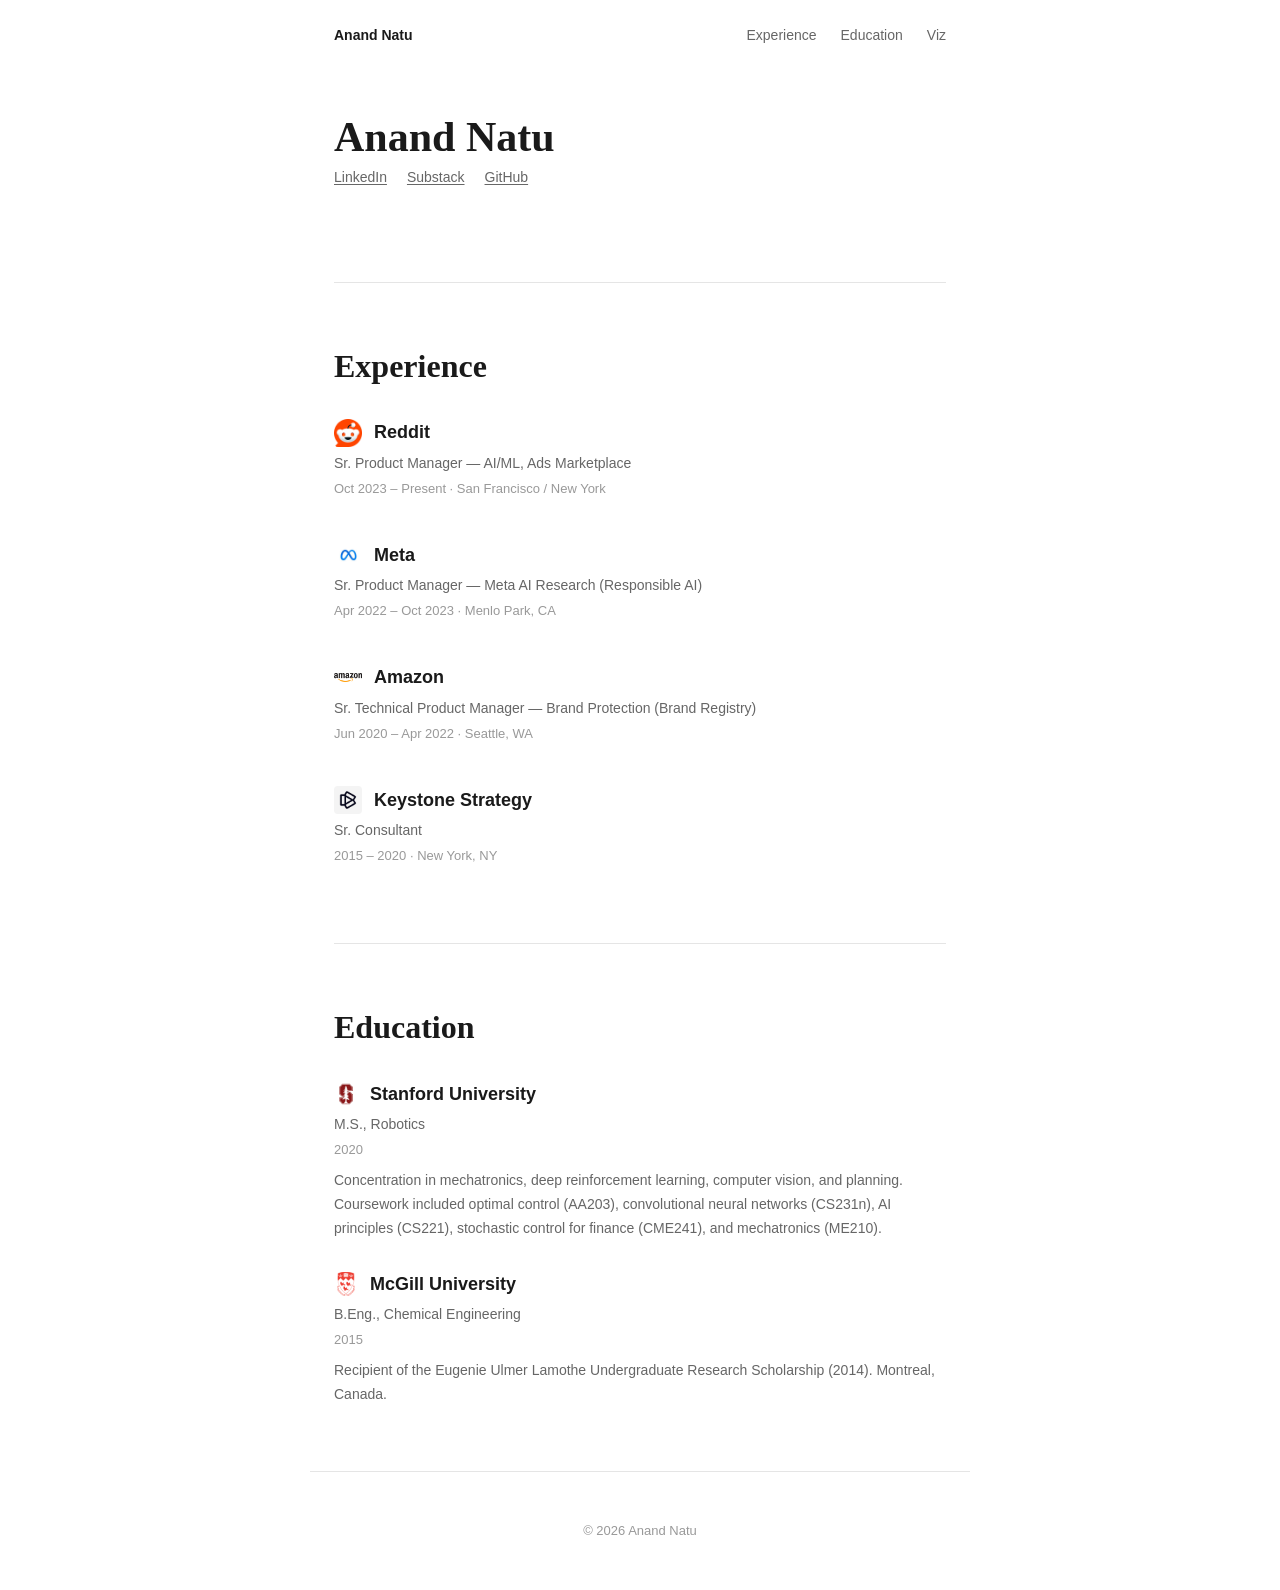
==== commit 83944544: "Trim main page: drop bio, role bullets, subtitle, and Projects section Reduces text to bare structur" ====
--- a/index.html
+++ b/index.html
@@ -13,7 +13,7 @@
     <div class="nav__links">
       <a href="#experience">Experience</a>
       <a href="#education">Education</a>
-      <a href="#projects">Projects</a>
+      <a href="/viz/">Viz</a>
     </div>
   </nav>
 
@@ -22,17 +22,12 @@
     <!-- About -->
     <section id="about" class="section">
       <h1 class="section__title section__title--hero">Anand Natu</h1>
-      <p class="section__subtitle">Sr. Product Manager &mdash; AI/ML</p>
 
       <div class="socials">
         <a href="https://www.linkedin.com/in/anand-natu-a5bab688/" target="_blank" rel="noopener">LinkedIn</a>
         <a href="https://substack.com/@anatu" target="_blank" rel="noopener">Substack</a>
         <a href="https://github.com/anatu" target="_blank" rel="noopener">GitHub</a>
       </div>
-
-      <p class="section__bio">
-        Product leader with a decade of experience spanning AI/ML product management, applied research, and technology consulting. Currently leading AI/ML initiatives for Reddit's Ads Marketplace &mdash; including content understanding infrastructure, searcher monetization, ads safety modeling, and agentic commerce. Previously drove responsible AI programs at Meta (algorithmic fairness, GenAI labeling strategy) and built brand protection systems at Amazon at billion-product scale. Started in advanced technology consulting at Keystone Strategy, where I was a founding member of the practice area that now drives the majority of firm revenue. Stanford M.S. in Robotics; McGill B.Eng. in Chemical Engineering. Bilingual in English and Spanish.
-      </p>
     </section>
 
     <!-- Experience -->
@@ -46,12 +41,6 @@
           </div>
           <p class="role__title">Sr. Product Manager &mdash; AI/ML, Ads Marketplace</p>
           <p class="role__meta">Oct 2023 &ndash; Present &middot; San Francisco / New York</p>
-          <ul class="role__bullets">
-            <li><strong>Ads AI/ML Foundations:</strong> PM for Ads content understanding (infra, modeling, evals) powering content classification across the entire Ads business &mdash; brand safety, entity detection, custom signals (sentiment, commercial intent, contextual relevance), and brand/product insights for advertisers.</li>
-            <li><strong>Searchers Monetization:</strong> Product lead for monetizing high-intent users arriving via search channels like Google (50% of DAU, ~$400M 3-year opportunity). Developed the business case and technical scope; drove +100% CVR / +66% CTR in 2025. Leading applied research in SFT for contextual relevance and commercial intent classification.</li>
-            <li><strong>Ads Safety:</strong> Own all first-party safety modeling &mdash; organic content classification for brand safety &amp; suitability, sensitive ads labeling for age gating and targeting exclusions, and cross-functional alignment on safety definitions and standards.</li>
-            <li><strong>Agentic Commerce (Reddit Answers):</strong> Product lead for the retrieval/ranking backend of organic agentic shopping features. Scoped the full retrieval flow including data acquisition, an LLM-powered product selection system, and guardrails for grounding, sentiment, and safety.</li>
-          </ul>
         </article>
 
         <article class="role">
@@ -61,10 +50,6 @@
           </div>
           <p class="role__title">Sr. Product Manager &mdash; Meta AI Research (Responsible AI)</p>
           <p class="role__meta">Apr 2022 &ndash; Oct 2023 &middot; Menlo Park, CA</p>
-          <ul class="role__bullets">
-            <li><strong>Algorithmic Fairness Mitigations:</strong> Led R&amp;D and built an internal toolset to implement privacy-robust fairness mitigations (noise cancellation, hierarchical methods, reweighting/resampling) into AI use cases across the Family of Apps (FB, IG, WA). Supported the launch of the Variance Reduction System (VRS) to produce fair outcomes in sensitive ads (HEC) delivery for race subgroups.</li>
-            <li><strong>GenAI Labeling:</strong> Developed a company-wide strategy for responsible use of GenAI for data labeling (nine-figure efficiency opportunity). Formulated policy &amp; legal stance and led applied research. Delivered &gt;50% OpEx reduction on critical use cases with no significant degradation on fairness or quality metrics.</li>
-          </ul>
         </article>
 
         <article class="role">
@@ -74,10 +59,6 @@
           </div>
           <p class="role__title">Sr. Technical Product Manager &mdash; Brand Protection (Brand Registry)</p>
           <p class="role__meta">Jun 2020 &ndash; Apr 2022 &middot; Seattle, WA</p>
-          <ul class="role__bullets">
-            <li><strong>Automated Brand Detection:</strong> Owned Amazon's brand identification system for &gt;3B products (ASINs) in the Consumer catalog, driving all brand tools and catalog protection features. Scaled coverage from 60% to 92% of traffic. Developed ML clustering models to increase labeling efficiency by ~47x.</li>
-            <li><strong>Brand Self-Service Identification:</strong> Business owner for worldwide launch of Brand Registry's first self-service permissions management tool for ~10M third-party brand owners. Eliminated 1.4k support contacts per week and reduced average onboarding time by 11 days.</li>
-          </ul>
         </article>
 
         <article class="role">
@@ -87,7 +68,6 @@
           </div>
           <p class="role__title">Sr. Consultant</p>
           <p class="role__meta">2015 &ndash; 2020 &middot; New York, NY</p>
-          <p class="role__body">Founding member of the K.ATS practice area for advanced technology consulting, which today drives &gt;80% of firm revenue. Projects spanned product ops and go-to-market strategy, IP &amp; technology valuation (fair use, transfer pricing), and commercial litigation support across industries including AAA game publishing, enterprise software, social media, travel, and biotechnology. Full-time from 2015&ndash;2018, continuing part-time through Stanford (2018&ndash;2020).</p>
         </article>
 
     </section>
@@ -122,155 +102,6 @@
 
     </section>
 
-    <!-- Projects -->
-    <section id="projects" class="section">
-      <h2 class="section__title">Projects</h2>
-
-        <article class="project">
-          <div class="project__header">
-            <h3 class="project__name"><a href="https://github.com/anatu/pi0" target="_blank" rel="noopener">pi0</a></h3>
-            <span class="project__year">2026</span>
-          </div>
-          <p class="project__tags">Python · PyTorch · Robotics</p>
-          <p class="project__body">
-            A research reimplementation of the pi0 Vision-Language-Action (VLA) flow model from Physical Intelligence, scaled down for single-GPU training and simulation validation. Turns a pre-trained Vision-Language Model into a robot controller by generating continuous actions through flow matching rather than autoregressive token prediction (~87M trainable parameters).
-          </p>
-        </article>
-
-        <article class="project">
-          <div class="project__header">
-            <h3 class="project__name"><a href="https://github.com/anatu/miniVLA" target="_blank" rel="noopener">miniVLA</a></h3>
-            <span class="project__year">2026</span>
-          </div>
-          <p class="project__tags">Python · PyTorch · Robotics</p>
-          <p class="project__body">
-            A small-scale proof-of-concept Vision-Language-Action model built from scratch. Combines a GRU text encoder, CNN image encoder, and MLP state encoder with a diffusion policy head (DDPM) to output robot actions conditioned on fused language, vision, and state inputs.
-          </p>
-        </article>
-
-        <article class="project">
-          <div class="project__header">
-            <h3 class="project__name"><a href="https://github.com/anatu/evals-substack" target="_blank" rel="noopener">evals-substack</a></h3>
-            <span class="project__year">2026</span>
-          </div>
-          <p class="project__tags">Python · LLM Evals</p>
-          <p class="project__body">
-            Companion code for Substack posts about AI/LLM evaluation methods. Contains self-contained simulation pipelines that demonstrate how different evaluation metrics work &mdash; exact match, functional correctness, pass@k, and reference similarity &mdash; using synthetic data and from-scratch implementations with publication-quality visualizations.
-          </p>
-        </article>
-
-        <article class="project">
-          <div class="project__header">
-            <h3 class="project__name"><a href="https://github.com/anatu/AA203-Project-Spring19" target="_blank" rel="noopener">AA203-Project-Spring19</a></h3>
-            <span class="project__year">2019</span>
-          </div>
-          <p class="project__tags">Python · Controls</p>
-          <p class="project__body">
-            Final project for Stanford's AA203 (Optimal and Learning-Based Control). Implements Model-Predictive Control (MPC) for trajectory tracking, combining optimization-based planning with real-time control execution.
-          </p>
-        </article>
-
-        <article class="project">
-          <div class="project__header">
-            <h3 class="project__name"><a href="https://github.com/anatu/CS231n-Project-2019" target="_blank" rel="noopener">CS231n-Project-2019</a></h3>
-            <span class="project__year">2019</span>
-          </div>
-          <p class="project__tags">Python · PyTorch · Computer Vision</p>
-          <p class="project__body">
-            Final project for Stanford's CS231n (CNNs for Visual Recognition). A waste/trash image classification system using transfer learning with deep CNNs &mdash; fine-tuning pretrained MobileNetV2, ResNet101, and VGG architectures on the TrashNet dataset for automated recycling and sorting applications.
-          </p>
-        </article>
-
-        <article class="project">
-          <div class="project__header">
-            <h3 class="project__name"><a href="https://github.com/anatu/CS231n-Assignments" target="_blank" rel="noopener">CS231n-Assignments</a></h3>
-            <span class="project__year">2019</span>
-          </div>
-          <p class="project__tags">Python · Deep Learning</p>
-          <p class="project__body">
-            Completed programming assignments for Stanford's CS231n (CNNs for Visual Recognition). Covers the progression from basic classifiers (kNN, SVM, Softmax) through two-layer neural networks to full deep learning architectures, with implementations in Jupyter notebooks.
-          </p>
-        </article>
-
-        <article class="project">
-          <div class="project__header">
-            <h3 class="project__name"><a href="https://github.com/anatu/E-Cue" target="_blank" rel="noopener">E-Cue</a></h3>
-            <span class="project__year">2019</span>
-          </div>
-          <p class="project__tags">Unity / C# · Python · OpenCV</p>
-          <p class="project__body">
-            Final project for Stanford ME310 (Engineering Design Entrepreneurship). An interactive Unity experience where head-nod gestures &mdash; detected via webcam using OpenCV face detection and Lucas-Kanade optical flow &mdash; trigger scene transitions and character interactions in real time over UDP.
-          </p>
-        </article>
-
-        <article class="project">
-          <div class="project__header">
-            <h3 class="project__name"><a href="https://github.com/anatu/ME210-W2020" target="_blank" rel="noopener">ME210-W2020</a></h3>
-            <span class="project__year">2020</span>
-          </div>
-          <p class="project__tags">C++ · Arduino · Mechatronics</p>
-          <p class="project__body">
-            Project for Stanford's ME210 (Introduction to Mechatronics). An autonomous competition robot built on PlatformIO/Arduino, using line-following sensors, IR detection, and DC motor control with encoder feedback to navigate an arena and execute timed attack maneuvers.
-          </p>
-        </article>
-
-        <article class="project">
-          <div class="project__header">
-            <h3 class="project__name"><a href="https://github.com/anatu/Stanford-CME241-W2020" target="_blank" rel="noopener">Stanford-CME241-W2020</a></h3>
-            <span class="project__year">2020</span>
-          </div>
-          <p class="project__tags">Python · RL · Finance</p>
-          <p class="project__body">
-            Coursework for Stanford's CME241 (Stochastic Control and Reinforcement Learning for Finance). Explores the application of RL techniques to financial decision-making problems including portfolio optimization and derivatives pricing.
-          </p>
-        </article>
-
-        <article class="project">
-          <div class="project__header">
-            <h3 class="project__name"><a href="https://github.com/anatu/CS221-Fall2018" target="_blank" rel="noopener">CS221-Fall2018</a></h3>
-            <span class="project__year">2018</span>
-          </div>
-          <p class="project__tags">Python · AI</p>
-          <p class="project__body">
-            Homework assignments for Stanford's CS221 (AI: Principles and Techniques). Covers foundational AI topics including sentiment analysis, text reconstruction, reinforcement learning (Blackjack), game-playing agents (Pacman), constraint satisfaction (scheduling), car tracking, and logical inference.
-          </p>
-        </article>
-
-        <article class="project">
-          <div class="project__header">
-            <h3 class="project__name"><a href="https://github.com/anatu/stonks" target="_blank" rel="noopener">stonks</a></h3>
-            <span class="project__year">2018</span>
-          </div>
-          <p class="project__tags">Python · Finance</p>
-          <p class="project__body">
-            A personal stock analysis toolkit that computes technical indicators (moving average regime detection, on-balance volume, MACD) from scratch on stock price data. Generates buy/sell signal reports and can email them automatically, with Robinhood integration.
-          </p>
-        </article>
-
-        <article class="project">
-          <div class="project__header">
-            <h3 class="project__name"><a href="https://github.com/anatu/Gamedata_scrape" target="_blank" rel="noopener">Gamedata_scrape</a></h3>
-            <span class="project__year">2017</span>
-          </div>
-          <p class="project__tags">Python · Scrapy</p>
-          <p class="project__body">
-            A set of web scraping tools for extracting metadata about videogames across all major platforms from several aggregator websites. Built with the Scrapy library for structuring scraping spiders and item processing pipelines.
-          </p>
-        </article>
-
-        <article class="project">
-          <div class="project__header">
-            <h3 class="project__name"><a href="https://github.com/anatu/ML_working" target="_blank" rel="noopener">ML_working</a></h3>
-            <span class="project__year">2017</span>
-          </div>
-          <p class="project__tags">Python · ML</p>
-          <p class="project__body">
-            Miscellaneous regression and classification models for machine learning, developed as part of a Udemy Data Science and ML in Python course. Covers fundamental ML techniques and hands-on model building.
-          </p>
-        </article>
-
-    </section>
-
   </main>
 
   <footer class="footer">
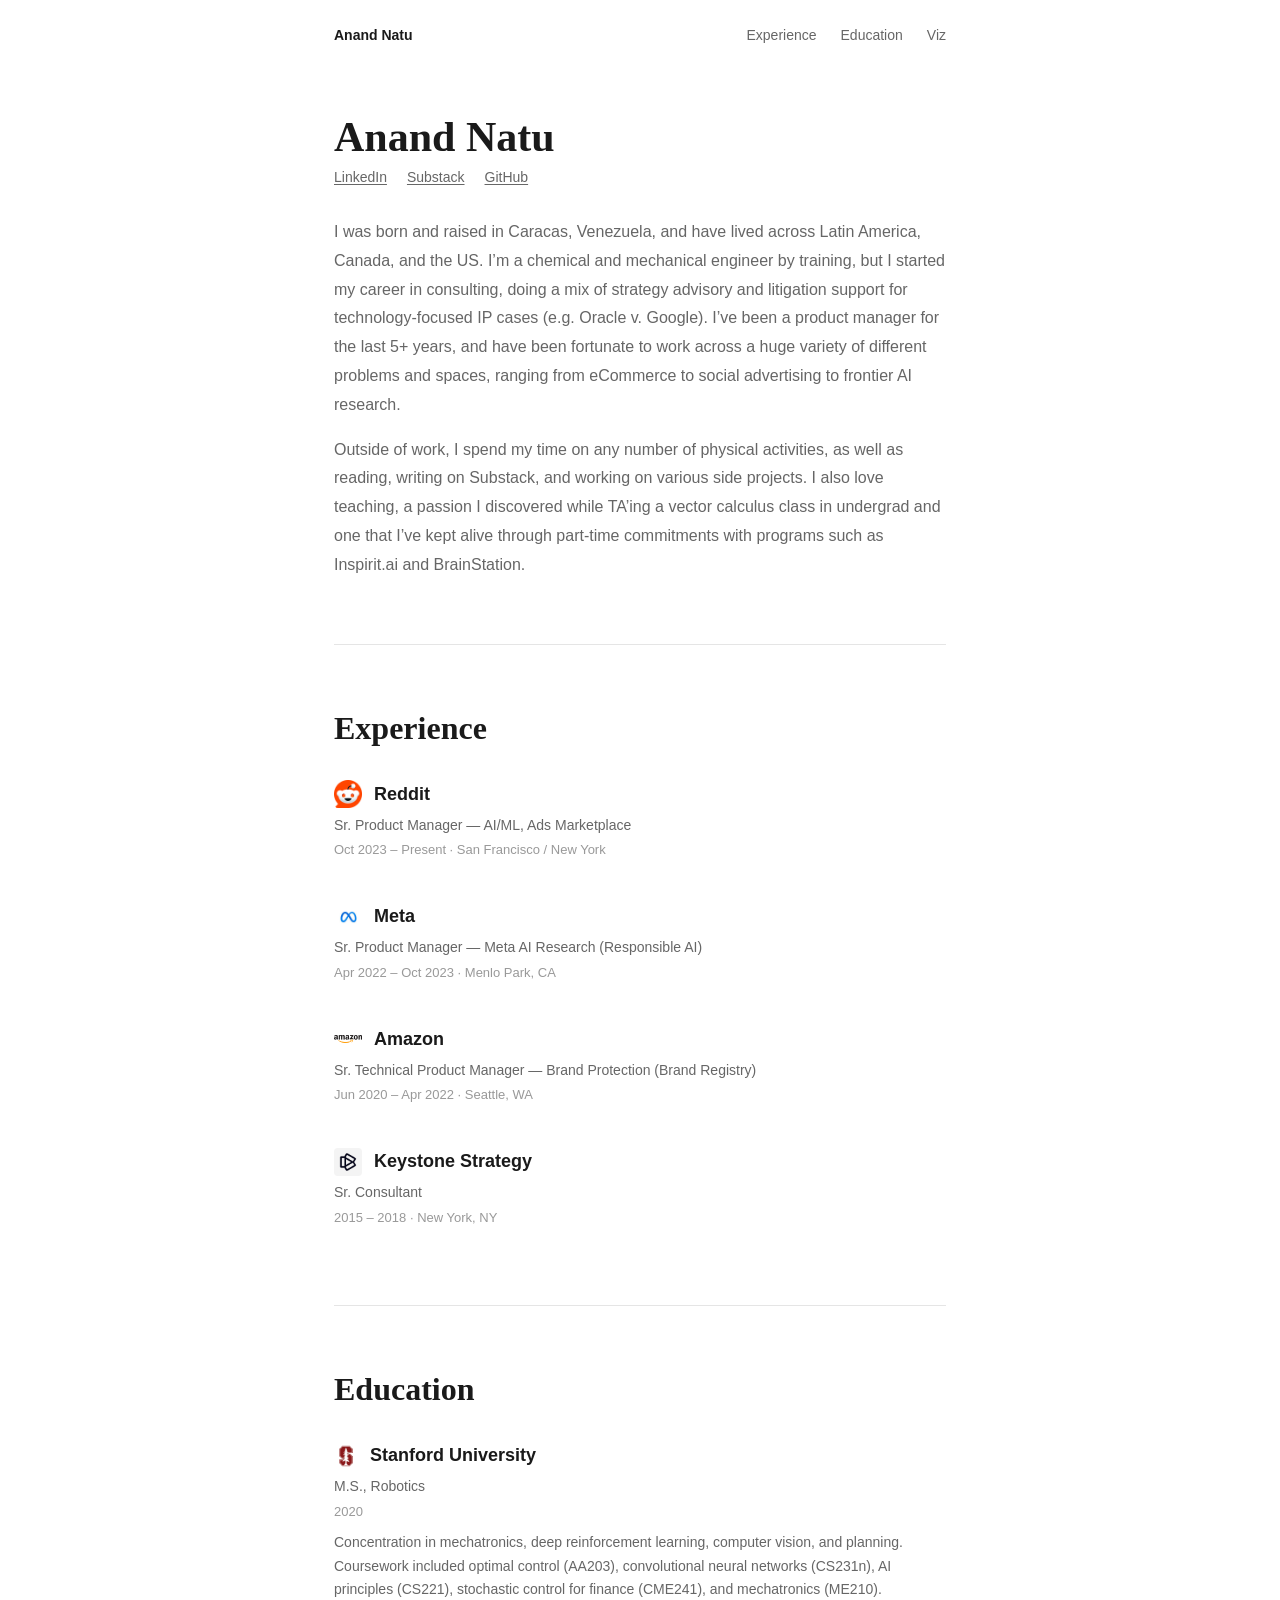
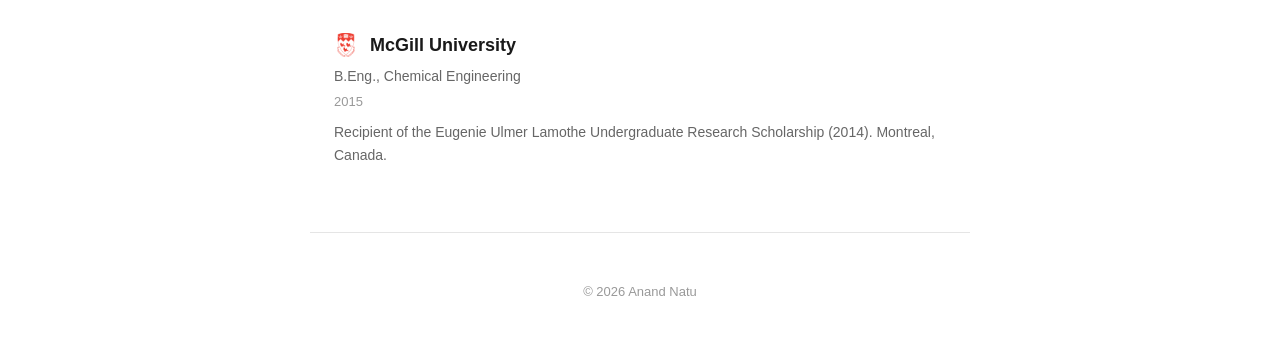
==== commit f0be1ff3: "Add About bio paragraphs and Keystone date correction Two-paragraph bio under the name covers backgr" ====
--- a/index.html
+++ b/index.html
@@ -28,6 +28,13 @@
         <a href="https://substack.com/@anatu" target="_blank" rel="noopener">Substack</a>
         <a href="https://github.com/anatu" target="_blank" rel="noopener">GitHub</a>
       </div>
+
+      <p class="section__bio">
+        I was born and raised in Caracas, Venezuela, and have lived across Latin America, Canada, and the US. I&rsquo;m a chemical and mechanical engineer by training, but I started my career in consulting, doing a mix of strategy advisory and litigation support for technology-focused IP cases (e.g. Oracle v. Google). I&rsquo;ve been a product manager for the last 5+ years, and have been fortunate to work across a huge variety of different problems and spaces, ranging from eCommerce to social advertising to frontier AI research.
+      </p>
+      <p class="section__bio">
+        Outside of work, I spend my time on any number of physical activities, as well as reading, writing on Substack, and working on various side projects. I also love teaching, a passion I discovered while TA&rsquo;ing a vector calculus class in undergrad and one that I&rsquo;ve kept alive through part-time commitments with programs such as Inspirit.ai and BrainStation.
+      </p>
     </section>
 
     <!-- Experience -->
@@ -67,7 +74,7 @@
             <h3 class="role__company">Keystone Strategy</h3>
           </div>
           <p class="role__title">Sr. Consultant</p>
-          <p class="role__meta">2015 &ndash; 2020 &middot; New York, NY</p>
+          <p class="role__meta">2015 &ndash; 2018 &middot; New York, NY</p>
         </article>
 
     </section>
--- a/styles.css
+++ b/styles.css
@@ -154,6 +154,10 @@
   color: var(--color-text-secondary);
 }
 
+.section__bio + .section__bio {
+  margin-top: 16px;
+}
+
 /* ==========================================================================
    Social Links
    ========================================================================== */
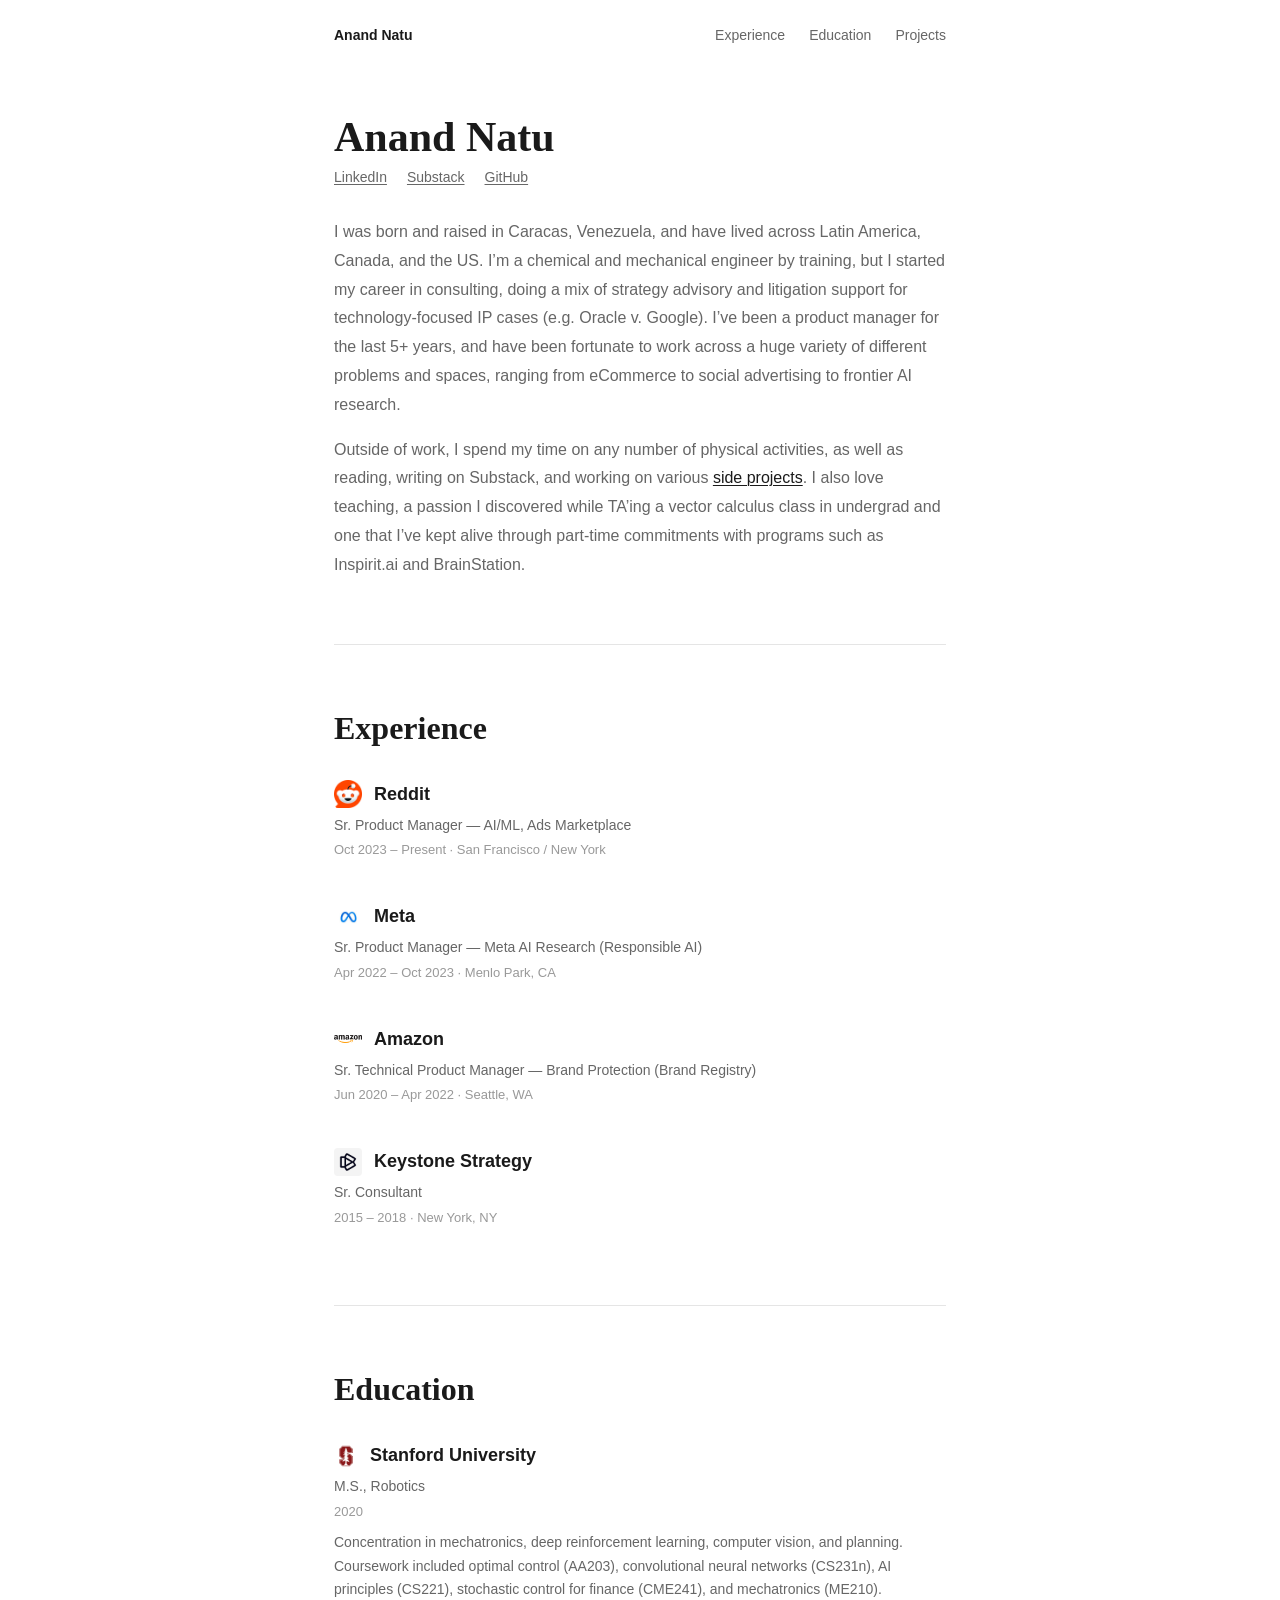
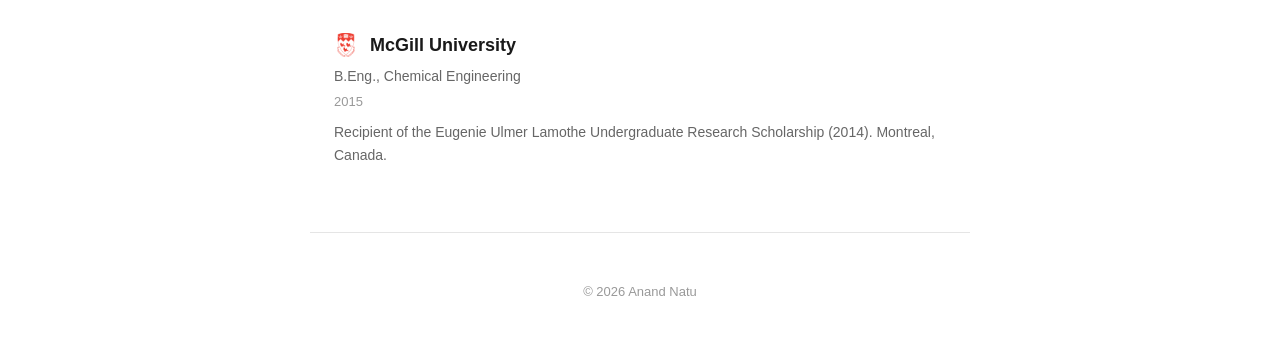
==== commit c6d75eb3: "Rename viz section to "Projects" and link from bio Section is surfaced on the site as "Projects" eve" ====
--- a/index.html
+++ b/index.html
@@ -13,7 +13,7 @@
     <div class="nav__links">
       <a href="#experience">Experience</a>
       <a href="#education">Education</a>
-      <a href="/viz/">Viz</a>
+      <a href="/viz/">Projects</a>
     </div>
   </nav>
 
@@ -33,7 +33,7 @@
         I was born and raised in Caracas, Venezuela, and have lived across Latin America, Canada, and the US. I&rsquo;m a chemical and mechanical engineer by training, but I started my career in consulting, doing a mix of strategy advisory and litigation support for technology-focused IP cases (e.g. Oracle v. Google). I&rsquo;ve been a product manager for the last 5+ years, and have been fortunate to work across a huge variety of different problems and spaces, ranging from eCommerce to social advertising to frontier AI research.
       </p>
       <p class="section__bio">
-        Outside of work, I spend my time on any number of physical activities, as well as reading, writing on Substack, and working on various side projects. I also love teaching, a passion I discovered while TA&rsquo;ing a vector calculus class in undergrad and one that I&rsquo;ve kept alive through part-time commitments with programs such as Inspirit.ai and BrainStation.
+        Outside of work, I spend my time on any number of physical activities, as well as reading, writing on Substack, and working on various <a href="/viz/">side projects</a>. I also love teaching, a passion I discovered while TA&rsquo;ing a vector calculus class in undergrad and one that I&rsquo;ve kept alive through part-time commitments with programs such as Inspirit.ai and BrainStation.
       </p>
     </section>
 
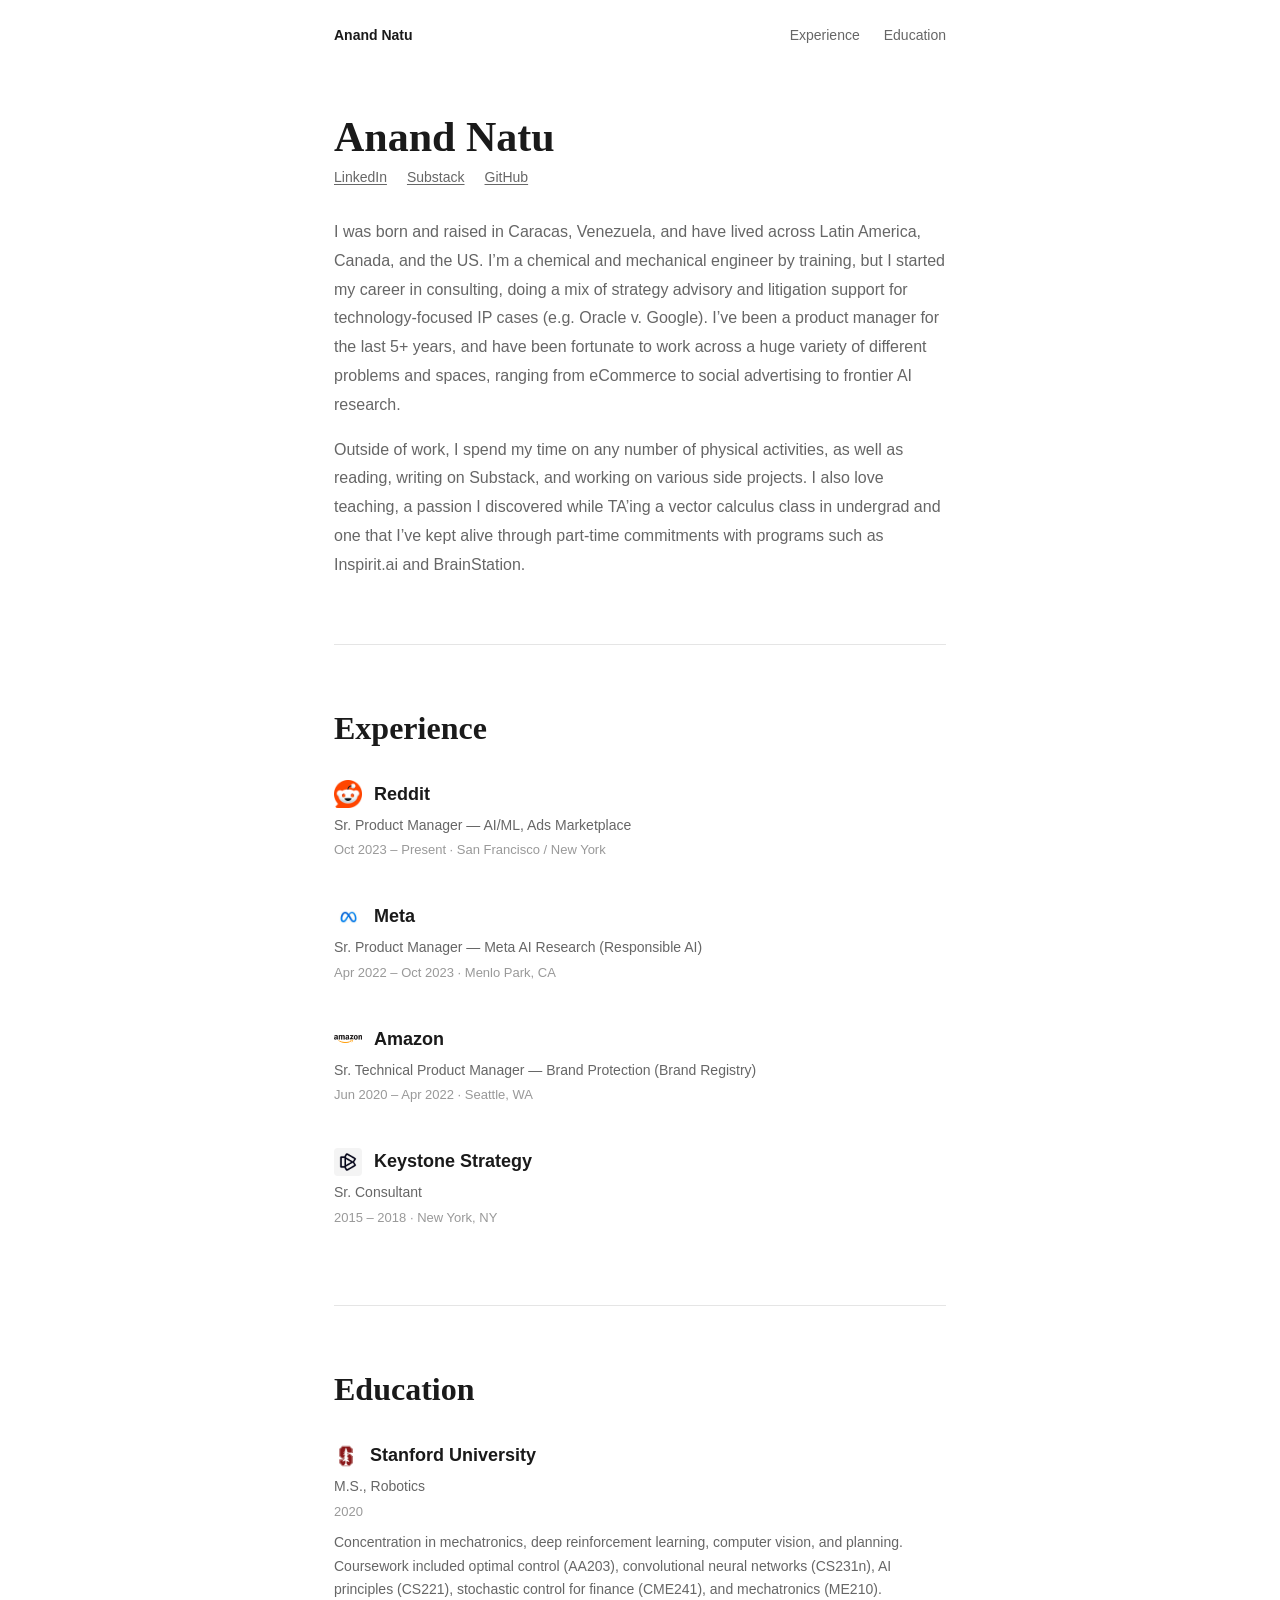
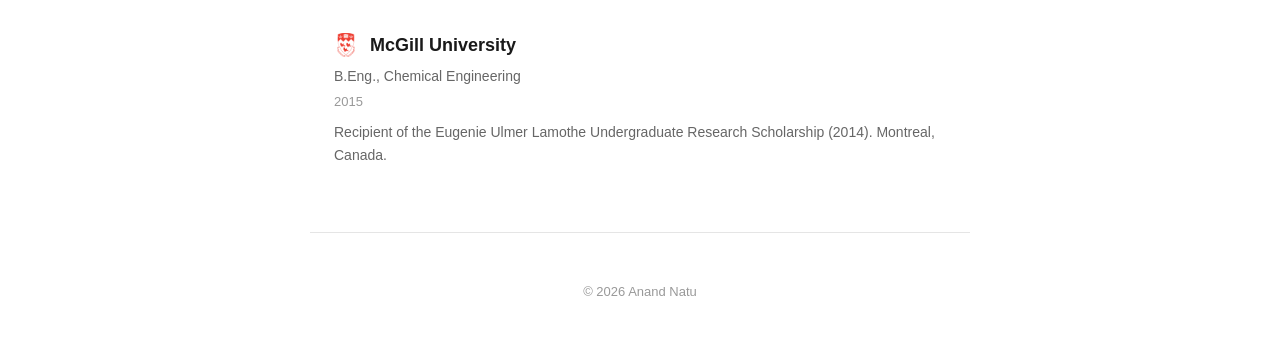
==== commit 0873ec6a: "Remove Projects hub (/viz) Report relocated to the report-kit project. Drop the nav tab, the inline " ====
--- a/index.html
+++ b/index.html
@@ -13,7 +13,6 @@
     <div class="nav__links">
       <a href="#experience">Experience</a>
       <a href="#education">Education</a>
-      <a href="/viz/">Projects</a>
     </div>
   </nav>
 
@@ -33,7 +32,7 @@
         I was born and raised in Caracas, Venezuela, and have lived across Latin America, Canada, and the US. I&rsquo;m a chemical and mechanical engineer by training, but I started my career in consulting, doing a mix of strategy advisory and litigation support for technology-focused IP cases (e.g. Oracle v. Google). I&rsquo;ve been a product manager for the last 5+ years, and have been fortunate to work across a huge variety of different problems and spaces, ranging from eCommerce to social advertising to frontier AI research.
       </p>
       <p class="section__bio">
-        Outside of work, I spend my time on any number of physical activities, as well as reading, writing on Substack, and working on various <a href="/viz/">side projects</a>. I also love teaching, a passion I discovered while TA&rsquo;ing a vector calculus class in undergrad and one that I&rsquo;ve kept alive through part-time commitments with programs such as Inspirit.ai and BrainStation.
+        Outside of work, I spend my time on any number of physical activities, as well as reading, writing on Substack, and working on various side projects. I also love teaching, a passion I discovered while TA&rsquo;ing a vector calculus class in undergrad and one that I&rsquo;ve kept alive through part-time commitments with programs such as Inspirit.ai and BrainStation.
       </p>
     </section>
 
--- a/styles.css
+++ b/styles.css
@@ -299,51 +299,6 @@
 }
 
 /* ==========================================================================
-   Projects
-   ========================================================================== */
-
-.project {
-  margin-bottom: 28px;
-}
-
-.project:last-child {
-  margin-bottom: 0;
-}
-
-.project__header {
-  display: flex;
-  align-items: baseline;
-  gap: 8px;
-  margin-bottom: 4px;
-}
-
-.project__name {
-  font-size: 16px;
-  font-weight: 600;
-}
-
-.project__name a {
-  color: var(--color-text);
-}
-
-.project__year {
-  font-size: 13px;
-  color: var(--color-text-muted);
-}
-
-.project__tags {
-  font-size: 13px;
-  color: var(--color-text-muted);
-  margin-bottom: 6px;
-}
-
-.project__body {
-  font-size: 14px;
-  color: var(--color-text-secondary);
-  line-height: 1.7;
-}
-
-/* ==========================================================================
    Footer
    ========================================================================== */
 
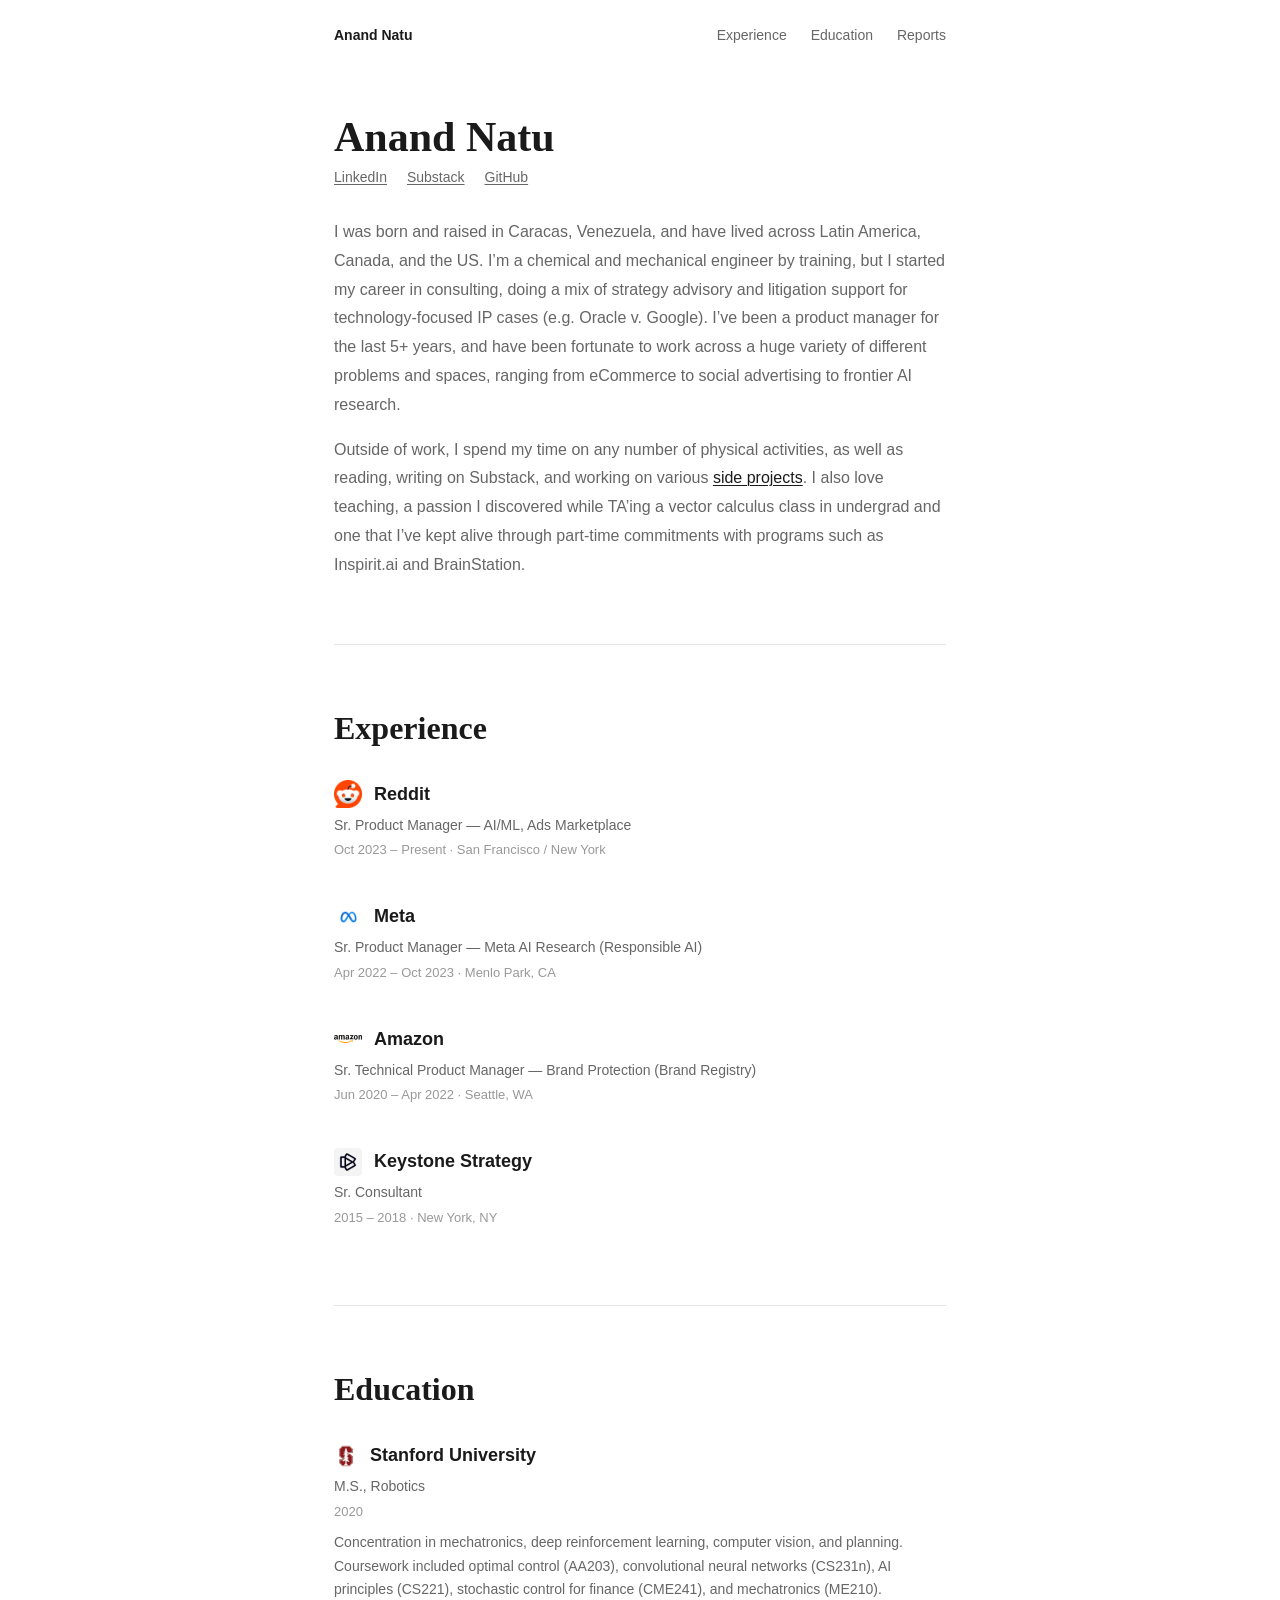
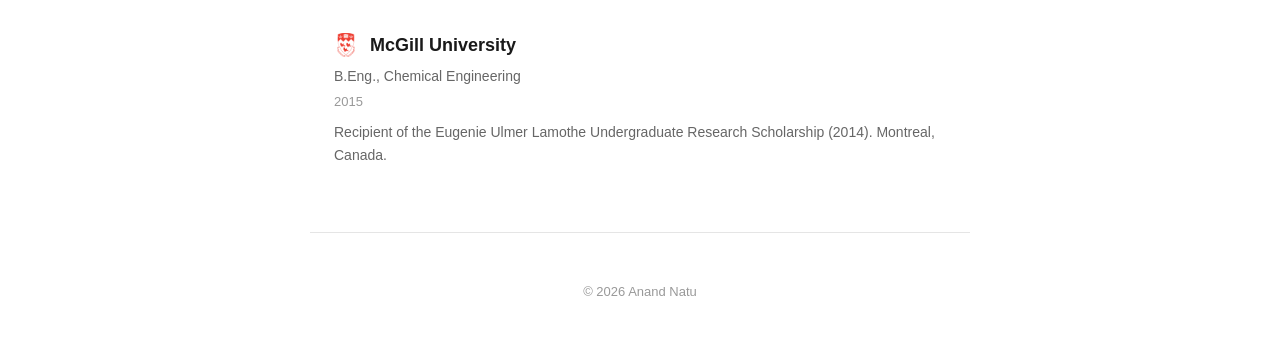
==== commit f64f461d: "Add Reports nav link to report-kit Restore discoverability of standalone reports from the homepage, " ====
--- a/index.html
+++ b/index.html
@@ -13,6 +13,7 @@
     <div class="nav__links">
       <a href="#experience">Experience</a>
       <a href="#education">Education</a>
+      <a href="/report-kit/">Reports</a>
     </div>
   </nav>
 
@@ -32,7 +33,7 @@
         I was born and raised in Caracas, Venezuela, and have lived across Latin America, Canada, and the US. I&rsquo;m a chemical and mechanical engineer by training, but I started my career in consulting, doing a mix of strategy advisory and litigation support for technology-focused IP cases (e.g. Oracle v. Google). I&rsquo;ve been a product manager for the last 5+ years, and have been fortunate to work across a huge variety of different problems and spaces, ranging from eCommerce to social advertising to frontier AI research.
       </p>
       <p class="section__bio">
-        Outside of work, I spend my time on any number of physical activities, as well as reading, writing on Substack, and working on various side projects. I also love teaching, a passion I discovered while TA&rsquo;ing a vector calculus class in undergrad and one that I&rsquo;ve kept alive through part-time commitments with programs such as Inspirit.ai and BrainStation.
+        Outside of work, I spend my time on any number of physical activities, as well as reading, writing on Substack, and working on various <a href="/report-kit/">side projects</a>. I also love teaching, a passion I discovered while TA&rsquo;ing a vector calculus class in undergrad and one that I&rsquo;ve kept alive through part-time commitments with programs such as Inspirit.ai and BrainStation.
       </p>
     </section>
 
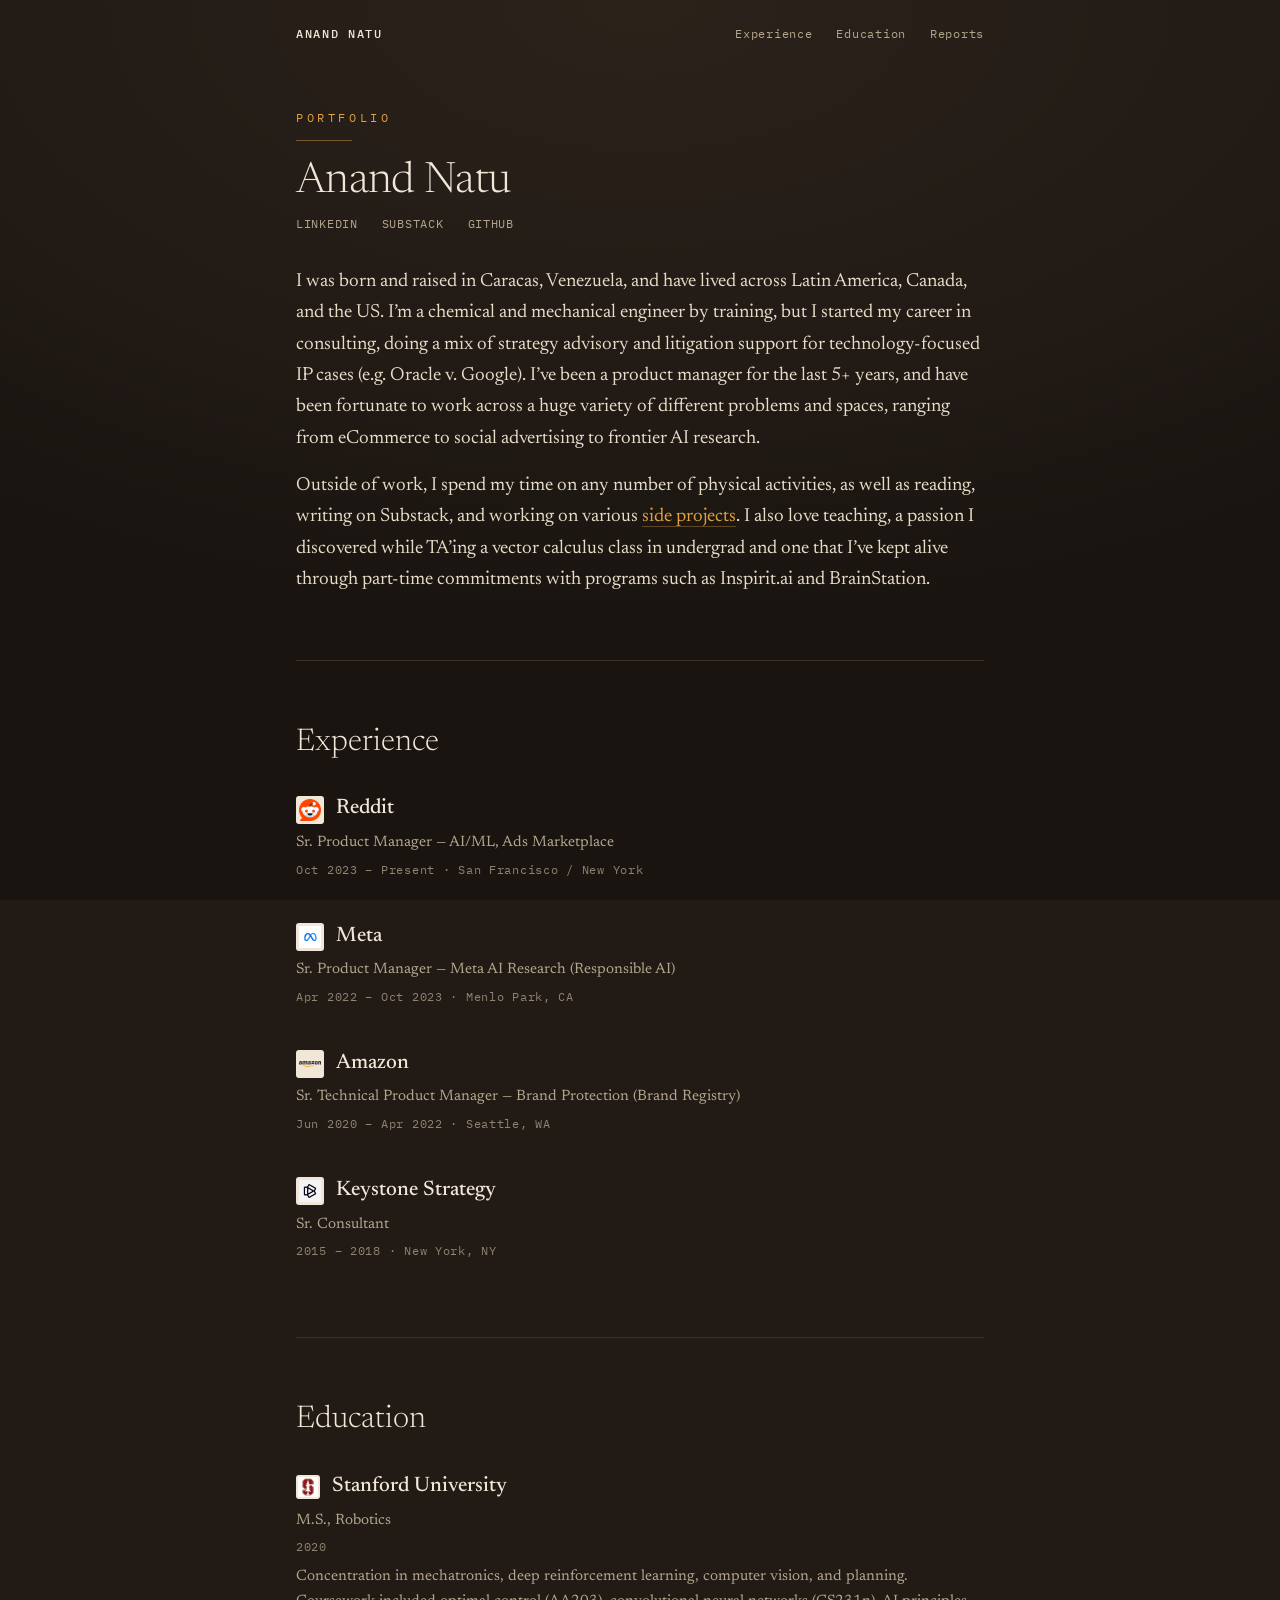
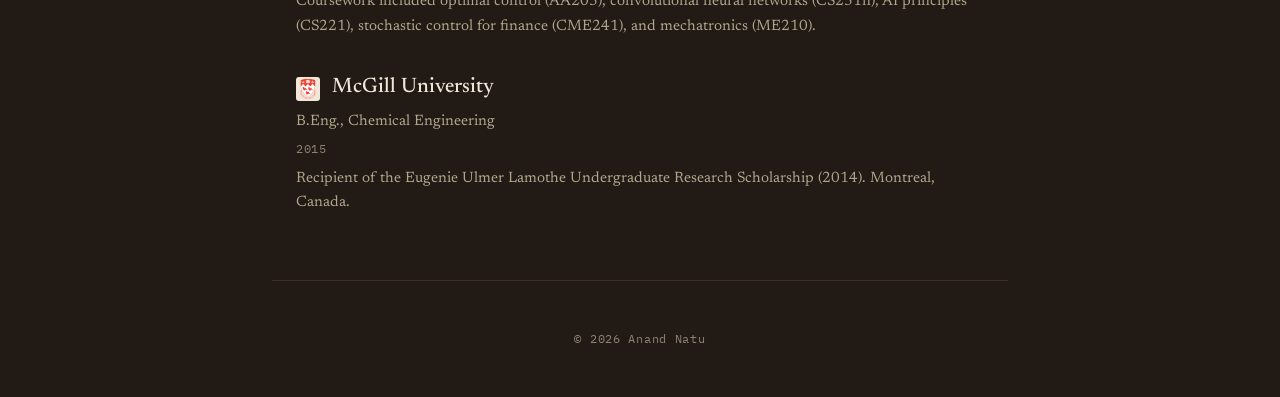
==== commit 1efeb69c: "Restyle site to report-kit warm archival theme Port the report-kit design system: dark walnut surfac" ====
--- a/index.html
+++ b/index.html
@@ -4,6 +4,9 @@
   <meta charset="UTF-8">
   <meta name="viewport" content="width=device-width, initial-scale=1.0">
   <title>Anand Natu</title>
+  <link rel="preconnect" href="https://fonts.googleapis.com">
+  <link rel="preconnect" href="https://fonts.gstatic.com" crossorigin>
+  <link href="https://fonts.googleapis.com/css2?family=IBM+Plex+Mono:wght@400;500&family=Newsreader:ital,opsz,wght@0,6..72,300..600;1,6..72,300..600&display=swap" rel="stylesheet">
   <link rel="stylesheet" href="styles.css">
 </head>
 <body>
@@ -21,6 +24,7 @@
 
     <!-- About -->
     <section id="about" class="section">
+      <p class="eyebrow">Portfolio</p>
       <h1 class="section__title section__title--hero">Anand Natu</h1>
 
       <div class="socials">
--- a/styles.css
+++ b/styles.css
@@ -1,32 +1,43 @@
 /* ==========================================================================
-   Minimal Design System
+   Warm Archival Design System
+   Ported from report-kit: dark walnut surfaces, cream ink, amber accent,
+   Newsreader serif prose with IBM Plex Mono plates.
    ========================================================================== */
 
 :root {
-  --color-bg: #ffffff;
-  --color-text: #1a1a1a;
-  --color-text-secondary: #666666;
-  --color-text-muted: #999999;
-  --color-border: #e5e5e5;
-  --color-link: #1a1a1a;
-  --color-link-hover: #666666;
-
-  --font-sans: -apple-system, BlinkMacSystemFont, 'Segoe UI', Helvetica, Arial, sans-serif;
-  --font-serif: Georgia, 'Times New Roman', serif;
-
-  --content-width: 660px;
-}
-
-@media (prefers-color-scheme: dark) {
-  :root {
-    --color-bg: #161616;
-    --color-text: #e5e5e5;
-    --color-text-secondary: #a0a0a0;
-    --color-text-muted: #707070;
-    --color-border: #2a2a2a;
-    --color-link: #e5e5e5;
-    --color-link-hover: #a0a0a0;
-  }
+  color-scheme: dark;
+
+  /* Surfaces (layered warm browns; never pure black) */
+  --bg:          #211a15;
+  --bg-deep:     #191410;
+  --bg-elevated: #2a2119;
+  --bg-hover:    #33291f;
+  --bg-glow:     #2b221a;
+
+  /* Lines & borders (warm, low-contrast) */
+  --border:        #3c3026;
+  --border-strong: #4e3f30;
+
+  /* Ink (cream/parchment; never pure #fff) */
+  --text:        #e7dcc7;
+  --text-strong: #f0e7d8;
+  --text-muted:  #b3a68c;
+  --text-faint:  #8f8371;
+
+  /* Accent (lamplight amber — scarce by design) */
+  --accent:       #e0a13e;
+  --accent-hover: #eab55f;
+  --accent-dim:   rgba(224, 161, 62, 0.45);
+  --accent-line:  #6f5426;
+
+  /* Typography — two families, no sans */
+  --font-serif: "Newsreader", Georgia, "Times New Roman", serif;
+  --font-mono:  "IBM Plex Mono", ui-monospace, "SF Mono", Menlo, Consolas, monospace;
+
+  --track-plate:   0.14em;
+  --track-eyebrow: 0.3em;
+
+  --content-width: 46rem;
 }
 
 @media (prefers-reduced-motion: reduce) {
@@ -45,27 +56,36 @@
 
 html {
   scroll-behavior: smooth;
+  -webkit-text-size-adjust: 100%;
 }
 
 body {
-  font-family: var(--font-sans);
-  font-size: 16px;
-  line-height: 1.7;
-  color: var(--color-text);
-  background: var(--color-bg);
+  font-family: var(--font-serif);
+  font-optical-sizing: auto;
+  font-size: 1.1875rem;
+  line-height: 1.65;
+  color: var(--text);
+  background: var(--bg)
+    radial-gradient(ellipse 90% 70% at 50% 0%,
+      var(--bg-glow) 0%, var(--bg) 62%, var(--bg-deep) 100%)
+    no-repeat fixed;
+  font-feature-settings: "kern", "liga";
   -webkit-font-smoothing: antialiased;
-  -moz-osx-font-smoothing: grayscale;
-}
+  text-rendering: optimizeLegibility;
+}
+
+::selection { background: var(--accent); color: var(--bg-deep); }
 
 a {
-  color: var(--color-link);
-  text-decoration-thickness: 1px;
-  text-underline-offset: 2px;
-  transition: color 0.15s ease;
+  color: var(--accent);
+  text-decoration: none;
+  border-bottom: 1px solid color-mix(in srgb, var(--accent) 35%, transparent);
+  transition: color 0.12s ease, border-color 0.12s ease;
 }
 
 a:hover {
-  color: var(--color-link-hover);
+  color: var(--accent-hover);
+  border-bottom-color: var(--accent-hover);
 }
 
 /* ==========================================================================
@@ -75,7 +95,7 @@
 .container {
   max-width: var(--content-width);
   margin: 0 auto;
-  padding: 0 24px;
+  padding: 0 1.5rem;
 }
 
 /* ==========================================================================
@@ -88,74 +108,93 @@
   justify-content: space-between;
   max-width: var(--content-width);
   margin: 0 auto;
-  padding: 24px 24px 0;
+  padding: 1.5rem 1.5rem 0;
+  font-family: var(--font-mono);
+  font-size: 0.75rem;
+  letter-spacing: 0.06em;
 }
 
 .nav__home {
-  font-size: 14px;
-  font-weight: 600;
-  color: var(--color-text);
-  text-decoration: none;
-}
-
-.nav__home:hover {
-  color: var(--color-text-secondary);
-}
+  font-weight: 500;
+  text-transform: uppercase;
+  letter-spacing: var(--track-plate);
+  color: var(--text-strong);
+  border-bottom: none;
+}
+
+.nav__home:hover { color: var(--accent); }
 
 .nav__links {
   display: flex;
-  gap: 24px;
+  gap: 1.5rem;
 }
 
 .nav__links a {
-  font-size: 14px;
-  color: var(--color-text-secondary);
-  text-decoration: none;
-}
-
-.nav__links a:hover {
-  color: var(--color-text);
-}
+  color: var(--text-muted);
+  border-bottom: none;
+}
+
+.nav__links a:hover { color: var(--accent); }
 
 /* ==========================================================================
    Sections
    ========================================================================== */
 
 .section {
-  padding: 64px 0;
+  padding: 4rem 0;
 }
 
 .section + .section {
-  border-top: 1px solid var(--color-border);
+  border-top: 1px solid var(--border);
+}
+
+/* The eyebrow — mono, amber, wide-tracked, with its tick rule. */
+.eyebrow {
+  font-family: var(--font-mono);
+  font-size: 0.75rem;
+  letter-spacing: var(--track-eyebrow);
+  text-transform: uppercase;
+  color: var(--accent);
+  margin-bottom: 1rem;
+}
+
+.eyebrow::after {
+  content: "";
+  display: block;
+  width: 3.5rem;
+  height: 1px;
+  background: var(--accent-dim);
+  margin-top: 0.75rem;
 }
 
 .section__title {
-  font-family: var(--font-serif);
-  font-size: 32px;
-  font-weight: 700;
-  margin-bottom: 32px;
-  line-height: 1.2;
+  font-size: 1.95rem;
+  font-weight: 300;
+  line-height: 1.15;
+  color: var(--text-strong);
+  margin-bottom: 2rem;
 }
 
 .section__title--hero {
-  font-size: 42px;
-  margin-bottom: 4px;
+  font-size: 2.7rem;
+  letter-spacing: -0.015em;
+  margin-bottom: 0.5rem;
 }
 
 .section__subtitle {
-  font-size: 16px;
-  color: var(--color-text-secondary);
-  margin-bottom: 32px;
+  font-size: 1.1875rem;
+  color: var(--text-muted);
+  margin-bottom: 2rem;
 }
 
 .section__bio {
-  font-size: 16px;
-  line-height: 1.8;
-  color: var(--color-text-secondary);
+  font-size: 1.1875rem;
+  line-height: 1.65;
+  color: var(--text);
 }
 
 .section__bio + .section__bio {
-  margin-top: 16px;
+  margin-top: 1rem;
 }
 
 /* ==========================================================================
@@ -164,25 +203,27 @@
 
 .socials {
   display: flex;
-  gap: 20px;
-  margin-bottom: 28px;
+  gap: 1.5rem;
+  margin-bottom: 2rem;
+  font-family: var(--font-mono);
+  font-size: 0.75rem;
+  letter-spacing: 0.06em;
+  text-transform: uppercase;
 }
 
 .socials a {
-  font-size: 14px;
-  color: var(--color-text-secondary);
-}
-
-.socials a:hover {
-  color: var(--color-text);
-}
+  color: var(--text-muted);
+  border-bottom: none;
+}
+
+.socials a:hover { color: var(--accent); }
 
 /* ==========================================================================
    Experience
    ========================================================================== */
 
 .role {
-  margin-bottom: 40px;
+  margin-bottom: 2.5rem;
 }
 
 .role:last-child {
@@ -192,33 +233,38 @@
 .role__header {
   display: flex;
   align-items: center;
-  gap: 12px;
-  margin-bottom: 4px;
+  gap: 0.75rem;
+  margin-bottom: 0.25rem;
 }
 
 .role__logo {
   width: 28px;
   height: 28px;
   object-fit: contain;
-  border-radius: 4px;
   flex-shrink: 0;
+  background: var(--text-strong);
+  border-radius: 3px;
+  padding: 3px;
 }
 
 .role__company {
-  font-size: 18px;
-  font-weight: 600;
+  font-size: 1.3125rem;
+  font-weight: 500;
+  color: var(--text-strong);
 }
 
 .role__title {
-  font-size: 14px;
-  color: var(--color-text-secondary);
-  margin-bottom: 2px;
+  font-size: 0.9375rem;
+  color: var(--text-muted);
+  margin-bottom: 0.25rem;
 }
 
 .role__meta {
-  font-size: 13px;
-  color: var(--color-text-muted);
-  margin-bottom: 12px;
+  font-family: var(--font-mono);
+  font-size: 0.75rem;
+  letter-spacing: 0.06em;
+  color: var(--text-faint);
+  margin-bottom: 0.75rem;
 }
 
 .role__bullets {
@@ -227,25 +273,26 @@
 }
 
 .role__bullets li {
-  font-size: 14px;
-  color: var(--color-text-secondary);
-  line-height: 1.7;
-  padding-left: 16px;
+  font-size: 0.9375rem;
+  color: var(--text-muted);
+  line-height: 1.65;
+  padding-left: 1rem;
   position: relative;
-  margin-bottom: 8px;
+  margin-bottom: 0.5rem;
 }
 
 .role__bullets li::before {
   content: '·';
   position: absolute;
   left: 0;
+  color: var(--accent-dim);
   font-weight: 700;
 }
 
 .role__body {
-  font-size: 14px;
-  color: var(--color-text-secondary);
-  line-height: 1.7;
+  font-size: 0.9375rem;
+  color: var(--text-muted);
+  line-height: 1.65;
 }
 
 /* ==========================================================================
@@ -253,7 +300,7 @@
    ========================================================================== */
 
 .edu {
-  margin-bottom: 28px;
+  margin-bottom: 2rem;
 }
 
 .edu:last-child {
@@ -263,39 +310,44 @@
 .edu__header {
   display: flex;
   align-items: center;
-  gap: 12px;
-  margin-bottom: 4px;
+  gap: 0.75rem;
+  margin-bottom: 0.25rem;
 }
 
 .edu__logo {
   width: 24px;
   height: 24px;
   object-fit: contain;
-  border-radius: 4px;
   flex-shrink: 0;
+  background: var(--text-strong);
+  border-radius: 3px;
+  padding: 2px;
 }
 
 .edu__school {
-  font-size: 18px;
-  font-weight: 600;
+  font-size: 1.3125rem;
+  font-weight: 500;
+  color: var(--text-strong);
 }
 
 .edu__degree {
-  font-size: 14px;
-  color: var(--color-text-secondary);
-  margin-bottom: 2px;
+  font-size: 0.9375rem;
+  color: var(--text-muted);
+  margin-bottom: 0.25rem;
 }
 
 .edu__meta {
-  font-size: 13px;
-  color: var(--color-text-muted);
-  margin-bottom: 8px;
+  font-family: var(--font-mono);
+  font-size: 0.75rem;
+  letter-spacing: 0.06em;
+  color: var(--text-faint);
+  margin-bottom: 0.5rem;
 }
 
 .edu__body {
-  font-size: 14px;
-  color: var(--color-text-secondary);
-  line-height: 1.7;
+  font-size: 0.9375rem;
+  color: var(--text-muted);
+  line-height: 1.65;
 }
 
 /* ==========================================================================
@@ -304,10 +356,12 @@
 
 .footer {
   text-align: center;
-  padding: 48px 24px;
-  color: var(--color-text-muted);
-  font-size: 13px;
-  border-top: 1px solid var(--color-border);
+  padding: 3rem 1.5rem;
+  font-family: var(--font-mono);
+  font-size: 0.75rem;
+  letter-spacing: 0.06em;
+  color: var(--text-faint);
+  border-top: 1px solid var(--border);
   max-width: var(--content-width);
   margin: 0 auto;
 }
@@ -318,30 +372,30 @@
 
 @media (max-width: 640px) {
   .nav {
-    padding: 16px 16px 0;
+    padding: 1rem 1rem 0;
   }
 
   .nav__links {
-    gap: 16px;
+    gap: 1rem;
   }
 
   .container {
-    padding: 0 16px;
+    padding: 0 1rem;
   }
 
   .section {
-    padding: 48px 0;
+    padding: 3rem 0;
   }
 
   .section__title--hero {
-    font-size: 32px;
+    font-size: 2.1rem;
   }
 
   .section__title {
-    font-size: 26px;
+    font-size: 1.65rem;
   }
 
   .footer {
-    padding: 32px 16px;
-  }
-}
+    padding: 2rem 1rem;
+  }
+}
